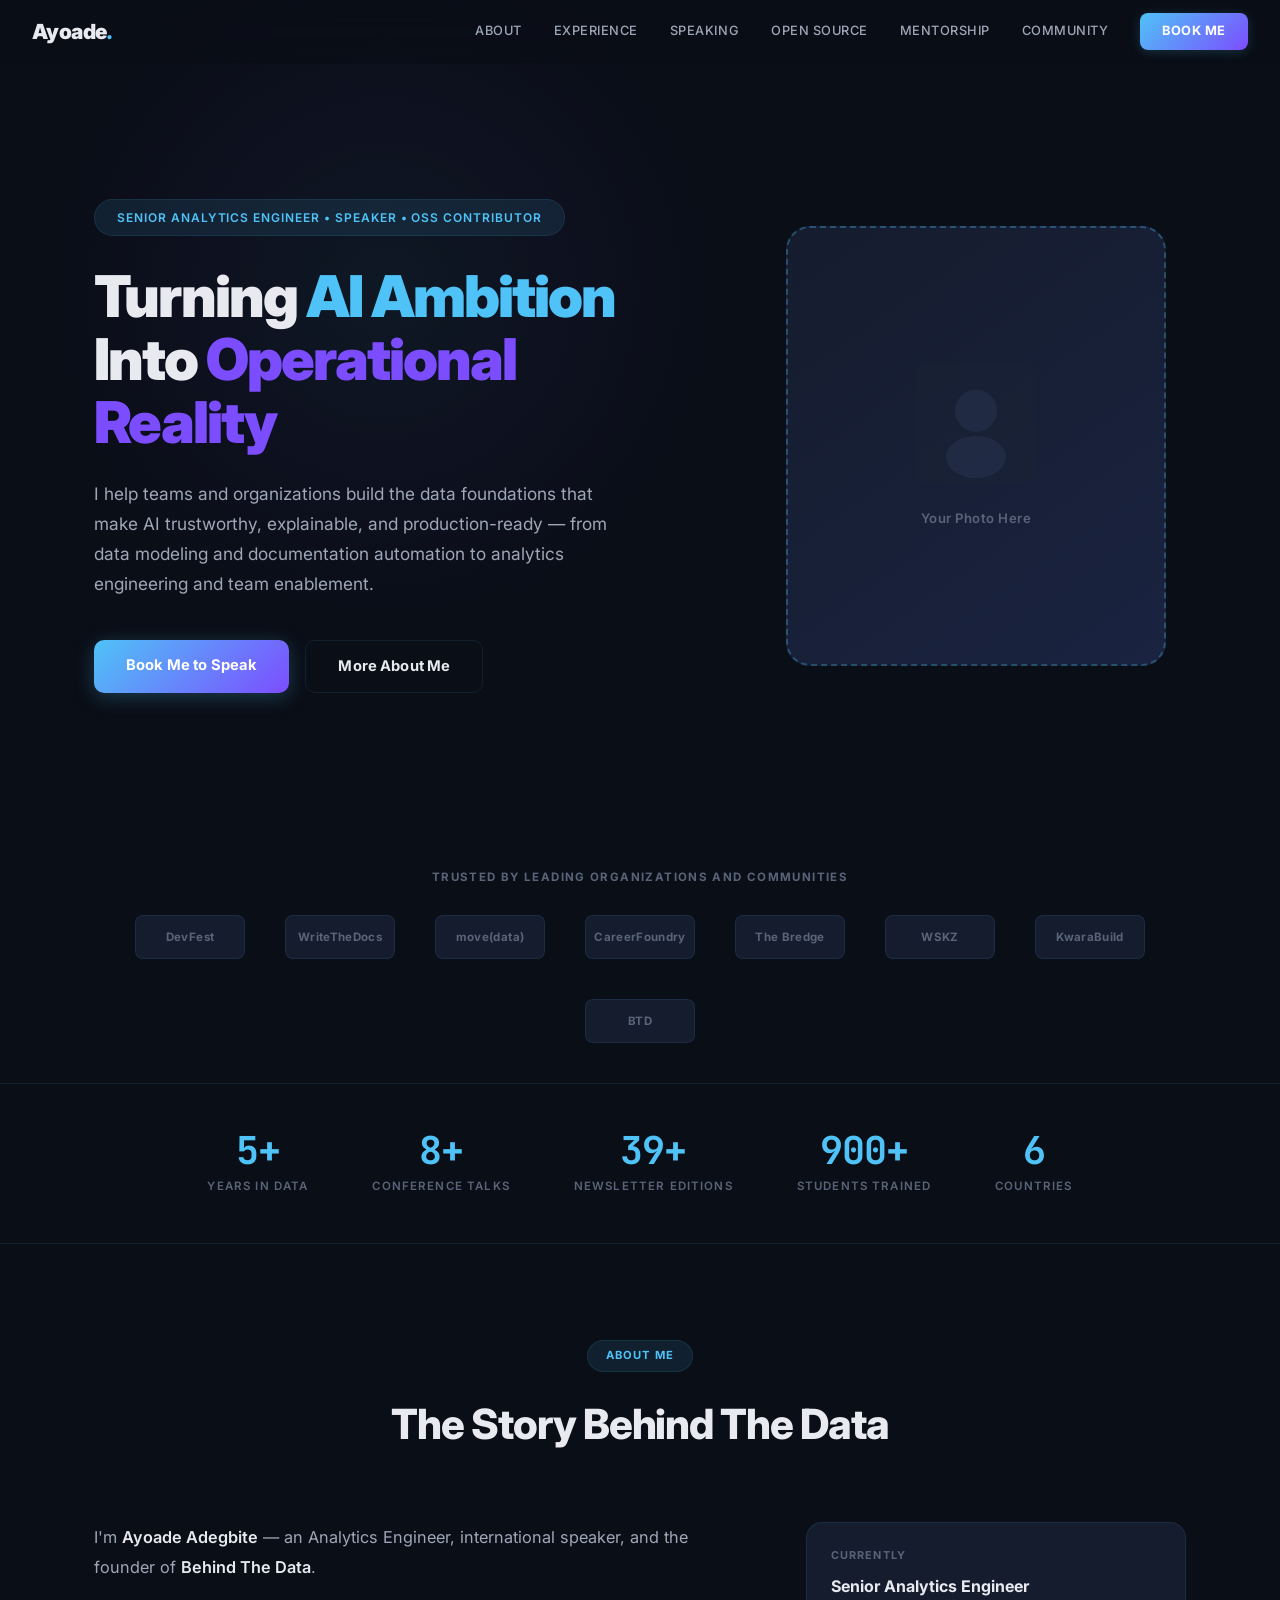
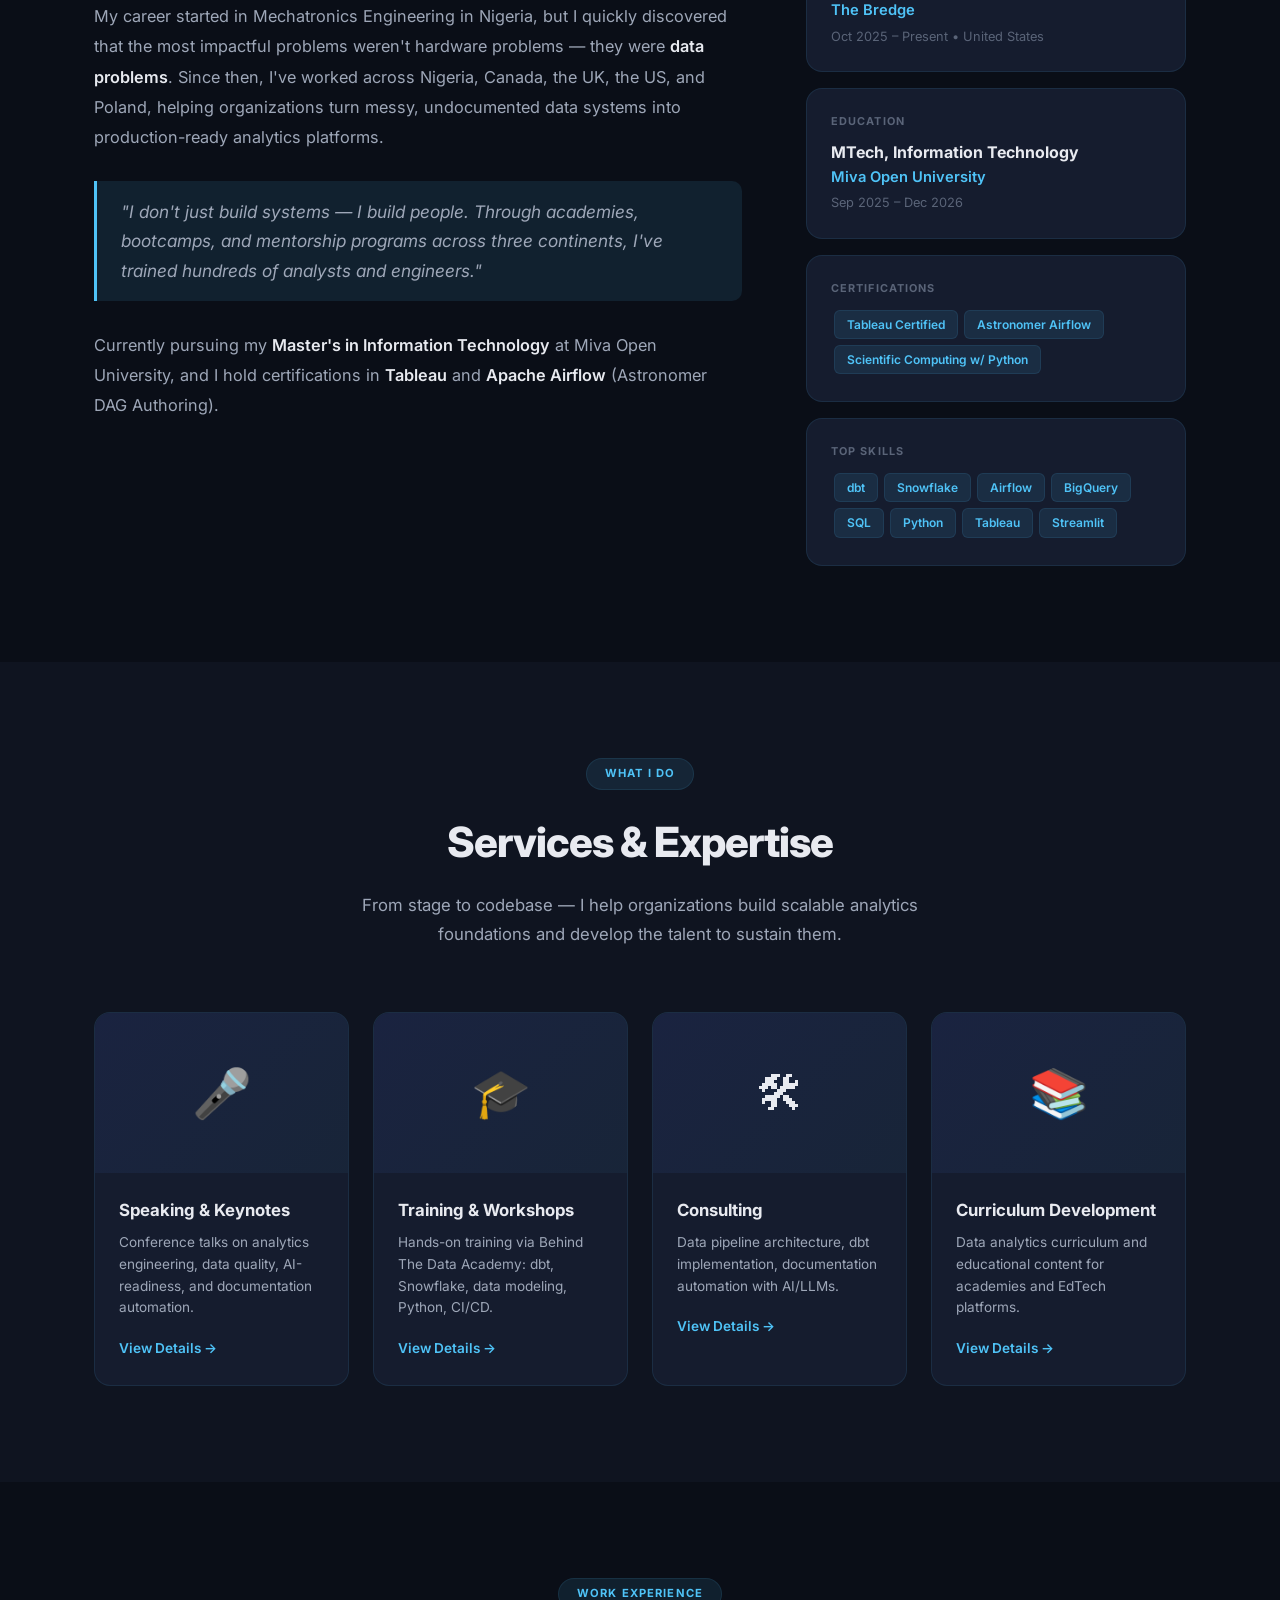
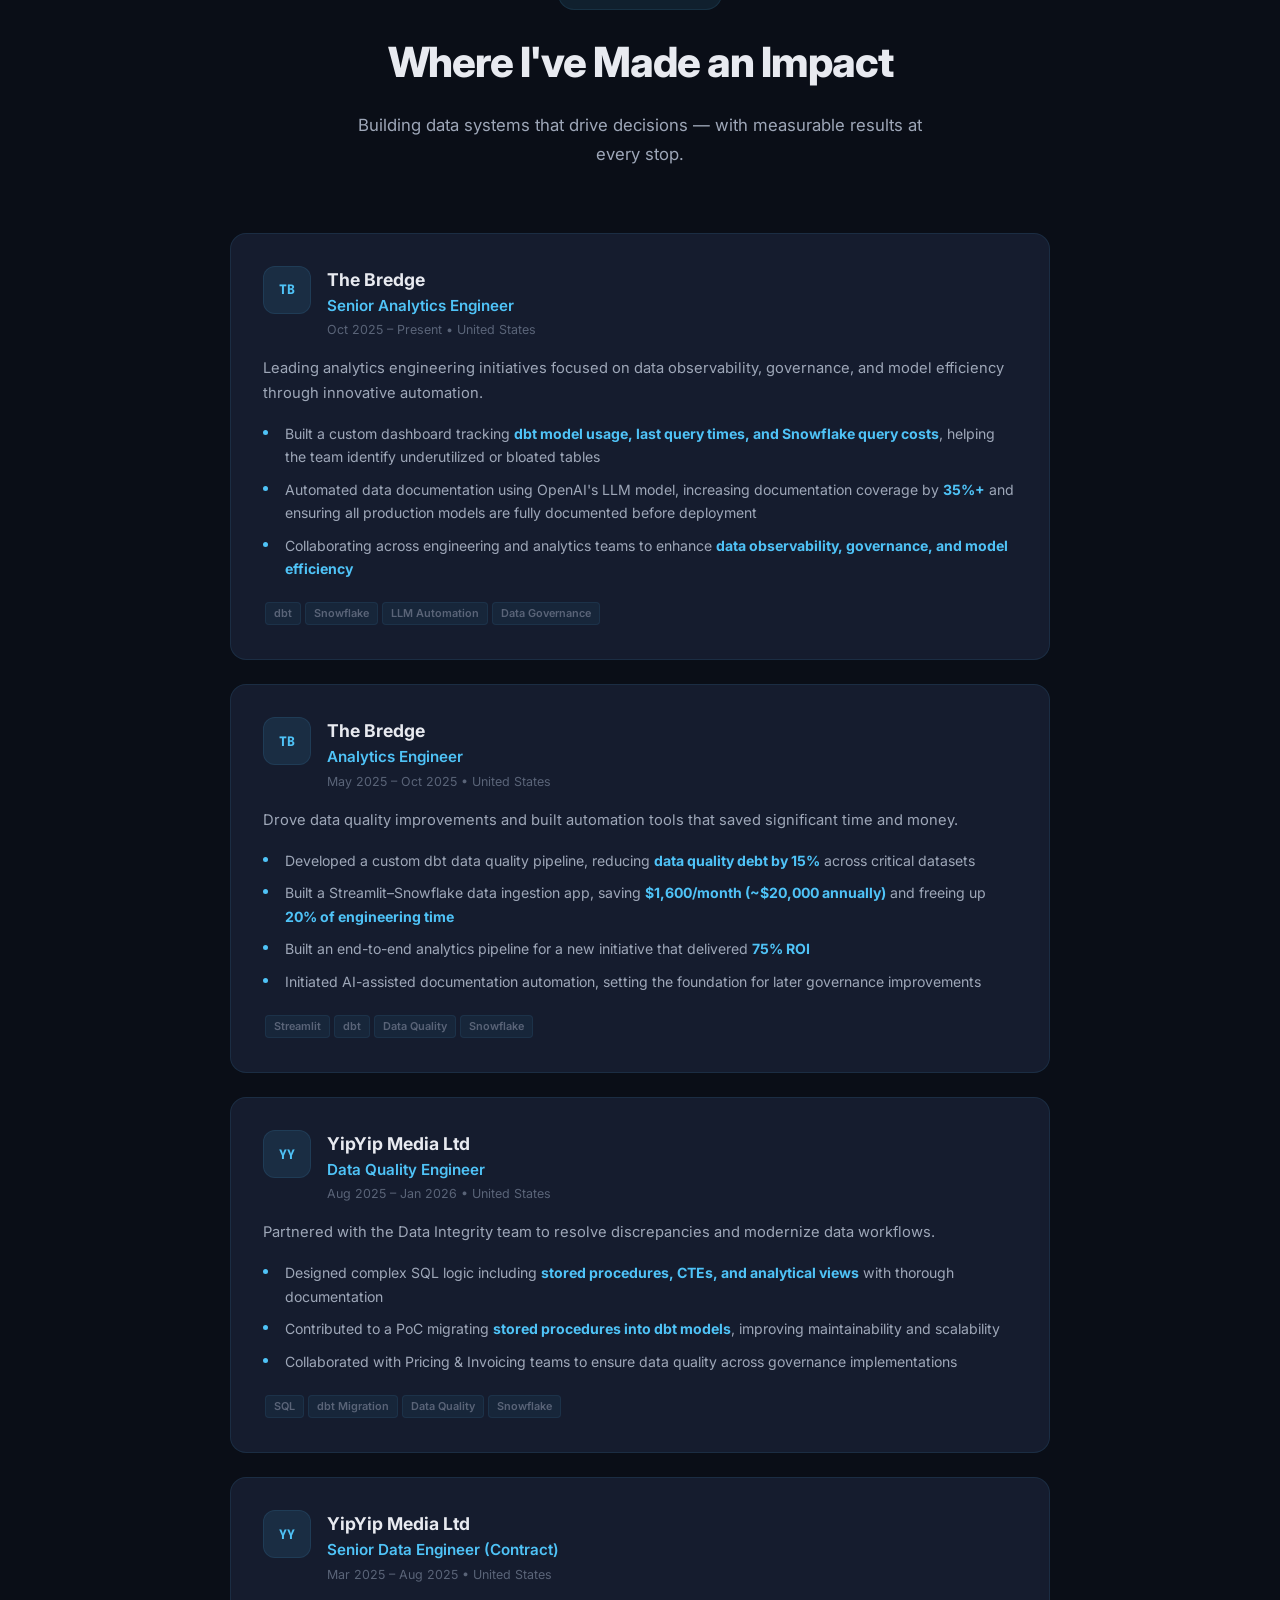
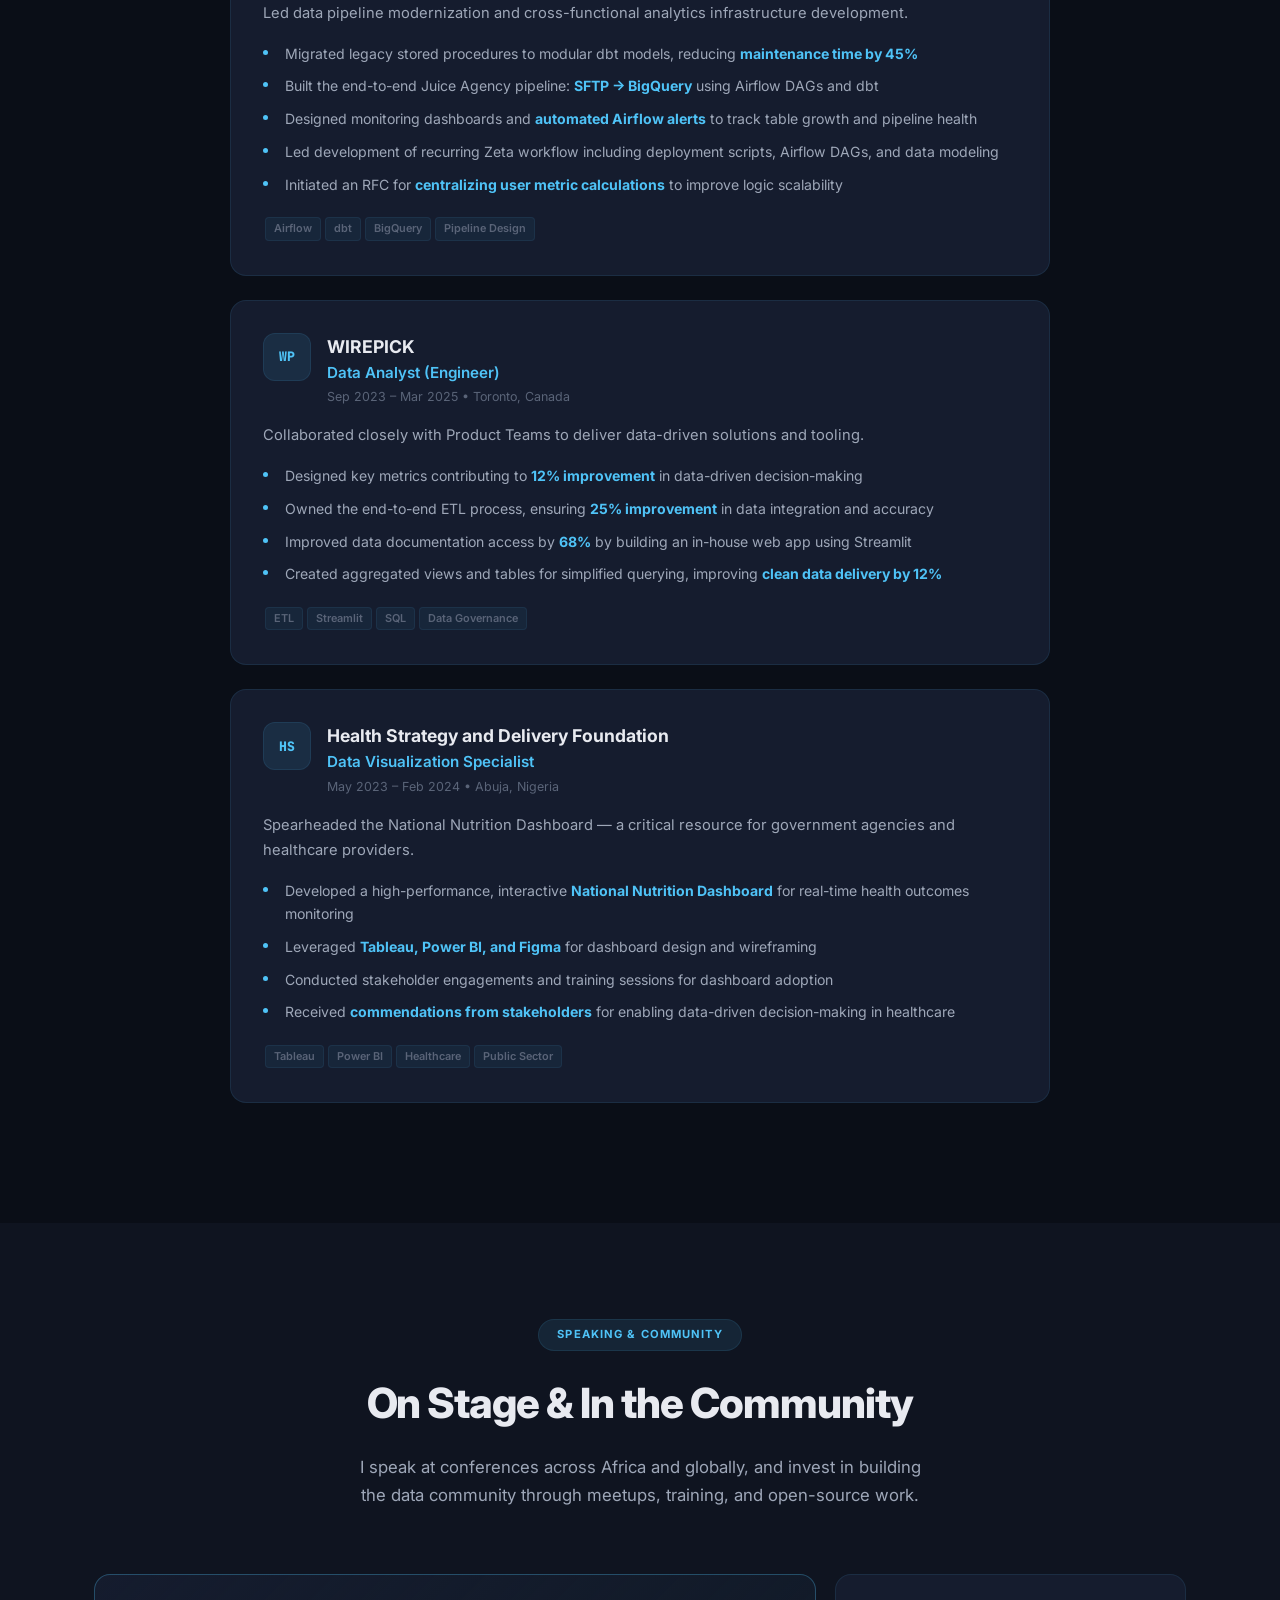
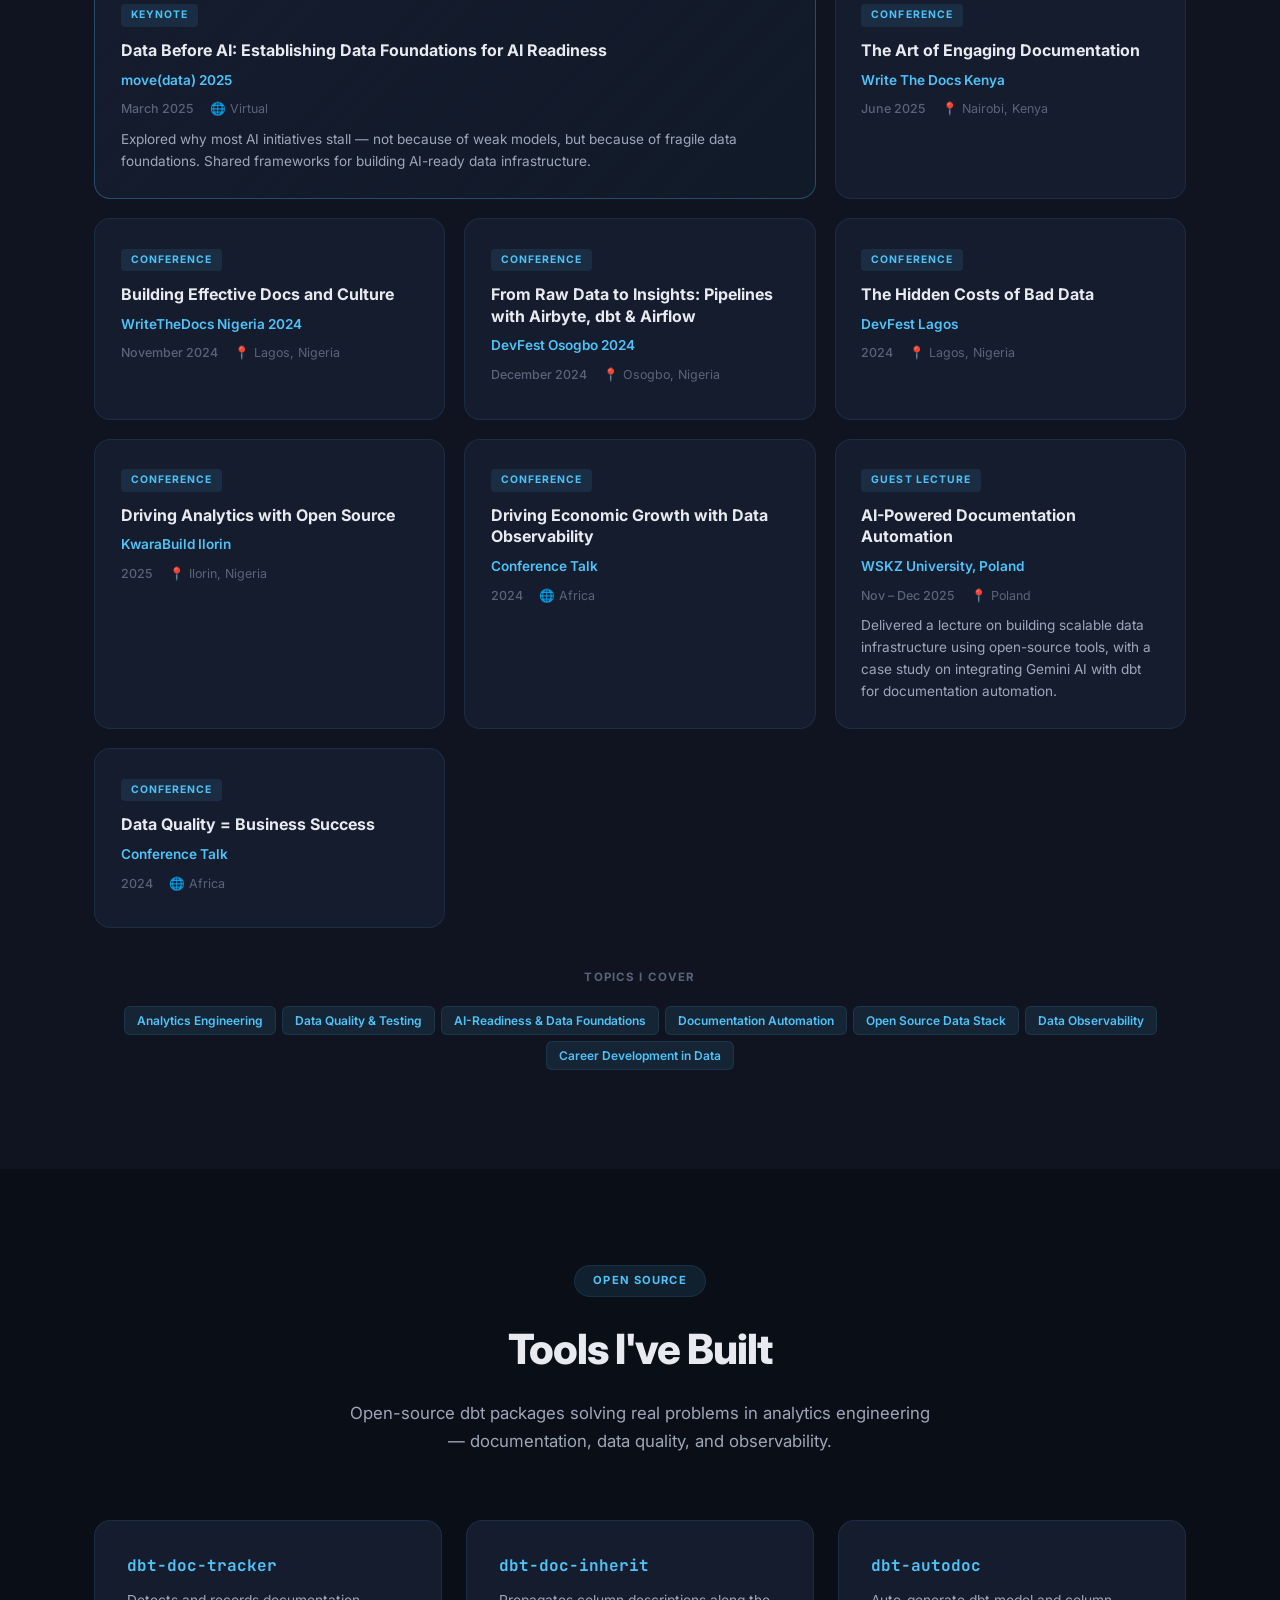
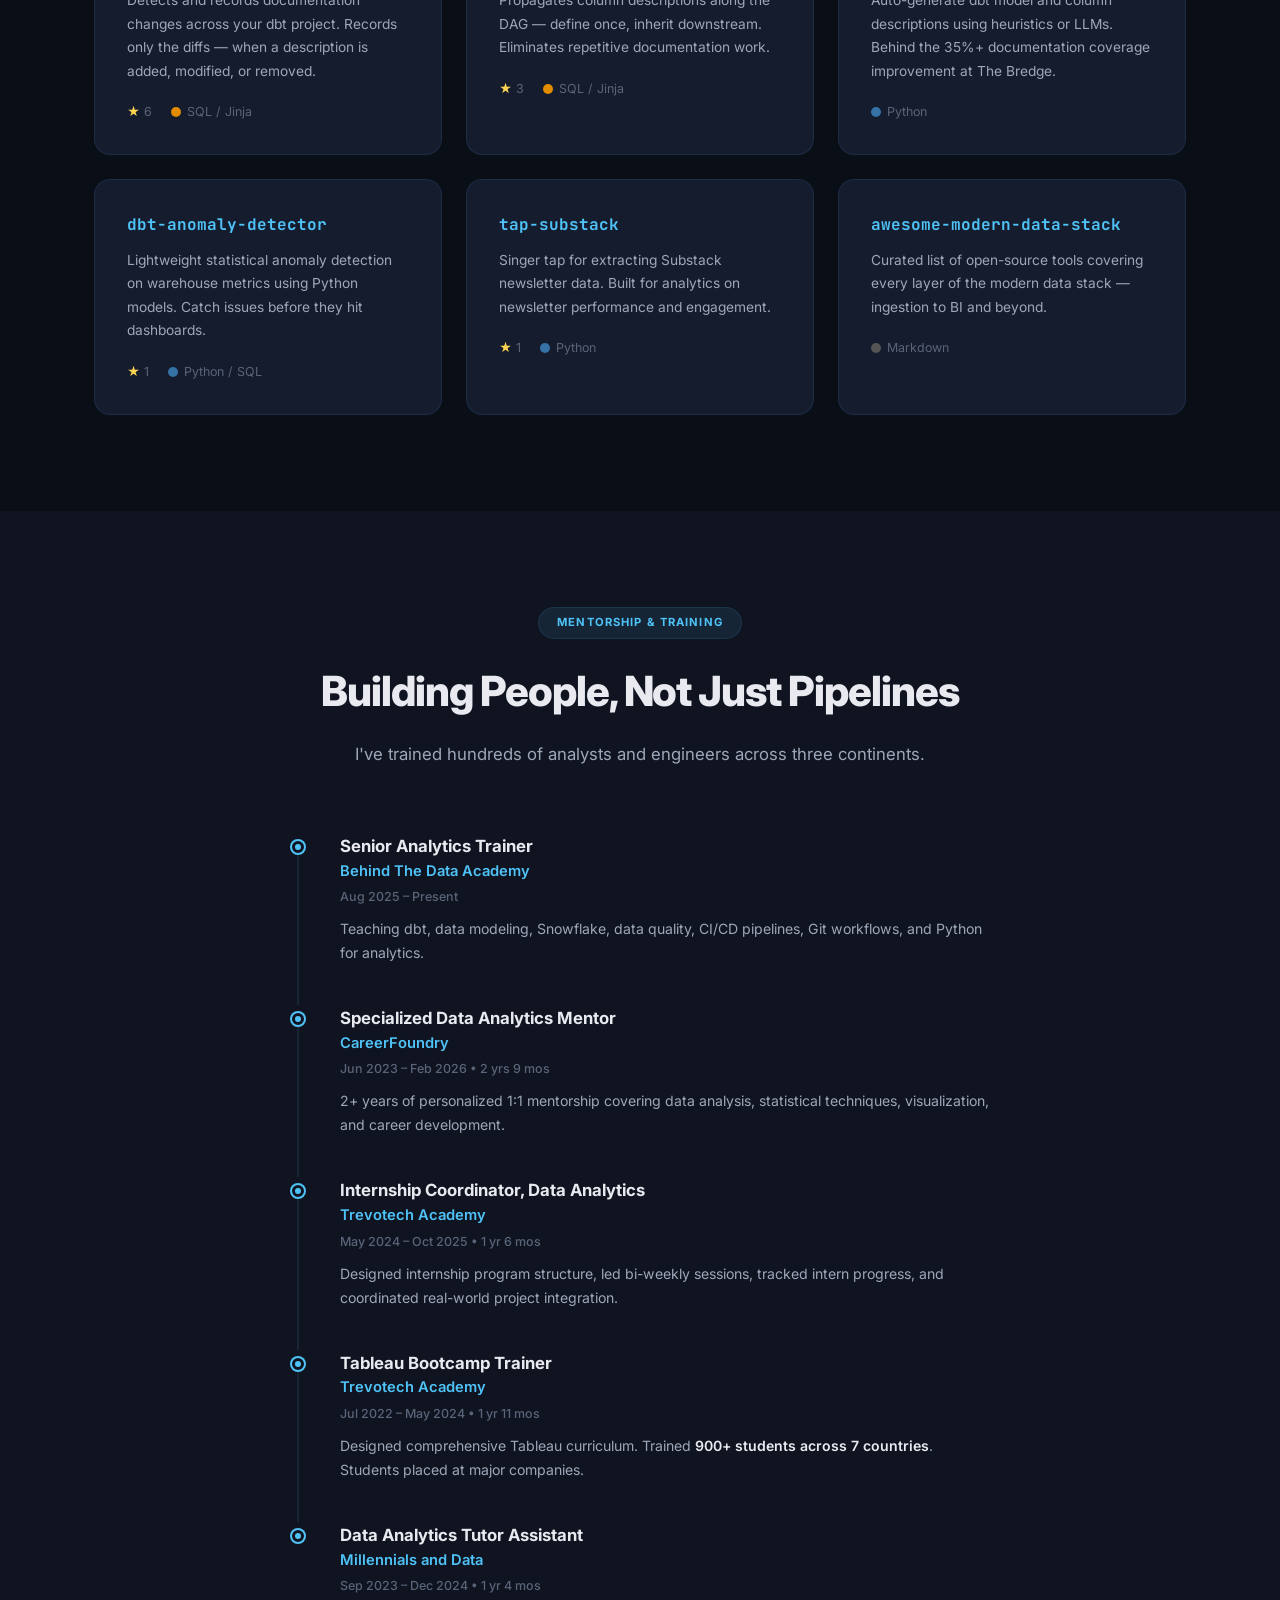
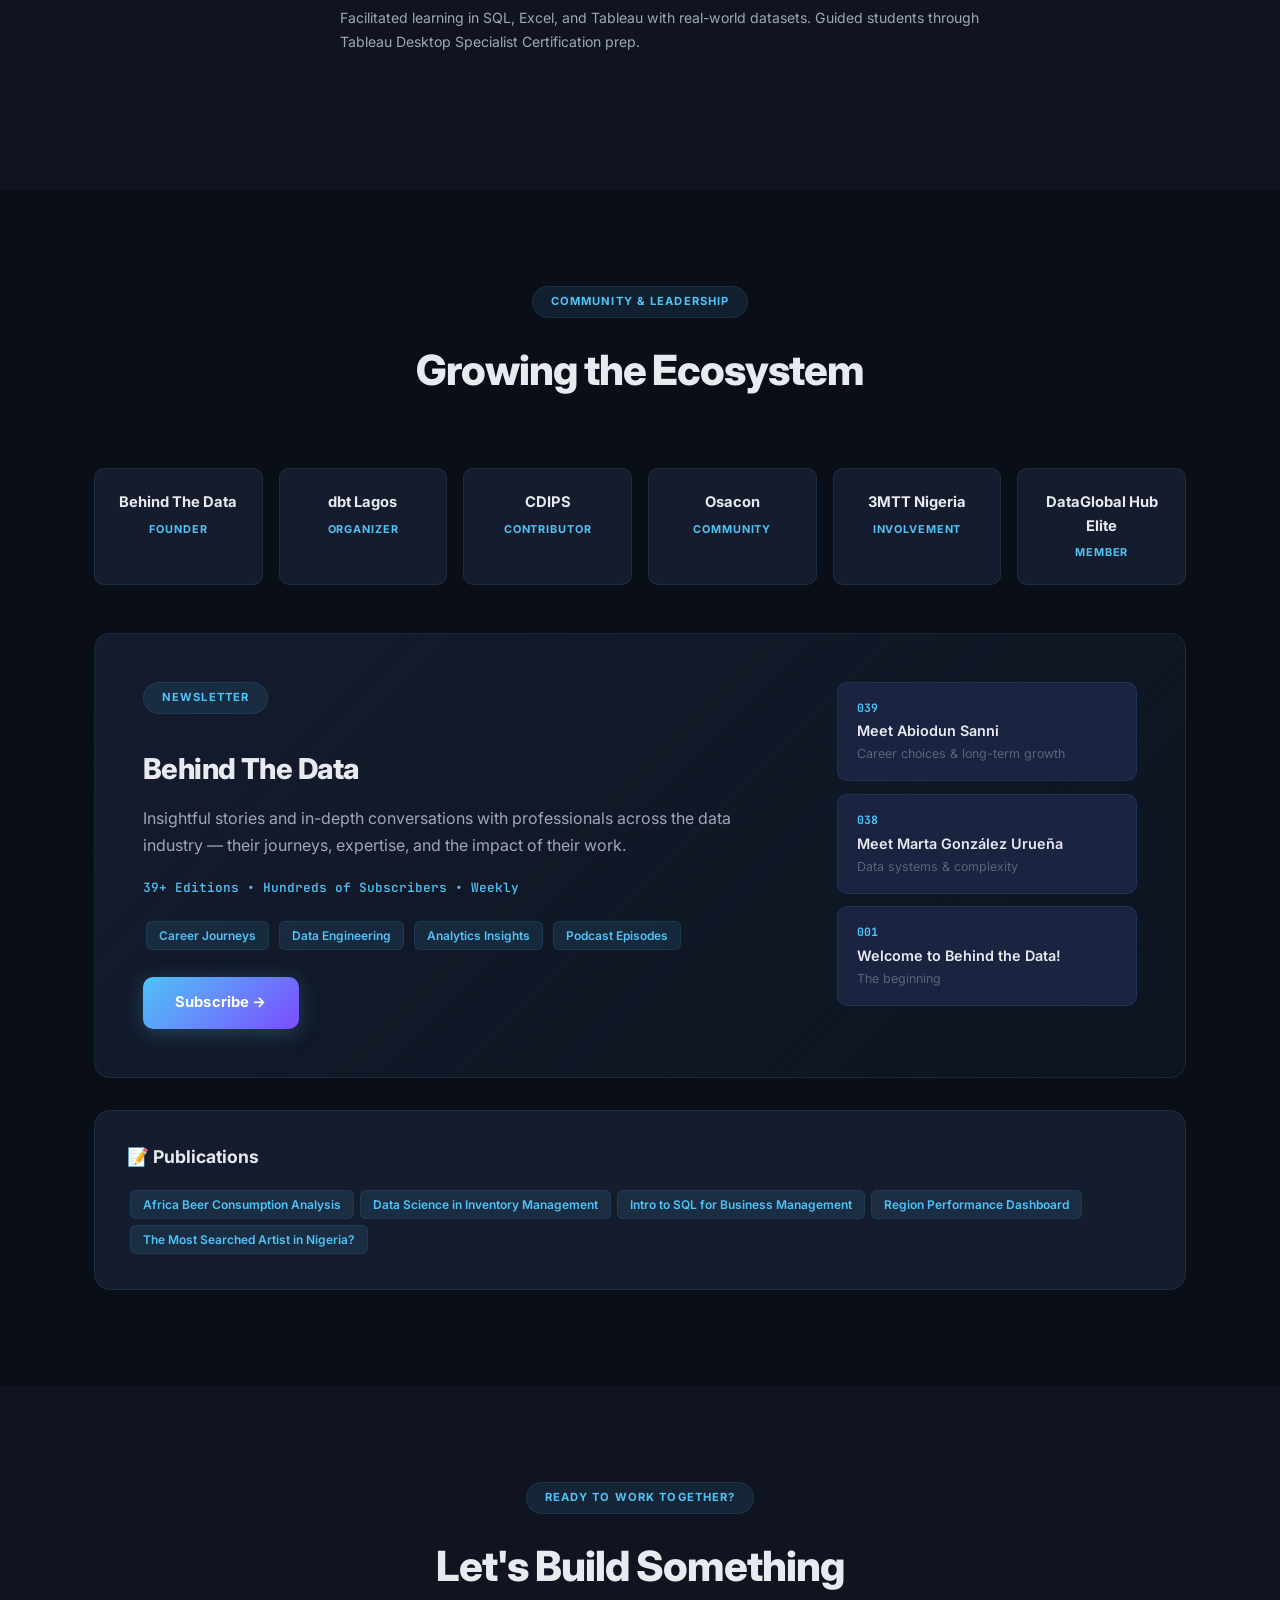
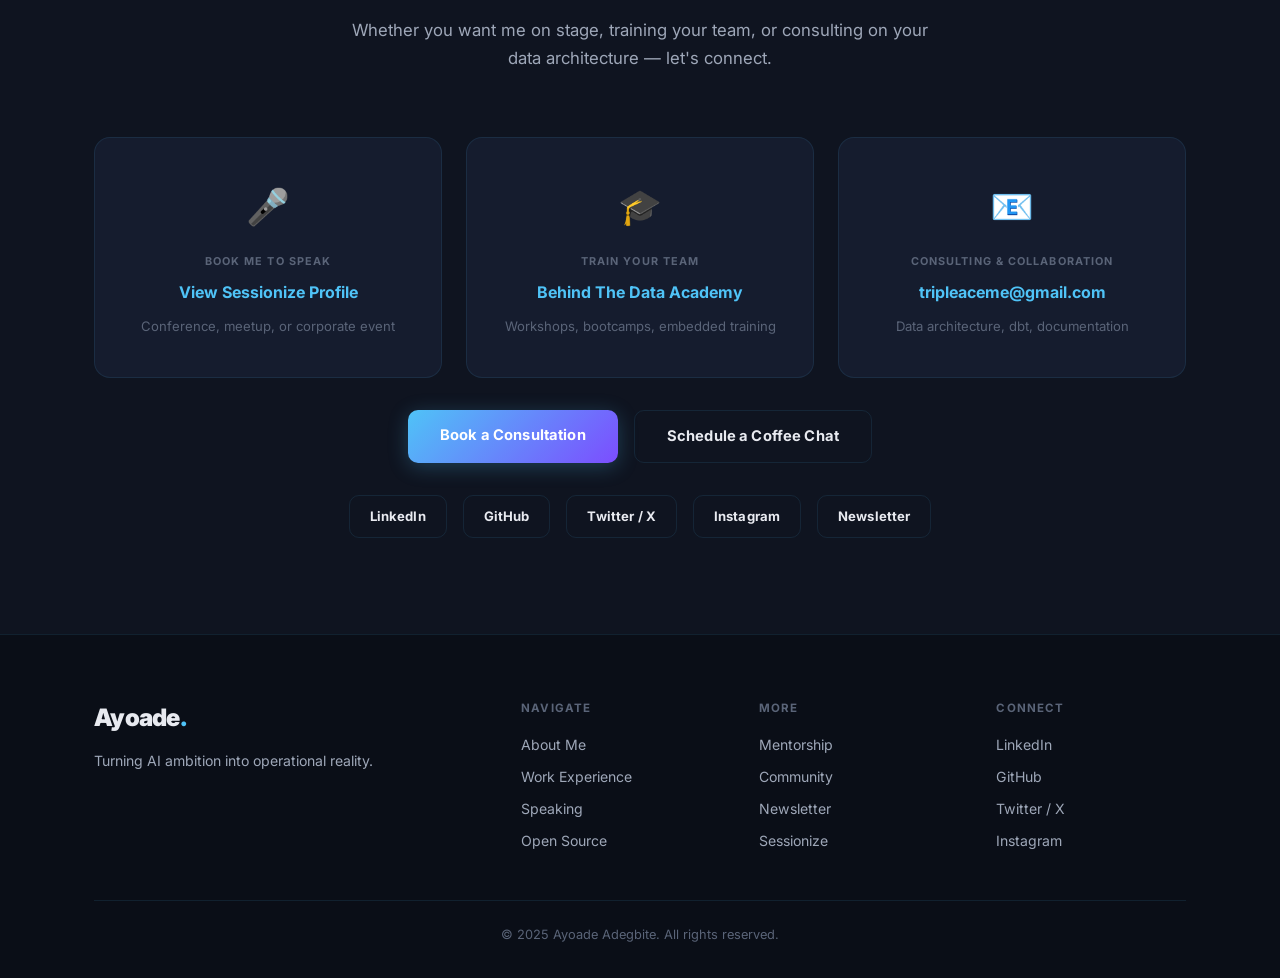
==== static/index-v2.html @ 89e89bab "Add v2 portfolio inspired by omotolaomotayo.com Key changes from v1: - Split hero layout with photo " ====
<!DOCTYPE html>
<html lang="en">
<head>
    <meta charset="UTF-8">
    <meta name="viewport" content="width=device-width, initial-scale=1.0">
    <title>Ayoade Adegbite | Analytics Engineer & Speaker</title>
    <meta name="description" content="Ayoade Adegbite — Senior Analytics Engineer, international speaker, open-source contributor, and founder of Behind The Data.">
    <link rel="preconnect" href="https://fonts.googleapis.com">
    <link rel="preconnect" href="https://fonts.gstatic.com" crossorigin>
    <link href="https://fonts.googleapis.com/css2?family=Inter:wght@300;400;500;600;700;800;900&family=JetBrains+Mono:wght@400;500;700&display=swap" rel="stylesheet">
    <link rel="stylesheet" href="style-v2.css">
</head>
<body>

<!-- ===================== NAVBAR ===================== -->
<nav class="navbar" id="navbar">
    <a href="#" class="nav-logo">Ayoade<span>.</span></a>
    <button class="nav-toggle" id="navToggle" aria-label="Toggle menu">
        <span></span><span></span><span></span>
    </button>
    <div class="nav-links" id="navLinks">
        <a href="#about">About</a>
        <a href="#experience">Experience</a>
        <a href="#speaking">Speaking</a>
        <a href="#opensource">Open Source</a>
        <a href="#mentorship">Mentorship</a>
        <a href="#community">Community</a>
        <a href="#contact" class="nav-cta">Book Me</a>
    </div>
</nav>

<!-- ===================== HERO (Split Layout) ===================== -->
<section class="hero" id="hero">
    <div class="hero-glow"></div>
    <div class="container">
        <div class="hero-split">
            <div class="hero-content">
                <div class="hero-badge">Senior Analytics Engineer &bull; Speaker &bull; OSS Contributor</div>
                <h1 class="hero-title">
                    Turning <span class="accent">AI Ambition</span> Into
                    <span class="accent-purple">Operational Reality</span>
                </h1>
                <p class="hero-subtitle">
                    I help teams and organizations build the data foundations that make AI
                    trustworthy, explainable, and production-ready &mdash; from data modeling
                    and documentation automation to analytics engineering and team enablement.
                </p>
                <div class="hero-buttons">
                    <a href="#contact" class="btn btn-primary">Book Me to Speak</a>
                    <a href="#about" class="btn btn-outline">More About Me</a>
                </div>
            </div>
            <div class="hero-image">
                <!-- PLACEHOLDER: Replace src with your professional headshot -->
                <div class="hero-photo-placeholder">
                    <svg viewBox="0 0 200 200" fill="none" xmlns="http://www.w3.org/2000/svg">
                        <rect width="200" height="200" rx="20" fill="#1A2235"/>
                        <circle cx="100" cy="78" r="35" fill="#2A3550"/>
                        <ellipse cx="100" cy="155" rx="50" ry="35" fill="#2A3550"/>
                    </svg>
                    <span class="photo-label">Your Photo Here</span>
                </div>
                <!-- When ready, replace placeholder with:
                <img src="your-photo.jpg" alt="Ayoade Adegbite" class="hero-photo"> -->
            </div>
        </div>
    </div>
</section>

<!-- ===================== TRUSTED BY (Logo Bar) ===================== -->
<section class="trusted-section">
    <div class="container">
        <p class="trusted-label">Trusted by Leading Organizations and Communities</p>
        <div class="logo-carousel">
            <!-- PLACEHOLDER LOGOS: Replace with real org logos -->
            <div class="org-logo" title="DevFest">
                <div class="org-logo-placeholder">DevFest</div>
            </div>
            <div class="org-logo" title="WriteTheDocs">
                <div class="org-logo-placeholder">WriteTheDocs</div>
            </div>
            <div class="org-logo" title="move(data)">
                <div class="org-logo-placeholder">move(data)</div>
            </div>
            <div class="org-logo" title="CareerFoundry">
                <div class="org-logo-placeholder">CareerFoundry</div>
            </div>
            <div class="org-logo" title="The Bredge">
                <div class="org-logo-placeholder">The Bredge</div>
            </div>
            <div class="org-logo" title="WSKZ University">
                <div class="org-logo-placeholder">WSKZ</div>
            </div>
            <div class="org-logo" title="KwaraBuild">
                <div class="org-logo-placeholder">KwaraBuild</div>
            </div>
            <div class="org-logo" title="Behind The Data">
                <div class="org-logo-placeholder">BTD</div>
            </div>
        </div>
    </div>
</section>

<!-- ===================== STATS ===================== -->
<section class="stats-bar">
    <div class="container">
        <div class="stats-grid">
            <div class="stat">
                <div class="stat-number">5+</div>
                <div class="stat-label">Years in Data</div>
            </div>
            <div class="stat">
                <div class="stat-number">8+</div>
                <div class="stat-label">Conference Talks</div>
            </div>
            <div class="stat">
                <div class="stat-number">39+</div>
                <div class="stat-label">Newsletter Editions</div>
            </div>
            <div class="stat">
                <div class="stat-number">900+</div>
                <div class="stat-label">Students Trained</div>
            </div>
            <div class="stat">
                <div class="stat-number">6</div>
                <div class="stat-label">Countries</div>
            </div>
        </div>
    </div>
</section>

<!-- ===================== ABOUT ===================== -->
<section class="section" id="about">
    <div class="container">
        <div class="section-header">
            <span class="section-badge">About Me</span>
            <h2 class="section-title">The Story Behind The Data</h2>
        </div>
        <div class="about-grid">
            <div class="about-text">
                <p>I'm <strong>Ayoade Adegbite</strong> &mdash; an Analytics Engineer, international speaker,
                and the founder of <strong>Behind The Data</strong>.</p>

                <p>My career started in Mechatronics Engineering in Nigeria, but I quickly discovered
                that the most impactful problems weren't hardware problems &mdash; they were
                <strong>data problems</strong>. Since then, I've worked across Nigeria, Canada, the UK,
                the US, and Poland, helping organizations turn messy, undocumented data systems into
                production-ready analytics platforms.</p>

                <blockquote class="about-quote">
                    "I don't just build systems &mdash; I build people. Through academies, bootcamps,
                    and mentorship programs across three continents, I've trained hundreds of analysts
                    and engineers."
                </blockquote>

                <p>Currently pursuing my <strong>Master's in Information Technology</strong> at
                Miva Open University, and I hold certifications in <strong>Tableau</strong> and
                <strong>Apache Airflow</strong> (Astronomer DAG Authoring).</p>
            </div>
            <div class="about-sidebar">
                <div class="info-card">
                    <div class="info-card-label">Currently</div>
                    <div class="info-card-title">Senior Analytics Engineer</div>
                    <div class="info-card-org">The Bredge</div>
                    <div class="info-card-meta">Oct 2025 &ndash; Present &bull; United States</div>
                </div>
                <div class="info-card">
                    <div class="info-card-label">Education</div>
                    <div class="info-card-title">MTech, Information Technology</div>
                    <div class="info-card-org">Miva Open University</div>
                    <div class="info-card-meta">Sep 2025 &ndash; Dec 2026</div>
                </div>
                <div class="info-card">
                    <div class="info-card-label">Certifications</div>
                    <div class="info-card-tags">
                        <span class="tag">Tableau Certified</span>
                        <span class="tag">Astronomer Airflow</span>
                        <span class="tag">Scientific Computing w/ Python</span>
                    </div>
                </div>
                <div class="info-card">
                    <div class="info-card-label">Top Skills</div>
                    <div class="info-card-tags">
                        <span class="tag">dbt</span>
                        <span class="tag">Snowflake</span>
                        <span class="tag">Airflow</span>
                        <span class="tag">BigQuery</span>
                        <span class="tag">SQL</span>
                        <span class="tag">Python</span>
                        <span class="tag">Tableau</span>
                        <span class="tag">Streamlit</span>
                    </div>
                </div>
            </div>
        </div>
    </div>
</section>

<!-- ===================== SERVICES (Image Cards with Modals) ===================== -->
<section class="section section-alt" id="services">
    <div class="container">
        <div class="section-header">
            <span class="section-badge">What I Do</span>
            <h2 class="section-title">Services & Expertise</h2>
            <p class="section-subtitle">
                From stage to codebase &mdash; I help organizations build scalable analytics
                foundations and develop the talent to sustain them.
            </p>
        </div>
        <div class="services-grid">
            <div class="service-card" data-service="speaking">
                <div class="service-image">
                    <!-- PLACEHOLDER: Replace with speaking photo -->
                    <div class="service-img-placeholder">
                        <span>&#127908;</span>
                    </div>
                </div>
                <div class="service-body">
                    <h3 class="service-title">Speaking & Keynotes</h3>
                    <p class="service-desc">Conference talks on analytics engineering, data quality,
                    AI-readiness, and documentation automation.</p>
                    <button class="service-link" onclick="openModal('speaking')">View Details &rarr;</button>
                </div>
            </div>
            <div class="service-card" data-service="training">
                <div class="service-image">
                    <div class="service-img-placeholder">
                        <span>&#127891;</span>
                    </div>
                </div>
                <div class="service-body">
                    <h3 class="service-title">Training & Workshops</h3>
                    <p class="service-desc">Hands-on training via Behind The Data Academy: dbt,
                    Snowflake, data modeling, Python, CI/CD.</p>
                    <button class="service-link" onclick="openModal('training')">View Details &rarr;</button>
                </div>
            </div>
            <div class="service-card" data-service="consulting">
                <div class="service-image">
                    <div class="service-img-placeholder">
                        <span>&#128736;</span>
                    </div>
                </div>
                <div class="service-body">
                    <h3 class="service-title">Consulting</h3>
                    <p class="service-desc">Data pipeline architecture, dbt implementation,
                    documentation automation with AI/LLMs.</p>
                    <button class="service-link" onclick="openModal('consulting')">View Details &rarr;</button>
                </div>
            </div>
            <div class="service-card" data-service="curriculum">
                <div class="service-image">
                    <div class="service-img-placeholder">
                        <span>&#128218;</span>
                    </div>
                </div>
                <div class="service-body">
                    <h3 class="service-title">Curriculum Development</h3>
                    <p class="service-desc">Data analytics curriculum and educational content for
                    academies and EdTech platforms.</p>
                    <button class="service-link" onclick="openModal('curriculum')">View Details &rarr;</button>
                </div>
            </div>
        </div>
    </div>
</section>

<!-- Service Modals -->
<div class="modal-overlay" id="modalOverlay">
    <div class="modal" id="modalContent">
        <button class="modal-close" onclick="closeModal()">&times;</button>
        <div class="modal-body" id="modalBody"></div>
    </div>
</div>

<!-- ===================== WORK EXPERIENCE ===================== -->
<section class="section" id="experience">
    <div class="container">
        <div class="section-header">
            <span class="section-badge">Work Experience</span>
            <h2 class="section-title">Where I've Made an Impact</h2>
            <p class="section-subtitle">
                Building data systems that drive decisions &mdash; with measurable results at every stop.
            </p>
        </div>
        <div class="experience-list">

            <!-- The Bredge - Senior -->
            <div class="exp-card">
                <div class="exp-header">
                    <div class="exp-logo-placeholder">TB</div>
                    <div class="exp-header-text">
                        <h3 class="exp-company">The Bredge</h3>
                        <div class="exp-role">Senior Analytics Engineer</div>
                        <div class="exp-meta">Oct 2025 &ndash; Present &bull; United States</div>
                    </div>
                </div>
                <p class="exp-summary">Leading analytics engineering initiatives focused on data observability,
                governance, and model efficiency through innovative automation.</p>
                <ul class="exp-achievements">
                    <li>Built a custom dashboard tracking <strong>dbt model usage, last query times, and Snowflake query costs</strong>, helping the team identify underutilized or bloated tables</li>
                    <li>Automated data documentation using OpenAI's LLM model, increasing documentation coverage by <strong>35%+</strong> and ensuring all production models are fully documented before deployment</li>
                    <li>Collaborating across engineering and analytics teams to enhance <strong>data observability, governance, and model efficiency</strong></li>
                </ul>
                <div class="exp-tags">
                    <span class="tag-sm">dbt</span>
                    <span class="tag-sm">Snowflake</span>
                    <span class="tag-sm">LLM Automation</span>
                    <span class="tag-sm">Data Governance</span>
                </div>
            </div>

            <!-- The Bredge - AE -->
            <div class="exp-card">
                <div class="exp-header">
                    <div class="exp-logo-placeholder">TB</div>
                    <div class="exp-header-text">
                        <h3 class="exp-company">The Bredge</h3>
                        <div class="exp-role">Analytics Engineer</div>
                        <div class="exp-meta">May 2025 &ndash; Oct 2025 &bull; United States</div>
                    </div>
                </div>
                <p class="exp-summary">Drove data quality improvements and built automation tools
                that saved significant time and money.</p>
                <ul class="exp-achievements">
                    <li>Developed a custom dbt data quality pipeline, reducing <strong>data quality debt by 15%</strong> across critical datasets</li>
                    <li>Built a Streamlit&ndash;Snowflake data ingestion app, saving <strong>$1,600/month (~$20,000 annually)</strong> and freeing up <strong>20% of engineering time</strong></li>
                    <li>Built an end-to-end analytics pipeline for a new initiative that delivered <strong>75% ROI</strong></li>
                    <li>Initiated AI-assisted documentation automation, setting the foundation for later governance improvements</li>
                </ul>
                <div class="exp-tags">
                    <span class="tag-sm">Streamlit</span>
                    <span class="tag-sm">dbt</span>
                    <span class="tag-sm">Data Quality</span>
                    <span class="tag-sm">Snowflake</span>
                </div>
            </div>

            <!-- YipYip Media - DQE -->
            <div class="exp-card">
                <div class="exp-header">
                    <div class="exp-logo-placeholder">YY</div>
                    <div class="exp-header-text">
                        <h3 class="exp-company">YipYip Media Ltd</h3>
                        <div class="exp-role">Data Quality Engineer</div>
                        <div class="exp-meta">Aug 2025 &ndash; Jan 2026 &bull; United States</div>
                    </div>
                </div>
                <p class="exp-summary">Partnered with the Data Integrity team to resolve discrepancies
                and modernize data workflows.</p>
                <ul class="exp-achievements">
                    <li>Designed complex SQL logic including <strong>stored procedures, CTEs, and analytical views</strong> with thorough documentation</li>
                    <li>Contributed to a PoC migrating <strong>stored procedures into dbt models</strong>, improving maintainability and scalability</li>
                    <li>Collaborated with Pricing & Invoicing teams to ensure data quality across governance implementations</li>
                </ul>
                <div class="exp-tags">
                    <span class="tag-sm">SQL</span>
                    <span class="tag-sm">dbt Migration</span>
                    <span class="tag-sm">Data Quality</span>
                    <span class="tag-sm">Snowflake</span>
                </div>
            </div>

            <!-- YipYip Media - SDE -->
            <div class="exp-card">
                <div class="exp-header">
                    <div class="exp-logo-placeholder">YY</div>
                    <div class="exp-header-text">
                        <h3 class="exp-company">YipYip Media Ltd</h3>
                        <div class="exp-role">Senior Data Engineer (Contract)</div>
                        <div class="exp-meta">Mar 2025 &ndash; Aug 2025 &bull; United States</div>
                    </div>
                </div>
                <p class="exp-summary">Led data pipeline modernization and cross-functional analytics
                infrastructure development.</p>
                <ul class="exp-achievements">
                    <li>Migrated legacy stored procedures to modular dbt models, reducing <strong>maintenance time by 45%</strong></li>
                    <li>Built the end-to-end Juice Agency pipeline: <strong>SFTP &rarr; BigQuery</strong> using Airflow DAGs and dbt</li>
                    <li>Designed monitoring dashboards and <strong>automated Airflow alerts</strong> to track table growth and pipeline health</li>
                    <li>Led development of recurring Zeta workflow including deployment scripts, Airflow DAGs, and data modeling</li>
                    <li>Initiated an RFC for <strong>centralizing user metric calculations</strong> to improve logic scalability</li>
                </ul>
                <div class="exp-tags">
                    <span class="tag-sm">Airflow</span>
                    <span class="tag-sm">dbt</span>
                    <span class="tag-sm">BigQuery</span>
                    <span class="tag-sm">Pipeline Design</span>
                </div>
            </div>

            <!-- Wirepick -->
            <div class="exp-card">
                <div class="exp-header">
                    <div class="exp-logo-placeholder">WP</div>
                    <div class="exp-header-text">
                        <h3 class="exp-company">WIREPICK</h3>
                        <div class="exp-role">Data Analyst (Engineer)</div>
                        <div class="exp-meta">Sep 2023 &ndash; Mar 2025 &bull; Toronto, Canada</div>
                    </div>
                </div>
                <p class="exp-summary">Collaborated closely with Product Teams to deliver data-driven
                solutions and tooling.</p>
                <ul class="exp-achievements">
                    <li>Designed key metrics contributing to <strong>12% improvement</strong> in data-driven decision-making</li>
                    <li>Owned the end-to-end ETL process, ensuring <strong>25% improvement</strong> in data integration and accuracy</li>
                    <li>Improved data documentation access by <strong>68%</strong> by building an in-house web app using Streamlit</li>
                    <li>Created aggregated views and tables for simplified querying, improving <strong>clean data delivery by 12%</strong></li>
                </ul>
                <div class="exp-tags">
                    <span class="tag-sm">ETL</span>
                    <span class="tag-sm">Streamlit</span>
                    <span class="tag-sm">SQL</span>
                    <span class="tag-sm">Data Governance</span>
                </div>
            </div>

            <!-- HSDF -->
            <div class="exp-card">
                <div class="exp-header">
                    <div class="exp-logo-placeholder">HS</div>
                    <div class="exp-header-text">
                        <h3 class="exp-company">Health Strategy and Delivery Foundation</h3>
                        <div class="exp-role">Data Visualization Specialist</div>
                        <div class="exp-meta">May 2023 &ndash; Feb 2024 &bull; Abuja, Nigeria</div>
                    </div>
                </div>
                <p class="exp-summary">Spearheaded the National Nutrition Dashboard &mdash; a critical resource
                for government agencies and healthcare providers.</p>
                <ul class="exp-achievements">
                    <li>Developed a high-performance, interactive <strong>National Nutrition Dashboard</strong> for real-time health outcomes monitoring</li>
                    <li>Leveraged <strong>Tableau, Power BI, and Figma</strong> for dashboard design and wireframing</li>
                    <li>Conducted stakeholder engagements and training sessions for dashboard adoption</li>
                    <li>Received <strong>commendations from stakeholders</strong> for enabling data-driven decision-making in healthcare</li>
                </ul>
                <div class="exp-tags">
                    <span class="tag-sm">Tableau</span>
                    <span class="tag-sm">Power BI</span>
                    <span class="tag-sm">Healthcare</span>
                    <span class="tag-sm">Public Sector</span>
                </div>
            </div>

        </div>
    </div>
</section>

<!-- ===================== SPEAKING & COMMUNITY (Integrated) ===================== -->
<section class="section section-alt" id="speaking">
    <div class="container">
        <div class="section-header">
            <span class="section-badge">Speaking & Community</span>
            <h2 class="section-title">On Stage & In the Community</h2>
            <p class="section-subtitle">
                I speak at conferences across Africa and globally, and invest in building
                the data community through meetups, training, and open-source work.
            </p>
        </div>

        <!-- Speaking engagements as rich cards -->
        <div class="speaking-grid">
            <div class="speaking-card featured">
                <div class="speaking-type">Keynote</div>
                <h3 class="speaking-title">Data Before AI: Establishing Data Foundations for AI Readiness</h3>
                <div class="speaking-event">move(data) 2025</div>
                <div class="speaking-meta">
                    <span class="speaking-date">March 2025</span>
                    <span class="speaking-location">&#127760; Virtual</span>
                </div>
                <p class="speaking-blurb">Explored why most AI initiatives stall &mdash; not because of weak models,
                but because of fragile data foundations. Shared frameworks for building AI-ready data infrastructure.</p>
            </div>
            <div class="speaking-card">
                <div class="speaking-type">Conference</div>
                <h3 class="speaking-title">The Art of Engaging Documentation</h3>
                <div class="speaking-event">Write The Docs Kenya</div>
                <div class="speaking-meta">
                    <span class="speaking-date">June 2025</span>
                    <span class="speaking-location">&#128205; Nairobi, Kenya</span>
                </div>
            </div>
            <div class="speaking-card">
                <div class="speaking-type">Conference</div>
                <h3 class="speaking-title">Building Effective Docs and Culture</h3>
                <div class="speaking-event">WriteTheDocs Nigeria 2024</div>
                <div class="speaking-meta">
                    <span class="speaking-date">November 2024</span>
                    <span class="speaking-location">&#128205; Lagos, Nigeria</span>
                </div>
            </div>
            <div class="speaking-card">
                <div class="speaking-type">Conference</div>
                <h3 class="speaking-title">From Raw Data to Insights: Pipelines with Airbyte, dbt & Airflow</h3>
                <div class="speaking-event">DevFest Osogbo 2024</div>
                <div class="speaking-meta">
                    <span class="speaking-date">December 2024</span>
                    <span class="speaking-location">&#128205; Osogbo, Nigeria</span>
                </div>
            </div>
            <div class="speaking-card">
                <div class="speaking-type">Conference</div>
                <h3 class="speaking-title">The Hidden Costs of Bad Data</h3>
                <div class="speaking-event">DevFest Lagos</div>
                <div class="speaking-meta">
                    <span class="speaking-date">2024</span>
                    <span class="speaking-location">&#128205; Lagos, Nigeria</span>
                </div>
            </div>
            <div class="speaking-card">
                <div class="speaking-type">Conference</div>
                <h3 class="speaking-title">Driving Analytics with Open Source</h3>
                <div class="speaking-event">KwaraBuild Ilorin</div>
                <div class="speaking-meta">
                    <span class="speaking-date">2025</span>
                    <span class="speaking-location">&#128205; Ilorin, Nigeria</span>
                </div>
            </div>
            <div class="speaking-card">
                <div class="speaking-type">Conference</div>
                <h3 class="speaking-title">Driving Economic Growth with Data Observability</h3>
                <div class="speaking-event">Conference Talk</div>
                <div class="speaking-meta">
                    <span class="speaking-date">2024</span>
                    <span class="speaking-location">&#127760; Africa</span>
                </div>
            </div>
            <div class="speaking-card">
                <div class="speaking-type">Guest Lecture</div>
                <h3 class="speaking-title">AI-Powered Documentation Automation</h3>
                <div class="speaking-event">WSKZ University, Poland</div>
                <div class="speaking-meta">
                    <span class="speaking-date">Nov &ndash; Dec 2025</span>
                    <span class="speaking-location">&#128205; Poland</span>
                </div>
                <p class="speaking-blurb">Delivered a lecture on building scalable data infrastructure using
                open-source tools, with a case study on integrating Gemini AI with dbt for documentation automation.</p>
            </div>
            <div class="speaking-card">
                <div class="speaking-type">Conference</div>
                <h3 class="speaking-title">Data Quality = Business Success</h3>
                <div class="speaking-event">Conference Talk</div>
                <div class="speaking-meta">
                    <span class="speaking-date">2024</span>
                    <span class="speaking-location">&#127760; Africa</span>
                </div>
            </div>
        </div>

        <div class="topics-bar">
            <div class="topics-label">Topics I Cover</div>
            <div class="topics-tags">
                <span class="tag">Analytics Engineering</span>
                <span class="tag">Data Quality & Testing</span>
                <span class="tag">AI-Readiness & Data Foundations</span>
                <span class="tag">Documentation Automation</span>
                <span class="tag">Open Source Data Stack</span>
                <span class="tag">Data Observability</span>
                <span class="tag">Career Development in Data</span>
            </div>
        </div>
    </div>
</section>

<!-- ===================== OPEN SOURCE ===================== -->
<section class="section" id="opensource">
    <div class="container">
        <div class="section-header">
            <span class="section-badge">Open Source</span>
            <h2 class="section-title">Tools I've Built</h2>
            <p class="section-subtitle">
                Open-source dbt packages solving real problems in analytics engineering &mdash;
                documentation, data quality, and observability.
            </p>
        </div>
        <div class="repos-grid">
            <a href="https://github.com/tripleaceme/dbt-doc-tracker" target="_blank" class="repo-card">
                <div class="repo-name">dbt-doc-tracker</div>
                <p class="repo-desc">Detects and records documentation changes across your dbt project.
                Records only the diffs &mdash; when a description is added, modified, or removed.</p>
                <div class="repo-meta">
                    <span class="repo-stat"><span class="star">&#9733;</span> 6</span>
                    <span class="repo-lang"><span class="lang-dot sql"></span>SQL / Jinja</span>
                </div>
            </a>
            <a href="https://github.com/tripleaceme/dbt-doc-inherit" target="_blank" class="repo-card">
                <div class="repo-name">dbt-doc-inherit</div>
                <p class="repo-desc">Propagates column descriptions along the DAG &mdash; define once,
                inherit downstream. Eliminates repetitive documentation work.</p>
                <div class="repo-meta">
                    <span class="repo-stat"><span class="star">&#9733;</span> 3</span>
                    <span class="repo-lang"><span class="lang-dot sql"></span>SQL / Jinja</span>
                </div>
            </a>
            <a href="https://github.com/tripleaceme/dbt-autodoc" target="_blank" class="repo-card">
                <div class="repo-name">dbt-autodoc</div>
                <p class="repo-desc">Auto-generate dbt model and column descriptions using heuristics
                or LLMs. Behind the 35%+ documentation coverage improvement at The Bredge.</p>
                <div class="repo-meta">
                    <span class="repo-lang"><span class="lang-dot py"></span>Python</span>
                </div>
            </a>
            <a href="https://github.com/tripleaceme/dbt-anomaly-detector" target="_blank" class="repo-card">
                <div class="repo-name">dbt-anomaly-detector</div>
                <p class="repo-desc">Lightweight statistical anomaly detection on warehouse metrics
                using Python models. Catch issues before they hit dashboards.</p>
                <div class="repo-meta">
                    <span class="repo-stat"><span class="star">&#9733;</span> 1</span>
                    <span class="repo-lang"><span class="lang-dot py"></span>Python / SQL</span>
                </div>
            </a>
            <a href="https://github.com/tripleaceme/tap-substack" target="_blank" class="repo-card">
                <div class="repo-name">tap-substack</div>
                <p class="repo-desc">Singer tap for extracting Substack newsletter data. Built for
                analytics on newsletter performance and engagement.</p>
                <div class="repo-meta">
                    <span class="repo-stat"><span class="star">&#9733;</span> 1</span>
                    <span class="repo-lang"><span class="lang-dot py"></span>Python</span>
                </div>
            </a>
            <a href="https://github.com/tripleaceme/awesome-modern-data-stack" target="_blank" class="repo-card">
                <div class="repo-name">awesome-modern-data-stack</div>
                <p class="repo-desc">Curated list of open-source tools covering every layer of the modern
                data stack &mdash; ingestion to BI and beyond.</p>
                <div class="repo-meta">
                    <span class="repo-lang"><span class="lang-dot md"></span>Markdown</span>
                </div>
            </a>
        </div>
    </div>
</section>

<!-- ===================== MENTORSHIP ===================== -->
<section class="section section-alt" id="mentorship">
    <div class="container">
        <div class="section-header">
            <span class="section-badge">Mentorship & Training</span>
            <h2 class="section-title">Building People, Not Just Pipelines</h2>
            <p class="section-subtitle">
                I've trained hundreds of analysts and engineers across three continents.
            </p>
        </div>
        <div class="timeline">
            <div class="timeline-item">
                <div class="timeline-dot"></div>
                <div class="timeline-content">
                    <div class="timeline-role">Senior Analytics Trainer</div>
                    <div class="timeline-org">Behind The Data Academy</div>
                    <div class="timeline-date">Aug 2025 &ndash; Present</div>
                    <p class="timeline-desc">Teaching dbt, data modeling, Snowflake, data quality,
                    CI/CD pipelines, Git workflows, and Python for analytics.</p>
                </div>
            </div>
            <div class="timeline-item">
                <div class="timeline-dot"></div>
                <div class="timeline-content">
                    <div class="timeline-role">Specialized Data Analytics Mentor</div>
                    <div class="timeline-org">CareerFoundry</div>
                    <div class="timeline-date">Jun 2023 &ndash; Feb 2026 &bull; 2 yrs 9 mos</div>
                    <p class="timeline-desc">2+ years of personalized 1:1 mentorship covering data analysis,
                    statistical techniques, visualization, and career development.</p>
                </div>
            </div>
            <div class="timeline-item">
                <div class="timeline-dot"></div>
                <div class="timeline-content">
                    <div class="timeline-role">Internship Coordinator, Data Analytics</div>
                    <div class="timeline-org">Trevotech Academy</div>
                    <div class="timeline-date">May 2024 &ndash; Oct 2025 &bull; 1 yr 6 mos</div>
                    <p class="timeline-desc">Designed internship program structure, led bi-weekly sessions,
                    tracked intern progress, and coordinated real-world project integration.</p>
                </div>
            </div>
            <div class="timeline-item">
                <div class="timeline-dot"></div>
                <div class="timeline-content">
                    <div class="timeline-role">Tableau Bootcamp Trainer</div>
                    <div class="timeline-org">Trevotech Academy</div>
                    <div class="timeline-date">Jul 2022 &ndash; May 2024 &bull; 1 yr 11 mos</div>
                    <p class="timeline-desc">Designed comprehensive Tableau curriculum. Trained <strong>900+ students
                    across 7 countries</strong>. Students placed at major companies.</p>
                </div>
            </div>
            <div class="timeline-item">
                <div class="timeline-dot"></div>
                <div class="timeline-content">
                    <div class="timeline-role">Data Analytics Tutor Assistant</div>
                    <div class="timeline-org">Millennials and Data</div>
                    <div class="timeline-date">Sep 2023 &ndash; Dec 2024 &bull; 1 yr 4 mos</div>
                    <p class="timeline-desc">Facilitated learning in SQL, Excel, and Tableau with real-world
                    datasets. Guided students through Tableau Desktop Specialist Certification prep.</p>
                </div>
            </div>
        </div>
    </div>
</section>

<!-- ===================== COMMUNITY ===================== -->
<section class="section" id="community">
    <div class="container">
        <div class="section-header">
            <span class="section-badge">Community & Leadership</span>
            <h2 class="section-title">Growing the Ecosystem</h2>
        </div>
        <div class="community-grid">
            <div class="community-badge">
                <div class="community-name">Behind The Data</div>
                <div class="community-role">Founder</div>
            </div>
            <div class="community-badge">
                <div class="community-name">dbt Lagos</div>
                <div class="community-role">Organizer</div>
            </div>
            <div class="community-badge">
                <div class="community-name">CDIPS</div>
                <div class="community-role">Contributor</div>
            </div>
            <div class="community-badge">
                <div class="community-name">Osacon</div>
                <div class="community-role">Community</div>
            </div>
            <div class="community-badge">
                <div class="community-name">3MTT Nigeria</div>
                <div class="community-role">Involvement</div>
            </div>
            <div class="community-badge">
                <div class="community-name">DataGlobal Hub Elite</div>
                <div class="community-role">Member</div>
            </div>
        </div>

        <!-- Newsletter integrated here -->
        <div class="newsletter-box">
            <div class="newsletter-split">
                <div class="newsletter-content">
                    <span class="section-badge">Newsletter</span>
                    <h3 class="newsletter-title">Behind The Data</h3>
                    <p class="newsletter-desc">
                        Insightful stories and in-depth conversations with professionals across the
                        data industry &mdash; their journeys, expertise, and the impact of their work.
                    </p>
                    <div class="newsletter-stat">39+ Editions &bull; Hundreds of Subscribers &bull; Weekly</div>
                    <div class="newsletter-tags">
                        <span class="tag">Career Journeys</span>
                        <span class="tag">Data Engineering</span>
                        <span class="tag">Analytics Insights</span>
                        <span class="tag">Podcast Episodes</span>
                    </div>
                    <a href="https://behindthedata.substack.com" target="_blank" class="btn btn-primary">
                        Subscribe &rarr;
                    </a>
                </div>
                <div class="newsletter-editions">
                    <div class="edition-card">
                        <div class="edition-number">039</div>
                        <div class="edition-title">Meet Abiodun Sanni</div>
                        <div class="edition-topic">Career choices & long-term growth</div>
                    </div>
                    <div class="edition-card">
                        <div class="edition-number">038</div>
                        <div class="edition-title">Meet Marta Gonz&aacute;lez Urue&ntilde;a</div>
                        <div class="edition-topic">Data systems & complexity</div>
                    </div>
                    <div class="edition-card">
                        <div class="edition-number">001</div>
                        <div class="edition-title">Welcome to Behind the Data!</div>
                        <div class="edition-topic">The beginning</div>
                    </div>
                </div>
            </div>
        </div>

        <!-- Publications -->
        <div class="publications-card">
            <h3 class="pub-title">&#128221; Publications</h3>
            <div class="info-card-tags">
                <span class="tag">Africa Beer Consumption Analysis</span>
                <span class="tag">Data Science in Inventory Management</span>
                <span class="tag">Intro to SQL for Business Management</span>
                <span class="tag">Region Performance Dashboard</span>
                <span class="tag">The Most Searched Artist in Nigeria?</span>
            </div>
        </div>
    </div>
</section>

<!-- ===================== CONTACT (Multi-CTA) ===================== -->
<section class="section section-alt" id="contact">
    <div class="container">
        <div class="section-header">
            <span class="section-badge">Ready to Work Together?</span>
            <h2 class="section-title">Let's Build Something</h2>
            <p class="section-subtitle">
                Whether you want me on stage, training your team, or consulting
                on your data architecture &mdash; let's connect.
            </p>
        </div>
        <div class="contact-grid">
            <a href="https://sessionize.com/ayoade" target="_blank" class="contact-card">
                <div class="contact-icon">&#127908;</div>
                <div class="contact-label">Book Me to Speak</div>
                <div class="contact-value">View Sessionize Profile</div>
                <div class="contact-meta">Conference, meetup, or corporate event</div>
            </a>
            <a href="https://academy.behindthedata.tech" target="_blank" class="contact-card">
                <div class="contact-icon">&#127891;</div>
                <div class="contact-label">Train Your Team</div>
                <div class="contact-value">Behind The Data Academy</div>
                <div class="contact-meta">Workshops, bootcamps, embedded training</div>
            </a>
            <a href="mailto:tripleaceme@gmail.com" class="contact-card">
                <div class="contact-icon">&#128231;</div>
                <div class="contact-label">Consulting & Collaboration</div>
                <div class="contact-value">tripleaceme@gmail.com</div>
                <div class="contact-meta">Data architecture, dbt, documentation</div>
            </a>
        </div>

        <!-- Extra CTA row like Omotola's site -->
        <div class="cta-row">
            <a href="https://sessionize.com/ayoade" target="_blank" class="btn btn-primary">Book a Consultation</a>
            <a href="mailto:tripleaceme@gmail.com" class="btn btn-outline">Schedule a Coffee Chat</a>
        </div>

        <div class="social-links">
            <a href="https://www.linkedin.com/in/tripleaceme" target="_blank" class="btn btn-outline btn-sm">LinkedIn</a>
            <a href="https://github.com/tripleaceme" target="_blank" class="btn btn-outline btn-sm">GitHub</a>
            <a href="https://twitter.com/abel_analytics" target="_blank" class="btn btn-outline btn-sm">Twitter / X</a>
            <a href="https://instagram.com/abel_analytics" target="_blank" class="btn btn-outline btn-sm">Instagram</a>
            <a href="https://behindthedata.substack.com" target="_blank" class="btn btn-outline btn-sm">Newsletter</a>
        </div>
    </div>
</section>

<!-- ===================== FOOTER ===================== -->
<footer class="footer">
    <div class="container">
        <div class="footer-grid">
            <div class="footer-col">
                <a href="#" class="nav-logo footer-logo">Ayoade<span>.</span></a>
                <p class="footer-tagline">Turning AI ambition into operational reality.</p>
            </div>
            <div class="footer-col">
                <div class="footer-col-title">Navigate</div>
                <div class="footer-nav">
                    <a href="#about">About Me</a>
                    <a href="#experience">Work Experience</a>
                    <a href="#speaking">Speaking</a>
                    <a href="#opensource">Open Source</a>
                </div>
            </div>
            <div class="footer-col">
                <div class="footer-col-title">More</div>
                <div class="footer-nav">
                    <a href="#mentorship">Mentorship</a>
                    <a href="#community">Community</a>
                    <a href="https://behindthedata.substack.com" target="_blank">Newsletter</a>
                    <a href="https://sessionize.com/ayoade" target="_blank">Sessionize</a>
                </div>
            </div>
            <div class="footer-col">
                <div class="footer-col-title">Connect</div>
                <div class="footer-nav">
                    <a href="https://www.linkedin.com/in/tripleaceme" target="_blank">LinkedIn</a>
                    <a href="https://github.com/tripleaceme" target="_blank">GitHub</a>
                    <a href="https://twitter.com/abel_analytics" target="_blank">Twitter / X</a>
                    <a href="https://instagram.com/abel_analytics" target="_blank">Instagram</a>
                </div>
            </div>
        </div>
        <div class="footer-bottom">
            &copy; 2025 Ayoade Adegbite. All rights reserved.
        </div>
    </div>
</footer>

<script>
// ---- Navbar scroll ----
const navbar = document.getElementById('navbar');
window.addEventListener('scroll', () => {
    navbar.classList.toggle('scrolled', window.scrollY > 50);
});

// ---- Mobile toggle ----
const toggle = document.getElementById('navToggle');
const links = document.getElementById('navLinks');
toggle.addEventListener('click', () => {
    links.classList.toggle('open');
    toggle.classList.toggle('active');
});
links.querySelectorAll('a').forEach(a => {
    a.addEventListener('click', () => {
        links.classList.remove('open');
        toggle.classList.remove('active');
    });
});

// ---- Smooth scroll ----
document.querySelectorAll('a[href^="#"]').forEach(anchor => {
    anchor.addEventListener('click', function (e) {
        e.preventDefault();
        const target = document.querySelector(this.getAttribute('href'));
        if (target) {
            const top = target.getBoundingClientRect().top + window.pageYOffset - 80;
            window.scrollTo({ top, behavior: 'smooth' });
        }
    });
});

// ---- Service modals ----
const modalData = {
    speaking: {
        title: 'Speaking & Keynotes',
        icon: '&#127908;',
        details: [
            'Conference talks, keynotes, and panel discussions',
            'Topics: analytics engineering, data quality, AI-readiness, documentation automation',
            'Real-world case studies with actionable takeaways',
            'Available for virtual, in-person, and hybrid events',
            'Past stages: DevFest, WriteTheDocs, move(data), KwaraBuild, WSKZ University',
        ],
        cta: { text: 'Book Me on Sessionize', url: 'https://sessionize.com/ayoade' }
    },
    training: {
        title: 'Training & Workshops',
        icon: '&#127891;',
        details: [
            'Delivered through Behind The Data Academy',
            'dbt, Snowflake, data modeling, data quality & testing',
            'CI/CD pipelines for analytics, Git-based workflows',
            'Python for data analysis, transformation, and automation',
            'Formats: multi-week bootcamps, intensive workshops, embedded team training',
            '900+ students trained across 7 countries',
        ],
        cta: { text: 'Visit Academy', url: 'https://academy.behindthedata.tech' }
    },
    consulting: {
        title: 'Consulting',
        icon: '&#128736;',
        details: [
            'Data pipeline architecture and modernization',
            'dbt implementation and migration from legacy SQL/stored procedures',
            'Documentation automation with AI/LLMs (35%+ coverage improvement)',
            'Data governance and observability frameworks',
            'Team capability assessments and hiring guidance',
            'Proven: $20K/yr saved through automation, 45% maintenance reduction',
        ],
        cta: { text: 'Get In Touch', url: 'mailto:tripleaceme@gmail.com' }
    },
    curriculum: {
        title: 'Curriculum Development',
        icon: '&#128218;',
        details: [
            'Data analytics curriculum for academies and EdTech platforms',
            'Big Data & Business Intelligence modules',
            'Data Strategy for AI Project Implementation',
            'Machine Learning Engineering course design',
            'Past clients: Bright Next Academy, CareerFoundry, Trevotech Academy',
            'Tools: PowerPoint, Figma, interactive learning design',
        ],
        cta: { text: 'Discuss a Project', url: 'mailto:tripleaceme@gmail.com' }
    }
};

function openModal(service) {
    const data = modalData[service];
    const overlay = document.getElementById('modalOverlay');
    const body = document.getElementById('modalBody');
    body.innerHTML = `
        <div class="modal-icon">${data.icon}</div>
        <h3 class="modal-title">${data.title}</h3>
        <ul class="modal-list">
            ${data.details.map(d => `<li>${d}</li>`).join('')}
        </ul>
        <a href="${data.cta.url}" target="_blank" class="btn btn-primary modal-cta">${data.cta.text}</a>
    `;
    overlay.classList.add('active');
    document.body.style.overflow = 'hidden';
}

function closeModal() {
    document.getElementById('modalOverlay').classList.remove('active');
    document.body.style.overflow = '';
}

document.getElementById('modalOverlay').addEventListener('click', function(e) {
    if (e.target === this) closeModal();
});
document.addEventListener('keydown', function(e) {
    if (e.key === 'Escape') closeModal();
});

// ---- Intersection Observer ----
const observer = new IntersectionObserver((entries) => {
    entries.forEach(entry => {
        if (entry.isIntersecting) entry.target.classList.add('visible');
    });
}, { threshold: 0.08, rootMargin: '0px 0px -40px 0px' });

document.querySelectorAll('.card, .service-card, .repo-card, .timeline-item, .contact-card, .community-badge, .stat, .info-card, .exp-card, .speaking-card, .edition-card').forEach(el => {
    el.classList.add('fade-in');
    observer.observe(el);
});
</script>
</body>
</html>
---- static/style-v2.css ----
/* ================================================================
   AYOADE ADEGBITE — PORTFOLIO V2
   Inspired by omotolaomotayo.com: split hero, logo bar,
   integrated speaking, work experience with metrics, service modals
   ================================================================ */

/* ---- Reset & Variables ---- */
*, *::before, *::after { margin: 0; padding: 0; box-sizing: border-box; }

:root {
    --bg-primary:      #0A0E17;
    --bg-secondary:    #0F1420;
    --bg-card:         #151C2E;
    --bg-card-hover:   #1A2340;
    --accent:          #4FC3F7;
    --accent-glow:     rgba(79, 195, 247, 0.10);
    --accent-secondary:#7C4DFF;
    --text-primary:    #E8EAF0;
    --text-secondary:  #9EA7B8;
    --text-muted:      #5A6478;
    --border:          rgba(79, 195, 247, 0.10);
    --border-hover:    rgba(79, 195, 247, 0.30);
    --gradient:        linear-gradient(135deg, #4FC3F7, #7C4DFF);
    --radius:          16px;
    --radius-sm:       10px;
    --transition:      0.3s cubic-bezier(0.4, 0, 0.2, 1);
}

html {
    scroll-behavior: smooth;
    -webkit-font-smoothing: antialiased;
    -moz-osx-font-smoothing: grayscale;
}

body {
    font-family: 'Inter', -apple-system, BlinkMacSystemFont, sans-serif;
    background: var(--bg-primary);
    color: var(--text-primary);
    line-height: 1.6;
    overflow-x: hidden;
}

::-webkit-scrollbar { width: 5px; }
::-webkit-scrollbar-track { background: var(--bg-primary); }
::-webkit-scrollbar-thumb { background: var(--accent); border-radius: 4px; }

.container { max-width: 1140px; margin: 0 auto; padding: 0 1.5rem; }
a { color: inherit; text-decoration: none; }
strong { color: var(--text-primary); font-weight: 600; }

/* ---- Animation ---- */
.fade-in { opacity: 0; transform: translateY(24px); transition: opacity 0.6s ease, transform 0.6s ease; }
.fade-in.visible { opacity: 1; transform: translateY(0); }


/* ================================================================
   NAVBAR
   ================================================================ */
.navbar {
    position: fixed; top: 0; left: 0; right: 0; z-index: 1000;
    display: flex; align-items: center; justify-content: space-between;
    height: 64px; padding: 0 2rem;
    background: rgba(10, 14, 23, 0.60);
    backdrop-filter: blur(24px); -webkit-backdrop-filter: blur(24px);
    border-bottom: 1px solid transparent;
    transition: var(--transition);
}
.navbar.scrolled {
    background: rgba(10, 14, 23, 0.92);
    border-bottom-color: var(--border);
    box-shadow: 0 4px 30px rgba(0,0,0,0.3);
}
.nav-logo { font-weight: 900; font-size: 1.3rem; letter-spacing: -0.03em; }
.nav-logo span { color: var(--accent); }

.nav-links { display: flex; gap: 2rem; align-items: center; }
.nav-links a {
    font-size: 0.8rem; font-weight: 500; color: var(--text-secondary);
    letter-spacing: 0.04em; text-transform: uppercase;
    transition: color var(--transition); position: relative;
}
.nav-links a::after {
    content: ''; position: absolute; bottom: -4px; left: 0;
    width: 0; height: 2px; background: var(--accent);
    transition: width var(--transition);
}
.nav-links a:hover { color: var(--text-primary); }
.nav-links a:hover::after { width: 100%; }

.nav-cta {
    background: var(--gradient) !important; color: #fff !important;
    padding: 8px 22px !important; border-radius: 8px;
    font-weight: 700 !important; letter-spacing: 0.03em;
    box-shadow: 0 2px 12px rgba(79,195,247,0.20);
}
.nav-cta::after { display: none !important; }
.nav-cta:hover { transform: translateY(-1px); box-shadow: 0 4px 20px rgba(79,195,247,0.35); }

.nav-toggle {
    display: none; background: none; border: none; cursor: pointer;
    flex-direction: column; gap: 5px; padding: 4px; z-index: 1001;
}
.nav-toggle span {
    display: block; width: 22px; height: 2px; background: var(--text-primary);
    border-radius: 2px; transition: var(--transition);
}
.nav-toggle.active span:nth-child(1) { transform: rotate(45deg) translate(5px, 5px); }
.nav-toggle.active span:nth-child(2) { opacity: 0; }
.nav-toggle.active span:nth-child(3) { transform: rotate(-45deg) translate(5px, -5px); }


/* ================================================================
   HERO — SPLIT LAYOUT
   ================================================================ */
.hero {
    position: relative; padding: 8rem 0 4rem;
    min-height: 92vh; display: flex; align-items: center;
}
.hero-glow {
    position: absolute; top: -60px; left: 30%; transform: translateX(-50%);
    width: 700px; height: 700px; border-radius: 50%;
    background: radial-gradient(circle, rgba(79,195,247,0.06) 0%, rgba(124,77,255,0.03) 40%, transparent 70%);
    pointer-events: none;
}
.hero .container { position: relative; z-index: 1; }

.hero-split {
    display: grid; grid-template-columns: 1fr 420px; gap: 4rem;
    align-items: center;
}

.hero-content {}
.hero-badge {
    display: inline-block; background: var(--accent-glow);
    border: 1px solid var(--border); border-radius: 50px;
    padding: 8px 22px; font-size: 0.75rem; color: var(--accent);
    font-weight: 600; letter-spacing: 0.08em; text-transform: uppercase;
    margin-bottom: 1.8rem;
}
.hero-title {
    font-size: clamp(2.2rem, 4.5vw, 3.6rem); font-weight: 900;
    line-height: 1.1; margin-bottom: 1.5rem; letter-spacing: -0.035em;
}
.accent { color: var(--accent); }
.accent-purple { color: var(--accent-secondary); }

.hero-subtitle {
    font-size: 1.08rem; color: var(--text-secondary);
    margin-bottom: 2.5rem; line-height: 1.75; max-width: 540px;
}
.hero-buttons { display: flex; gap: 1rem; flex-wrap: wrap; }

/* Hero photo / placeholder */
.hero-image { display: flex; justify-content: center; align-items: center; }

.hero-photo-placeholder {
    width: 380px; height: 440px; border-radius: 24px;
    background: linear-gradient(145deg, var(--bg-card) 0%, var(--bg-card-hover) 100%);
    border: 2px dashed var(--border-hover);
    display: flex; flex-direction: column; align-items: center; justify-content: center;
    gap: 1.5rem; position: relative; overflow: hidden;
}
.hero-photo-placeholder svg { width: 120px; height: 120px; opacity: 0.5; }
.photo-label {
    font-size: 0.82rem; color: var(--text-muted); font-weight: 600;
    letter-spacing: 0.04em;
}

.hero-photo {
    width: 380px; height: 440px; object-fit: cover; border-radius: 24px;
    border: 2px solid var(--border);
    box-shadow: 0 20px 60px rgba(0,0,0,0.4);
}


/* ---- Buttons ---- */
.btn {
    display: inline-block; padding: 14px 32px; border-radius: var(--radius-sm);
    font-weight: 700; font-size: 0.92rem; cursor: pointer;
    transition: all var(--transition); border: none; letter-spacing: 0.01em;
    text-align: center;
}
.btn-primary {
    background: var(--gradient); color: #fff;
    box-shadow: 0 4px 20px rgba(79,195,247,0.25);
}
.btn-primary:hover { transform: translateY(-2px); box-shadow: 0 8px 30px rgba(79,195,247,0.35); }
.btn-outline {
    background: transparent; color: var(--text-primary);
    border: 1.5px solid var(--border);
}
.btn-outline:hover { border-color: var(--accent); color: var(--accent); }
.btn-sm { padding: 10px 20px; font-size: 0.82rem; }


/* ================================================================
   TRUSTED BY — LOGO BAR
   ================================================================ */
.trusted-section {
    padding: 2.5rem 0; border-bottom: 1px solid var(--border);
}
.trusted-label {
    text-align: center; font-size: 0.72rem; color: var(--text-muted);
    text-transform: uppercase; letter-spacing: 0.12em; font-weight: 700;
    margin-bottom: 1.8rem;
}
.logo-carousel {
    display: flex; align-items: center; justify-content: center;
    gap: 2.5rem; flex-wrap: wrap;
}
.org-logo { transition: opacity var(--transition); }
.org-logo:hover { opacity: 0.7; }

.org-logo-placeholder {
    width: 110px; height: 44px; border-radius: 8px;
    background: var(--bg-card); border: 1px solid var(--border);
    display: flex; align-items: center; justify-content: center;
    font-size: 0.72rem; color: var(--text-muted); font-weight: 700;
    letter-spacing: 0.03em;
}
/* When using real logos:
.org-logo img { height: 36px; width: auto; filter: grayscale(1) brightness(1.8); opacity: 0.6; }
.org-logo img:hover { filter: none; opacity: 1; }
*/


/* ================================================================
   STATS BAR
   ================================================================ */
.stats-bar { border-bottom: 1px solid var(--border); padding: 3rem 0; }
.stats-grid { display: flex; justify-content: center; gap: 4rem; flex-wrap: wrap; }
.stat { text-align: center; }
.stat-number {
    font-family: 'JetBrains Mono', monospace;
    font-size: 2.4rem; font-weight: 700; color: var(--accent);
    letter-spacing: -0.02em; line-height: 1;
}
.stat-label {
    font-size: 0.72rem; color: var(--text-muted); text-transform: uppercase;
    letter-spacing: 0.1em; margin-top: 6px; font-weight: 600;
}


/* ================================================================
   SECTIONS
   ================================================================ */
.section { padding: 6rem 0; }
.section-alt { background: var(--bg-secondary); }
.section-header { text-align: center; margin-bottom: 4rem; }
.section-badge {
    display: inline-block; background: var(--accent-glow);
    border: 1px solid var(--border); border-radius: 50px;
    padding: 6px 18px; font-size: 0.7rem; color: var(--accent);
    font-weight: 700; letter-spacing: 0.1em; text-transform: uppercase;
    margin-bottom: 1.2rem;
}
.section-title {
    font-size: clamp(1.8rem, 3.5vw, 2.6rem); font-weight: 800;
    letter-spacing: -0.025em; margin-bottom: 1rem;
}
.section-subtitle {
    font-size: 1.05rem; color: var(--text-secondary); max-width: 580px;
    margin: 0 auto; line-height: 1.7;
}
.tag {
    display: inline-block; background: var(--accent-glow);
    border: 1px solid var(--border); border-radius: 6px;
    padding: 4px 12px; font-size: 0.75rem; color: var(--accent);
    font-weight: 600; margin: 3px; white-space: nowrap;
}
.tag-sm {
    display: inline-block; background: rgba(79,195,247,0.06);
    border: 1px solid rgba(79,195,247,0.08); border-radius: 4px;
    padding: 2px 8px; font-size: 0.68rem; color: var(--text-muted);
    font-weight: 600; margin: 2px;
}


/* ================================================================
   ABOUT
   ================================================================ */
.about-grid { display: grid; grid-template-columns: 1fr 380px; gap: 4rem; align-items: start; }
.about-text { font-size: 1.02rem; line-height: 1.85; color: var(--text-secondary); }
.about-text p { margin-bottom: 1.2rem; }
.about-quote {
    border-left: 3px solid var(--accent); padding: 1rem 1.5rem;
    margin: 1.8rem 0; font-style: italic; color: var(--text-secondary);
    font-size: 1.08rem; line-height: 1.7; background: var(--accent-glow);
    border-radius: 0 var(--radius-sm) var(--radius-sm) 0;
}
.about-sidebar { display: flex; flex-direction: column; gap: 1rem; }

.info-card {
    background: var(--bg-card); border: 1px solid var(--border);
    border-radius: var(--radius); padding: 1.5rem; transition: all var(--transition);
}
.info-card:hover { border-color: var(--border-hover); }
.info-card-label {
    font-size: 0.68rem; color: var(--text-muted); text-transform: uppercase;
    letter-spacing: 0.1em; font-weight: 700; margin-bottom: 0.6rem;
}
.info-card-title { font-size: 1rem; font-weight: 700; }
.info-card-org { font-size: 0.92rem; color: var(--accent); font-weight: 600; }
.info-card-meta { font-size: 0.8rem; color: var(--text-muted); margin-top: 4px; }
.info-card-tags { display: flex; flex-wrap: wrap; }


/* ================================================================
   SERVICES — IMAGE CARDS WITH MODALS
   ================================================================ */
.services-grid { display: grid; grid-template-columns: repeat(4, 1fr); gap: 1.5rem; }

.service-card {
    background: var(--bg-card); border: 1px solid var(--border);
    border-radius: var(--radius); overflow: hidden;
    transition: all var(--transition); cursor: pointer;
}
.service-card:hover { border-color: var(--border-hover); transform: translateY(-4px); box-shadow: 0 8px 40px rgba(79,195,247,0.06); }

.service-image { width: 100%; height: 160px; overflow: hidden; }
.service-img-placeholder {
    width: 100%; height: 100%;
    background: linear-gradient(135deg, var(--bg-card-hover), rgba(79,195,247,0.05));
    display: flex; align-items: center; justify-content: center;
    font-size: 3rem;
}
/* When using real images:
.service-image img { width: 100%; height: 100%; object-fit: cover; transition: transform 0.4s; }
.service-card:hover .service-image img { transform: scale(1.05); }
*/

.service-body { padding: 1.5rem; }
.service-title { font-size: 1.05rem; font-weight: 700; margin-bottom: 0.5rem; }
.service-desc { font-size: 0.85rem; color: var(--text-secondary); line-height: 1.6; margin-bottom: 1rem; }
.service-link {
    background: none; border: none; color: var(--accent); font-size: 0.85rem;
    font-weight: 600; cursor: pointer; padding: 0; font-family: inherit;
    transition: color var(--transition);
}
.service-link:hover { color: var(--accent-secondary); }


/* ---- Modal ---- */
.modal-overlay {
    position: fixed; top: 0; left: 0; right: 0; bottom: 0;
    background: rgba(0,0,0,0.7); backdrop-filter: blur(8px);
    z-index: 2000; display: flex; align-items: center; justify-content: center;
    opacity: 0; pointer-events: none; transition: opacity 0.3s;
}
.modal-overlay.active { opacity: 1; pointer-events: all; }

.modal {
    background: var(--bg-card); border: 1px solid var(--border);
    border-radius: var(--radius); padding: 2.5rem;
    max-width: 540px; width: 90%; max-height: 80vh; overflow-y: auto;
    transform: translateY(20px); transition: transform 0.3s;
    position: relative;
}
.modal-overlay.active .modal { transform: translateY(0); }

.modal-close {
    position: absolute; top: 1rem; right: 1.2rem;
    background: none; border: none; color: var(--text-muted);
    font-size: 1.8rem; cursor: pointer; line-height: 1;
    transition: color var(--transition);
}
.modal-close:hover { color: var(--text-primary); }

.modal-icon { font-size: 2.5rem; margin-bottom: 1rem; }
.modal-title { font-size: 1.4rem; font-weight: 800; margin-bottom: 1.2rem; }
.modal-list {
    list-style: none; padding: 0; margin-bottom: 2rem;
}
.modal-list li {
    position: relative; padding-left: 1.5rem; margin-bottom: 0.8rem;
    font-size: 0.92rem; color: var(--text-secondary); line-height: 1.6;
}
.modal-list li::before {
    content: ''; position: absolute; left: 0; top: 8px;
    width: 6px; height: 6px; border-radius: 50%; background: var(--accent);
}
.modal-cta { width: 100%; }


/* ================================================================
   WORK EXPERIENCE
   ================================================================ */
.experience-list { max-width: 820px; margin: 0 auto; }

.exp-card {
    background: var(--bg-card); border: 1px solid var(--border);
    border-radius: var(--radius); padding: 2rem;
    margin-bottom: 1.5rem; transition: all var(--transition);
}
.exp-card:hover { border-color: var(--border-hover); }

.exp-header { display: flex; gap: 1rem; align-items: flex-start; margin-bottom: 1rem; }

.exp-logo-placeholder {
    width: 48px; height: 48px; min-width: 48px; border-radius: 12px;
    background: var(--accent-glow); border: 1px solid var(--border);
    display: flex; align-items: center; justify-content: center;
    font-size: 0.82rem; font-weight: 800; color: var(--accent);
    font-family: 'JetBrains Mono', monospace;
}
/* When using real logos:
.exp-logo { width: 48px; height: 48px; border-radius: 12px; object-fit: contain; }
*/

.exp-company { font-size: 1.1rem; font-weight: 700; }
.exp-role { font-size: 0.95rem; color: var(--accent); font-weight: 600; }
.exp-meta { font-size: 0.78rem; color: var(--text-muted); margin-top: 2px; }

.exp-summary {
    font-size: 0.92rem; color: var(--text-secondary); line-height: 1.7;
    margin-bottom: 1rem;
}

.exp-achievements {
    list-style: none; padding: 0; margin-bottom: 1.2rem;
}
.exp-achievements li {
    position: relative; padding-left: 1.4rem; margin-bottom: 0.6rem;
    font-size: 0.88rem; color: var(--text-secondary); line-height: 1.65;
}
.exp-achievements li::before {
    content: ''; position: absolute; left: 0; top: 8px;
    width: 5px; height: 5px; border-radius: 50%; background: var(--accent);
}
.exp-achievements strong {
    color: var(--accent); font-weight: 700;
}

.exp-tags { display: flex; flex-wrap: wrap; gap: 0; }


/* ================================================================
   SPEAKING — RICH CARDS (integrated with community)
   ================================================================ */
.speaking-grid {
    display: grid; grid-template-columns: repeat(3, 1fr); gap: 1.2rem;
    margin-bottom: 2.5rem;
}

.speaking-card {
    background: var(--bg-card); border: 1px solid var(--border);
    border-radius: var(--radius); padding: 1.6rem;
    transition: all var(--transition);
}
.speaking-card:hover { border-color: var(--border-hover); transform: translateY(-3px); }

.speaking-card.featured {
    grid-column: span 2;
    background: linear-gradient(135deg, var(--bg-card) 0%, rgba(79,195,247,0.04) 100%);
    border-color: var(--border-hover);
}

.speaking-type {
    display: inline-block; font-size: 0.65rem; font-weight: 700;
    text-transform: uppercase; letter-spacing: 0.1em;
    color: var(--accent); background: var(--accent-glow);
    padding: 3px 10px; border-radius: 4px; margin-bottom: 0.8rem;
}
.speaking-title { font-size: 1rem; font-weight: 700; margin-bottom: 0.5rem; line-height: 1.35; }
.speaking-event { font-size: 0.85rem; color: var(--accent); font-weight: 600; margin-bottom: 0.5rem; }
.speaking-meta { display: flex; gap: 1rem; flex-wrap: wrap; margin-bottom: 0.5rem; }
.speaking-date { font-size: 0.78rem; color: var(--text-muted); font-weight: 500; }
.speaking-location { font-size: 0.78rem; color: var(--text-muted); }
.speaking-blurb { font-size: 0.85rem; color: var(--text-secondary); line-height: 1.6; margin-top: 0.6rem; }

.topics-bar { text-align: center; margin-top: 2rem; }
.topics-label {
    font-size: 0.72rem; color: var(--text-muted); text-transform: uppercase;
    letter-spacing: 0.1em; font-weight: 700; margin-bottom: 1rem;
}
.topics-tags { display: flex; flex-wrap: wrap; justify-content: center; }


/* ================================================================
   OPEN SOURCE
   ================================================================ */
.repos-grid { display: grid; grid-template-columns: repeat(3, 1fr); gap: 1.5rem; }

.repo-card {
    display: block; background: var(--bg-card); border: 1px solid var(--border);
    border-radius: var(--radius); padding: 2rem; transition: all var(--transition);
}
.repo-card:hover { border-color: var(--border-hover); transform: translateY(-4px); box-shadow: 0 8px 40px rgba(79,195,247,0.06); }

.repo-name {
    font-family: 'JetBrains Mono', monospace; font-size: 1rem;
    font-weight: 700; color: var(--accent); margin-bottom: 0.7rem;
}
.repo-desc { font-size: 0.86rem; color: var(--text-secondary); line-height: 1.7; margin-bottom: 1.2rem; }
.repo-meta { display: flex; gap: 1.2rem; align-items: center; }
.repo-stat { font-size: 0.78rem; color: var(--text-muted); display: flex; align-items: center; gap: 4px; }
.star { color: #FFD54F; }
.repo-lang { font-size: 0.78rem; color: var(--text-muted); display: flex; align-items: center; gap: 6px; }
.lang-dot { width: 10px; height: 10px; border-radius: 50%; display: inline-block; }
.lang-dot.sql { background: #e38c00; }
.lang-dot.py  { background: #3572A5; }
.lang-dot.md  { background: #555; }


/* ================================================================
   MENTORSHIP TIMELINE
   ================================================================ */
.timeline { max-width: 700px; margin: 0 auto; padding-left: 2px; }

.timeline-item { position: relative; padding-left: 3rem; padding-bottom: 2.5rem; }
.timeline-item::before {
    content: ''; position: absolute; left: 5px; top: 12px;
    bottom: 0; width: 2px; background: var(--border);
}
.timeline-item:last-child::before { display: none; }

.timeline-dot {
    position: absolute; left: 0; top: 8px;
    width: 12px; height: 12px; border-radius: 50%;
    background: var(--accent); border: 3px solid var(--bg-secondary);
    box-shadow: 0 0 0 2px var(--accent); z-index: 1;
}
.timeline-role { font-size: 1.05rem; font-weight: 700; }
.timeline-org { font-size: 0.92rem; color: var(--accent); font-weight: 600; }
.timeline-date { font-size: 0.78rem; color: var(--text-muted); margin: 4px 0 10px; font-weight: 500; }
.timeline-desc { font-size: 0.88rem; color: var(--text-secondary); line-height: 1.7; }


/* ================================================================
   COMMUNITY
   ================================================================ */
.community-grid {
    display: grid; grid-template-columns: repeat(6, 1fr); gap: 1rem;
    margin-bottom: 3rem;
}
.community-badge {
    background: var(--bg-card); border: 1px solid var(--border);
    border-radius: var(--radius-sm); padding: 1.4rem 1rem;
    text-align: center; transition: all var(--transition);
}
.community-badge:hover { border-color: var(--border-hover); transform: translateY(-3px); }
.community-name { font-weight: 700; font-size: 0.92rem; }
.community-role {
    font-size: 0.68rem; color: var(--accent); text-transform: uppercase;
    letter-spacing: 0.08em; margin-top: 6px; font-weight: 700;
}


/* ================================================================
   NEWSLETTER — SPLIT LAYOUT (integrated in community)
   ================================================================ */
.newsletter-box {
    background: linear-gradient(135deg, var(--bg-card) 0%, rgba(79,195,247,0.04) 100%);
    border: 1px solid var(--border); border-radius: var(--radius);
    padding: 3rem; margin-bottom: 2rem;
}
.newsletter-split { display: grid; grid-template-columns: 1fr 300px; gap: 3rem; align-items: start; }

.newsletter-title { font-size: 1.8rem; font-weight: 800; margin: 0.8rem 0; letter-spacing: -0.02em; }
.newsletter-desc { font-size: 1rem; color: var(--text-secondary); line-height: 1.7; margin-bottom: 1.2rem; }
.newsletter-stat {
    font-family: 'JetBrains Mono', monospace; font-size: 0.8rem;
    color: var(--accent); margin-bottom: 1.2rem; font-weight: 500;
}
.newsletter-tags { margin-bottom: 1.5rem; }

.newsletter-editions { display: flex; flex-direction: column; gap: 0.8rem; }
.edition-card {
    background: var(--bg-card-hover); border: 1px solid var(--border);
    border-radius: var(--radius-sm); padding: 1rem 1.2rem;
    transition: all var(--transition);
}
.edition-card:hover { border-color: var(--border-hover); }
.edition-number {
    font-family: 'JetBrains Mono', monospace; font-size: 0.72rem;
    color: var(--accent); font-weight: 700; margin-bottom: 2px;
}
.edition-title { font-size: 0.9rem; font-weight: 600; }
.edition-topic { font-size: 0.78rem; color: var(--text-muted); margin-top: 2px; }


/* ---- Publications ---- */
.publications-card {
    background: var(--bg-card); border: 1px solid var(--border);
    border-radius: var(--radius); padding: 2rem;
}
.pub-title { font-size: 1.1rem; font-weight: 700; margin-bottom: 1rem; }


/* ================================================================
   CONTACT — MULTI CTA
   ================================================================ */
.contact-grid { display: grid; grid-template-columns: repeat(3, 1fr); gap: 1.5rem; margin-bottom: 2rem; }

.contact-card {
    display: block; background: var(--bg-card); border: 1px solid var(--border);
    border-radius: var(--radius); padding: 2.5rem 2rem; text-align: center;
    transition: all var(--transition);
}
.contact-card:hover { border-color: var(--border-hover); transform: translateY(-4px); box-shadow: 0 8px 40px rgba(79,195,247,0.06); }
.contact-icon { font-size: 2.2rem; margin-bottom: 1.2rem; }
.contact-label {
    font-size: 0.68rem; color: var(--text-muted); text-transform: uppercase;
    letter-spacing: 0.1em; font-weight: 700; margin-bottom: 0.6rem;
}
.contact-value { font-size: 1rem; font-weight: 700; color: var(--accent); }
.contact-meta { font-size: 0.82rem; color: var(--text-muted); margin-top: 0.6rem; }

.cta-row {
    display: flex; gap: 1rem; justify-content: center; margin-bottom: 2rem;
    flex-wrap: wrap;
}

.social-links { display: flex; gap: 1rem; justify-content: center; flex-wrap: wrap; }


/* ================================================================
   FOOTER — MULTI COLUMN
   ================================================================ */
.footer { border-top: 1px solid var(--border); padding: 4rem 0 2rem; }

.footer-grid {
    display: grid; grid-template-columns: 2fr 1fr 1fr 1fr; gap: 3rem;
    margin-bottom: 3rem;
}
.footer-logo { font-size: 1.5rem; display: block; margin-bottom: 0.8rem; }
.footer-tagline { font-size: 0.88rem; color: var(--text-secondary); line-height: 1.6; }

.footer-col-title {
    font-size: 0.72rem; color: var(--text-muted); text-transform: uppercase;
    letter-spacing: 0.1em; font-weight: 700; margin-bottom: 1rem;
}
.footer-nav { display: flex; flex-direction: column; gap: 0.6rem; }
.footer-nav a {
    font-size: 0.88rem; color: var(--text-secondary); transition: color var(--transition);
}
.footer-nav a:hover { color: var(--accent); }

.footer-bottom {
    border-top: 1px solid var(--border); padding-top: 1.5rem;
    text-align: center; font-size: 0.8rem; color: var(--text-muted);
}


/* ================================================================
   RESPONSIVE
   ================================================================ */
@media (max-width: 1024px) {
    .hero-split { grid-template-columns: 1fr; gap: 2.5rem; }
    .hero { text-align: center; }
    .hero-subtitle { margin-left: auto; margin-right: auto; }
    .hero-buttons { justify-content: center; }
    .hero-image { order: -1; }
    .hero-photo-placeholder { width: 280px; height: 320px; }

    .services-grid { grid-template-columns: repeat(2, 1fr); }
    .repos-grid { grid-template-columns: repeat(2, 1fr); }
    .speaking-grid { grid-template-columns: repeat(2, 1fr); }
    .speaking-card.featured { grid-column: span 2; }
    .about-grid { grid-template-columns: 1fr; gap: 2.5rem; }
    .community-grid { grid-template-columns: repeat(3, 1fr); }
    .newsletter-split { grid-template-columns: 1fr; gap: 2rem; }
    .footer-grid { grid-template-columns: 1fr 1fr; gap: 2rem; }
}

@media (max-width: 768px) {
    .nav-toggle { display: flex; }
    .nav-links {
        position: fixed; top: 0; right: -100%; width: 280px; height: 100vh;
        background: var(--bg-card); flex-direction: column;
        padding: 5rem 2rem 2rem; gap: 1.5rem;
        transition: right var(--transition);
        border-left: 1px solid var(--border);
        box-shadow: -10px 0 40px rgba(0,0,0,0.4);
    }
    .nav-links.open { right: 0; }
    .nav-links a { font-size: 1rem; }
    .nav-cta { text-align: center; width: 100%; }

    .hero { padding: 7rem 0 3rem; min-height: auto; }
    .hero-title { font-size: 1.9rem; }
    .hero-buttons { flex-direction: column; align-items: center; }
    .btn { width: 100%; max-width: 300px; }

    .stats-grid { gap: 2rem; }
    .stat-number { font-size: 1.8rem; }
    .section { padding: 4rem 0; }

    .services-grid { grid-template-columns: 1fr; }
    .speaking-grid { grid-template-columns: 1fr; }
    .speaking-card.featured { grid-column: span 1; }
    .repos-grid { grid-template-columns: 1fr; }
    .community-grid { grid-template-columns: repeat(2, 1fr); }
    .contact-grid { grid-template-columns: 1fr; }
    .newsletter-box { padding: 2rem 1.5rem; }
    .footer-grid { grid-template-columns: 1fr; gap: 2rem; }
    .cta-row { flex-direction: column; align-items: center; }
}

@media (max-width: 480px) {
    .container { padding: 0 1rem; }
    .stats-grid { gap: 1.5rem; }
    .stat-number { font-size: 1.5rem; }
    .community-grid { grid-template-columns: 1fr 1fr; }
    .hero-photo-placeholder { width: 220px; height: 260px; }
}
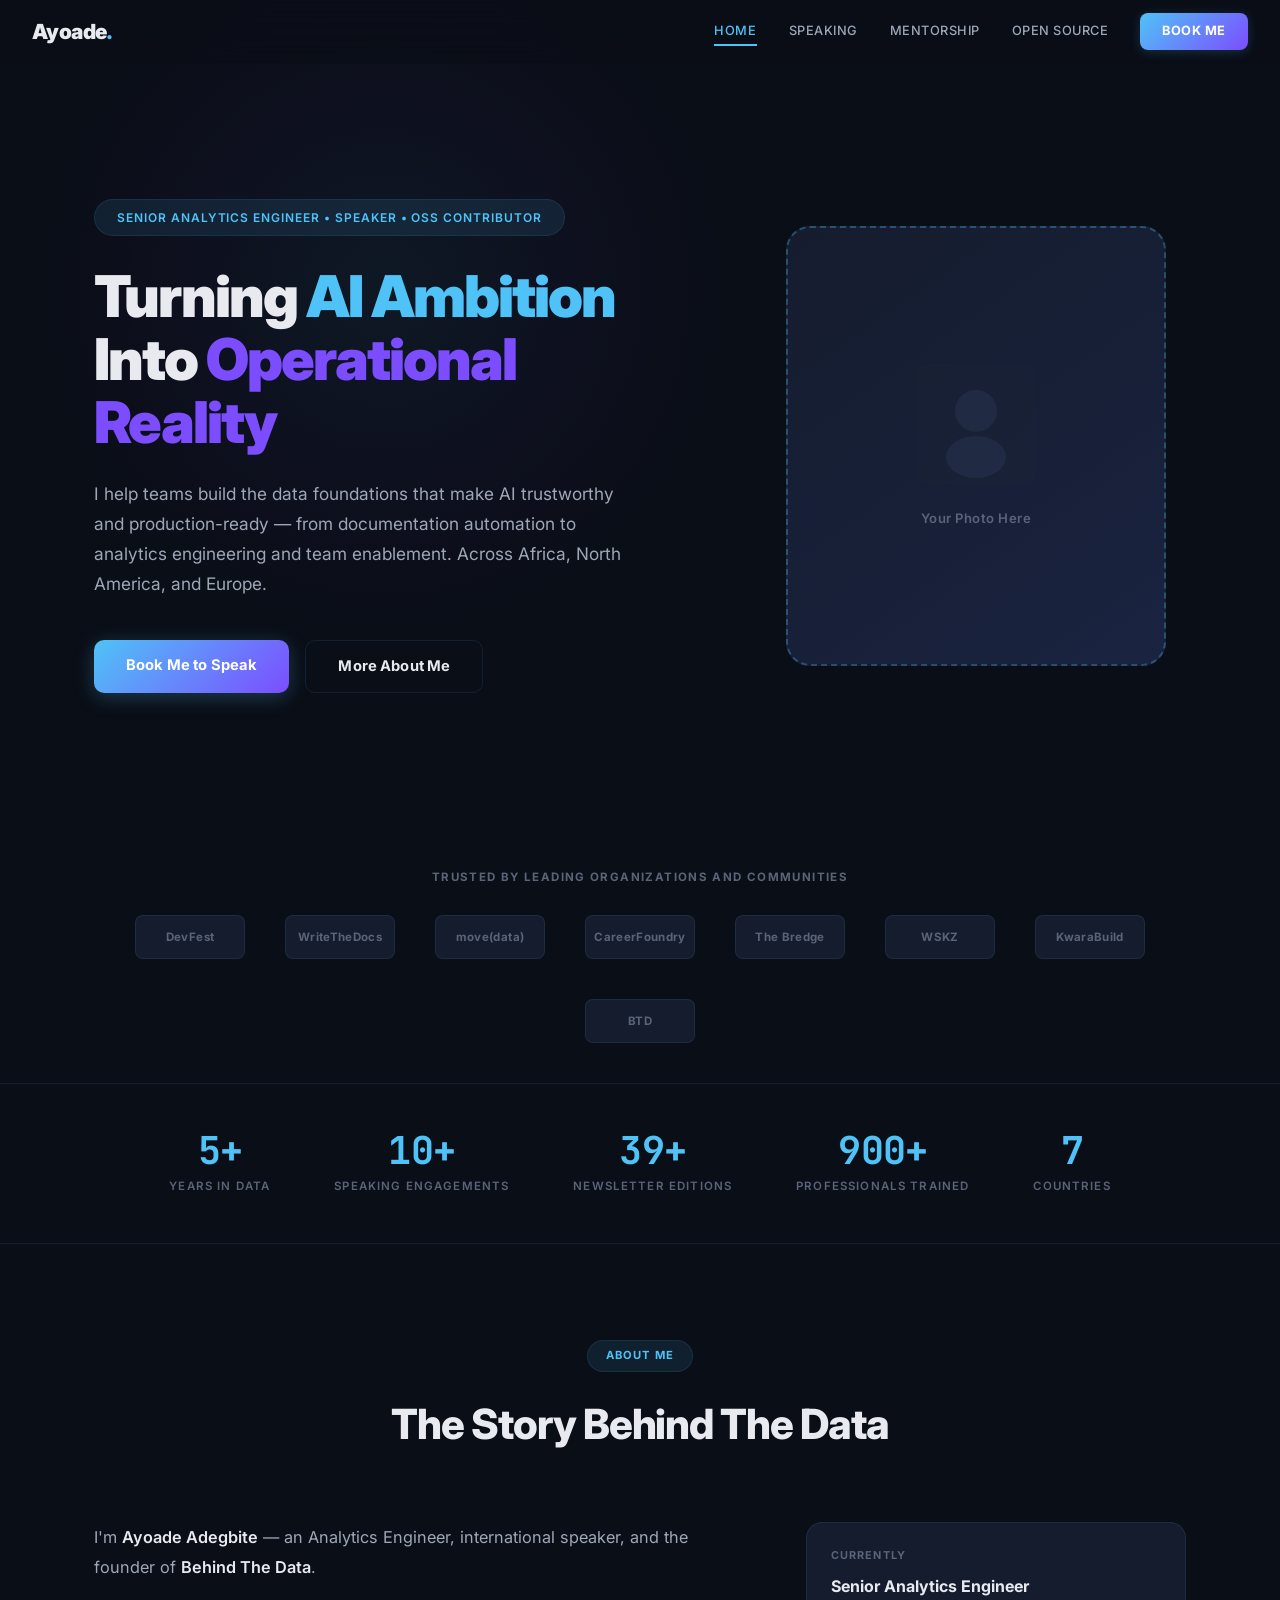
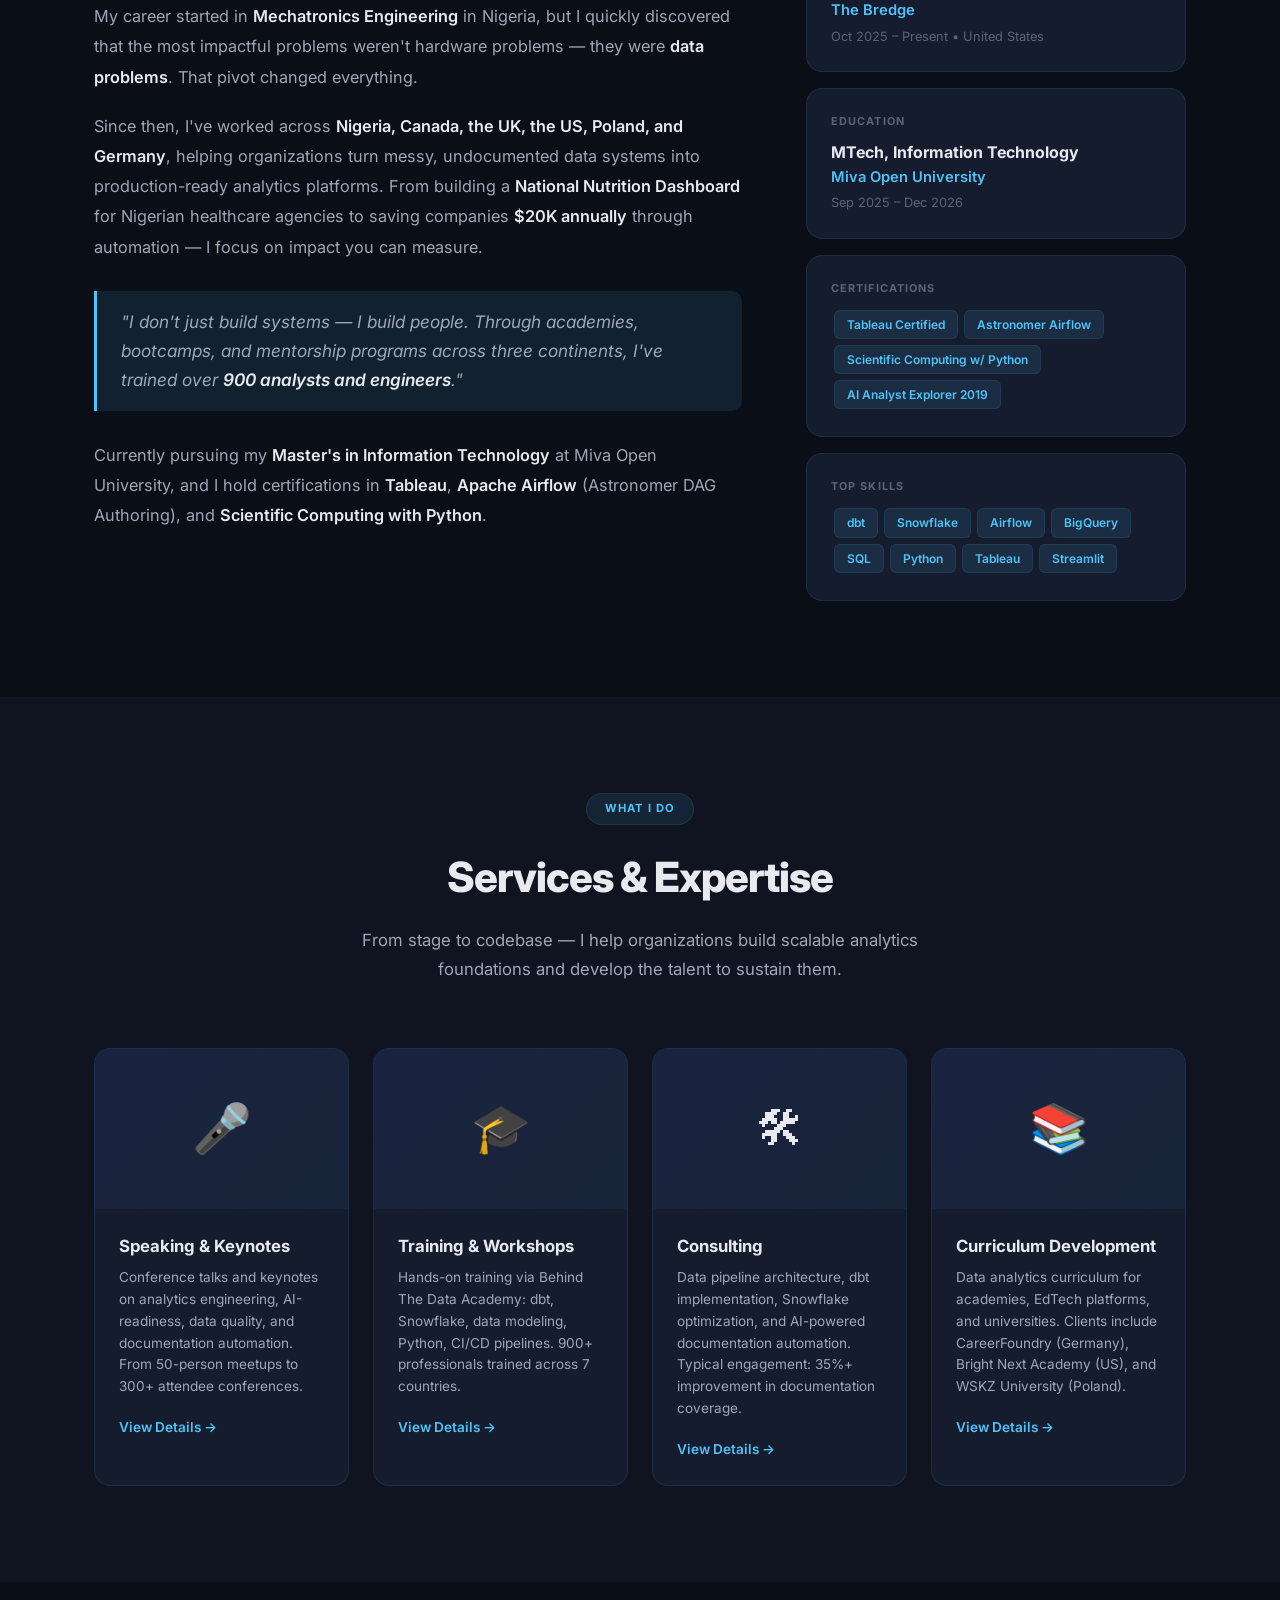
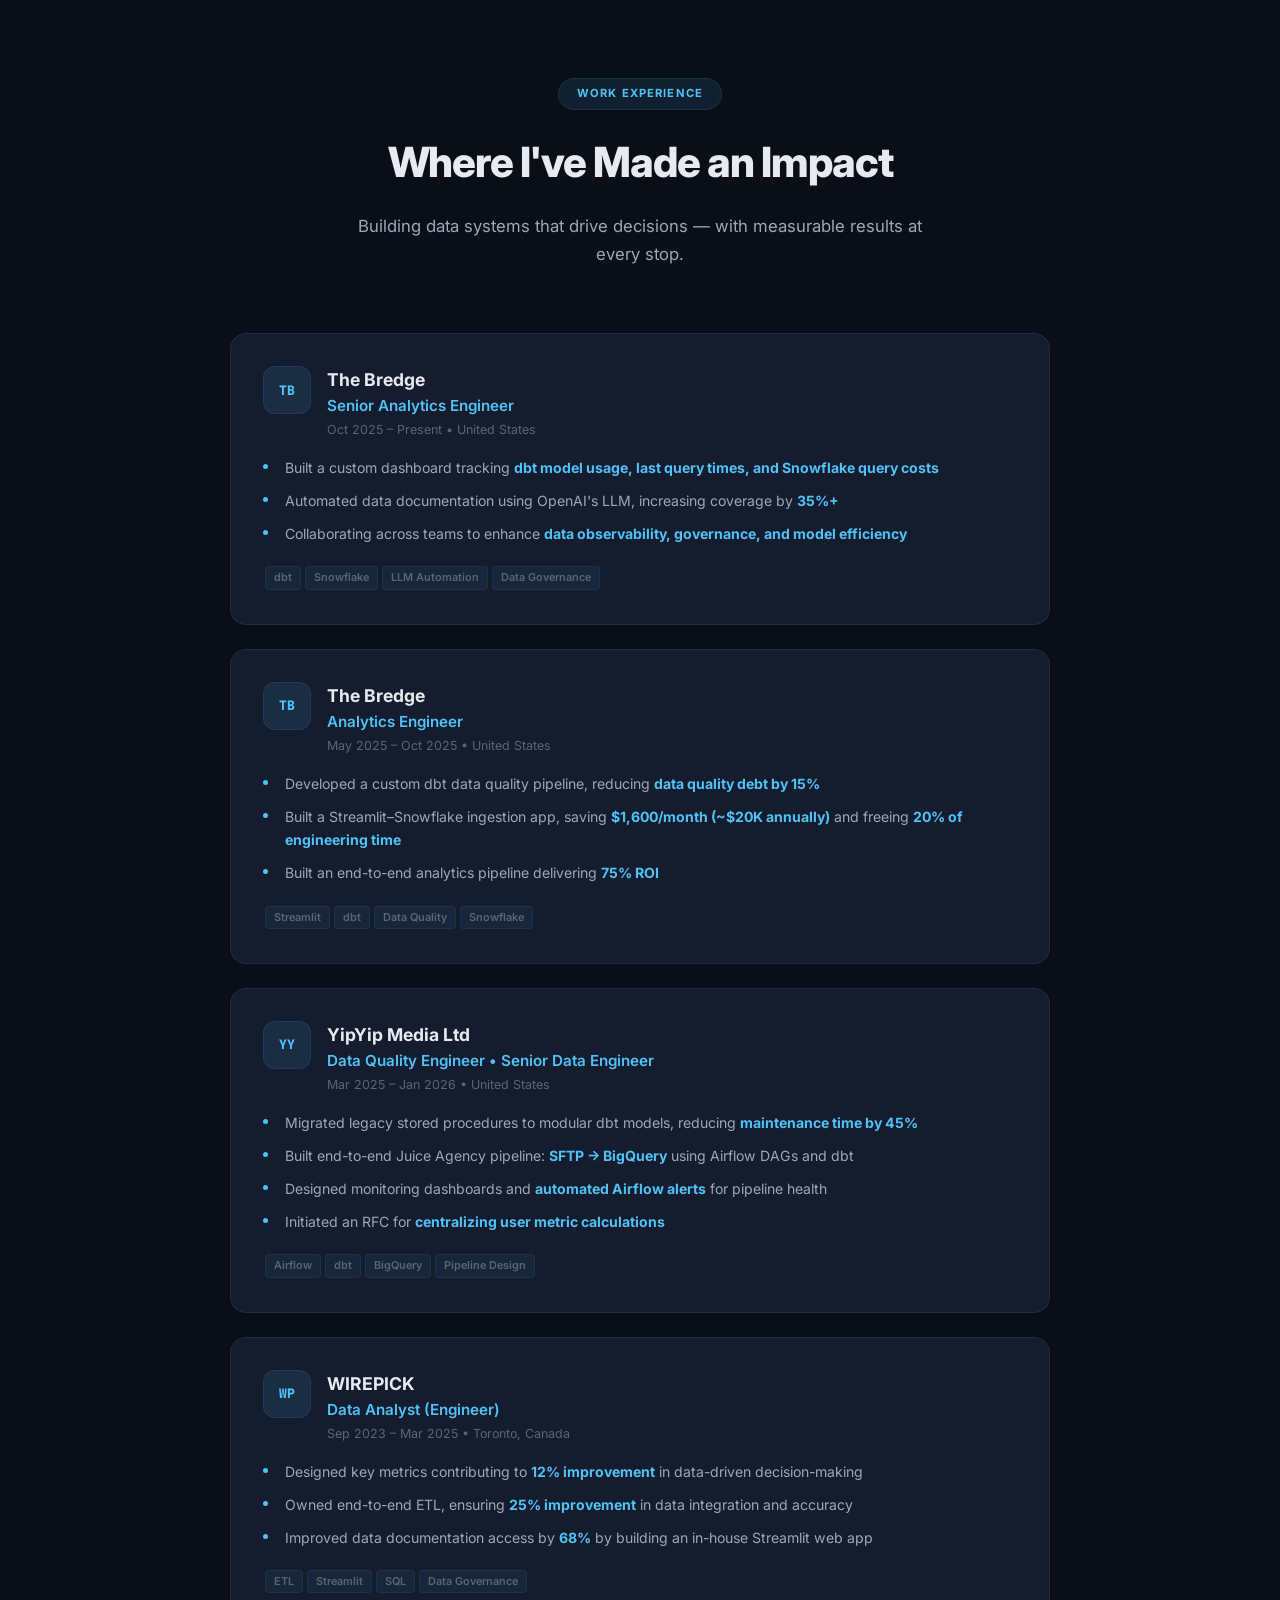
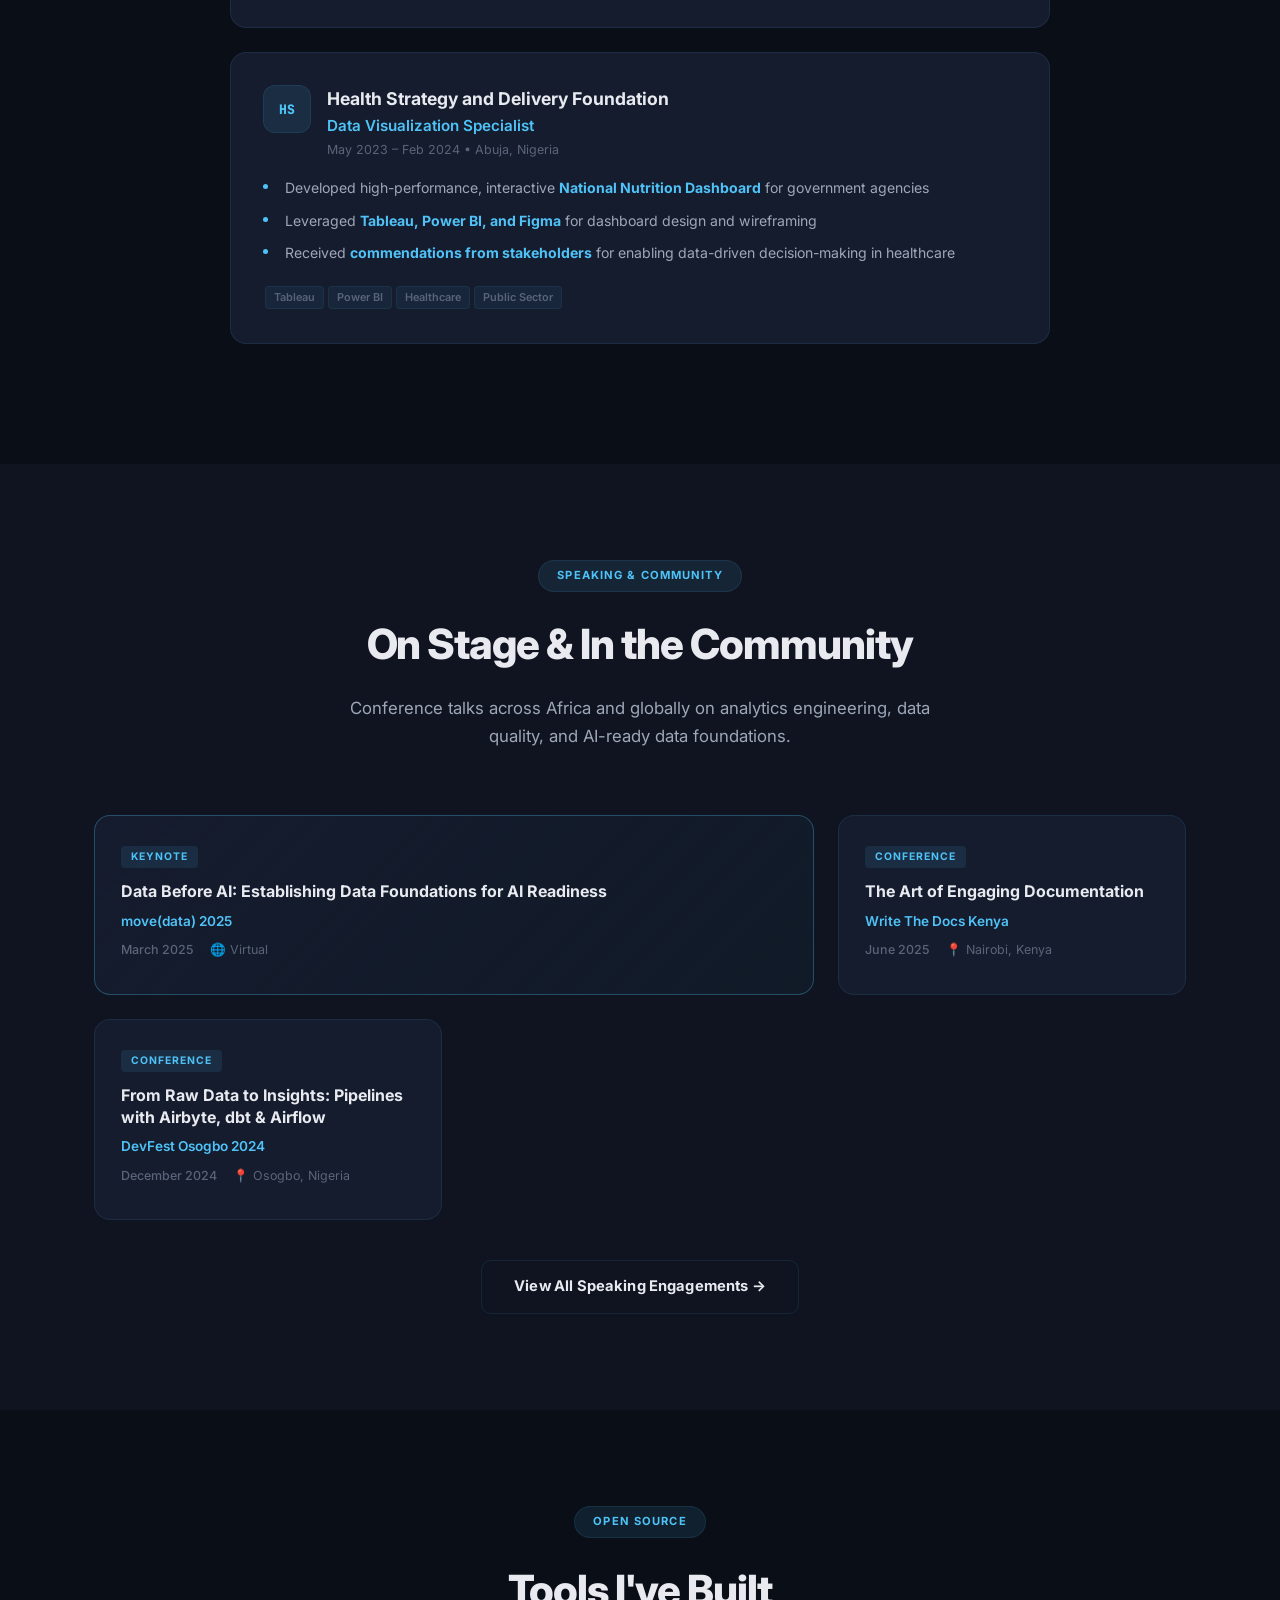
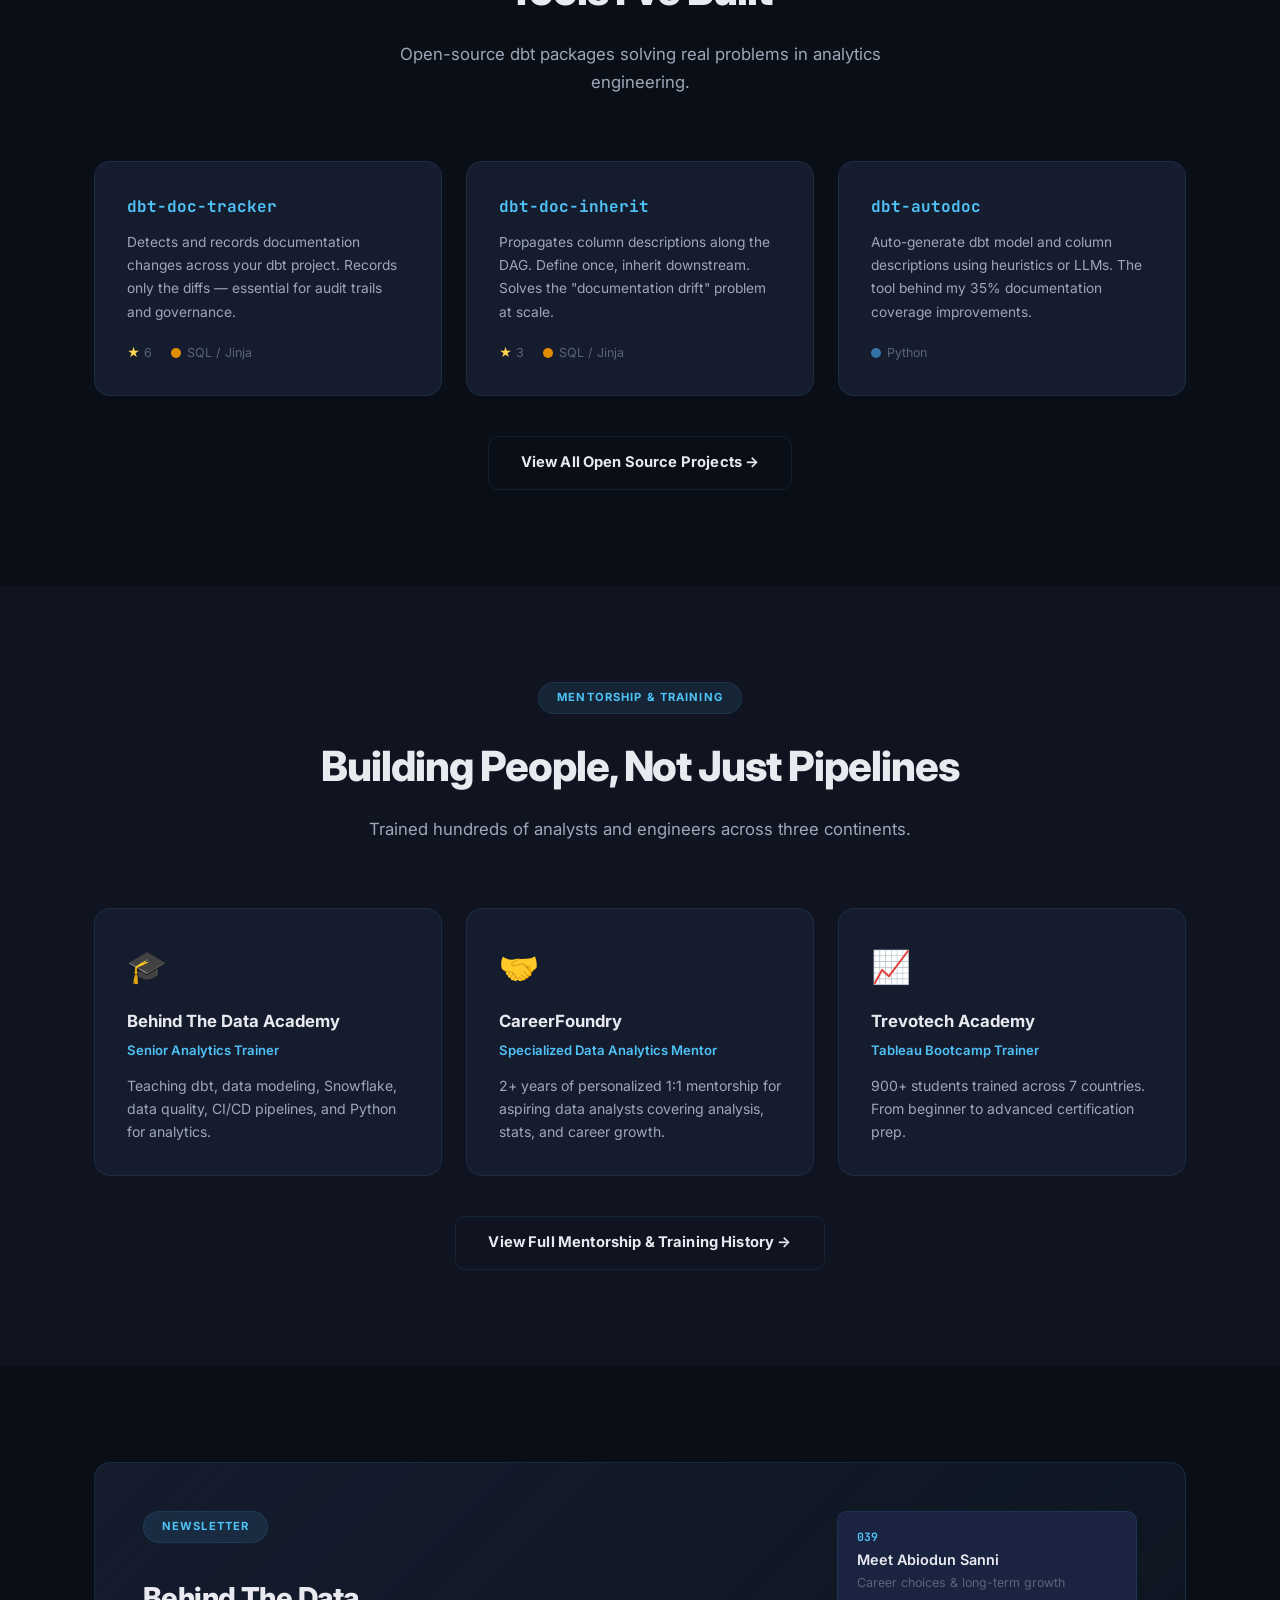
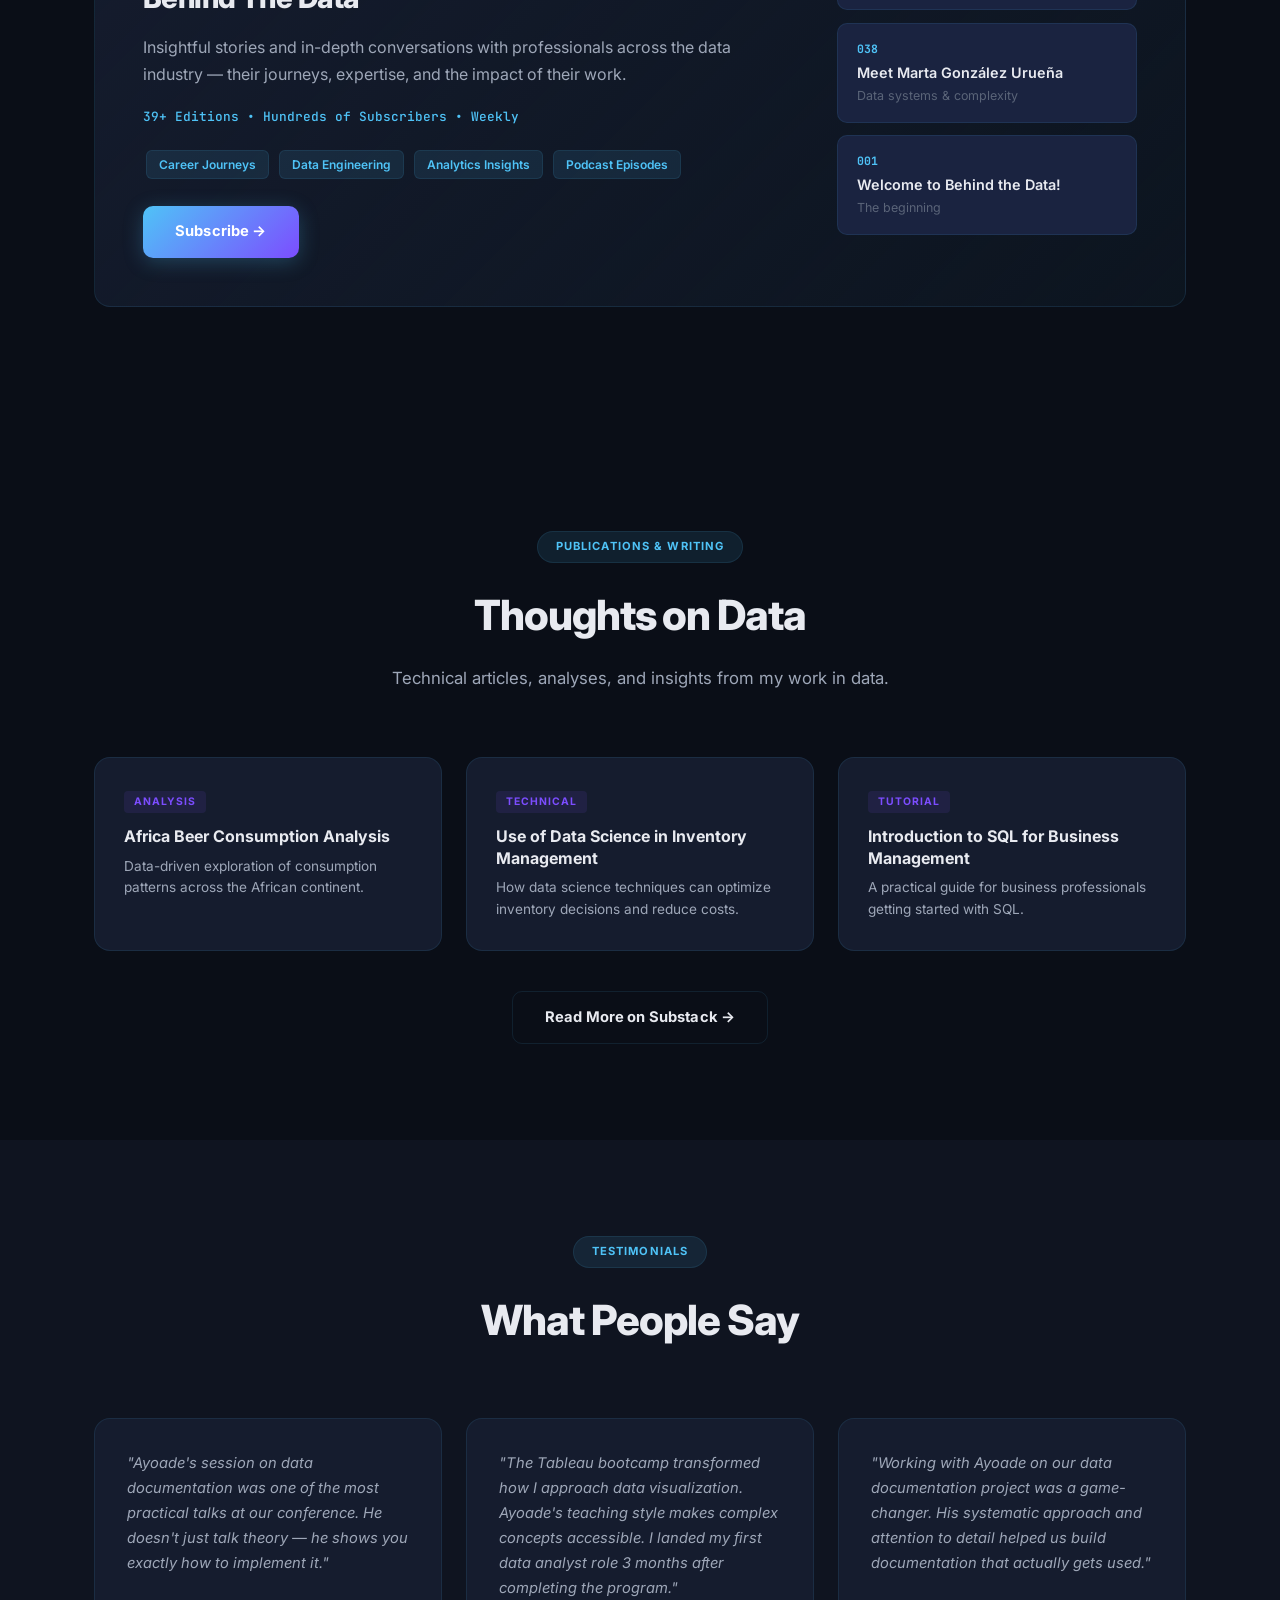
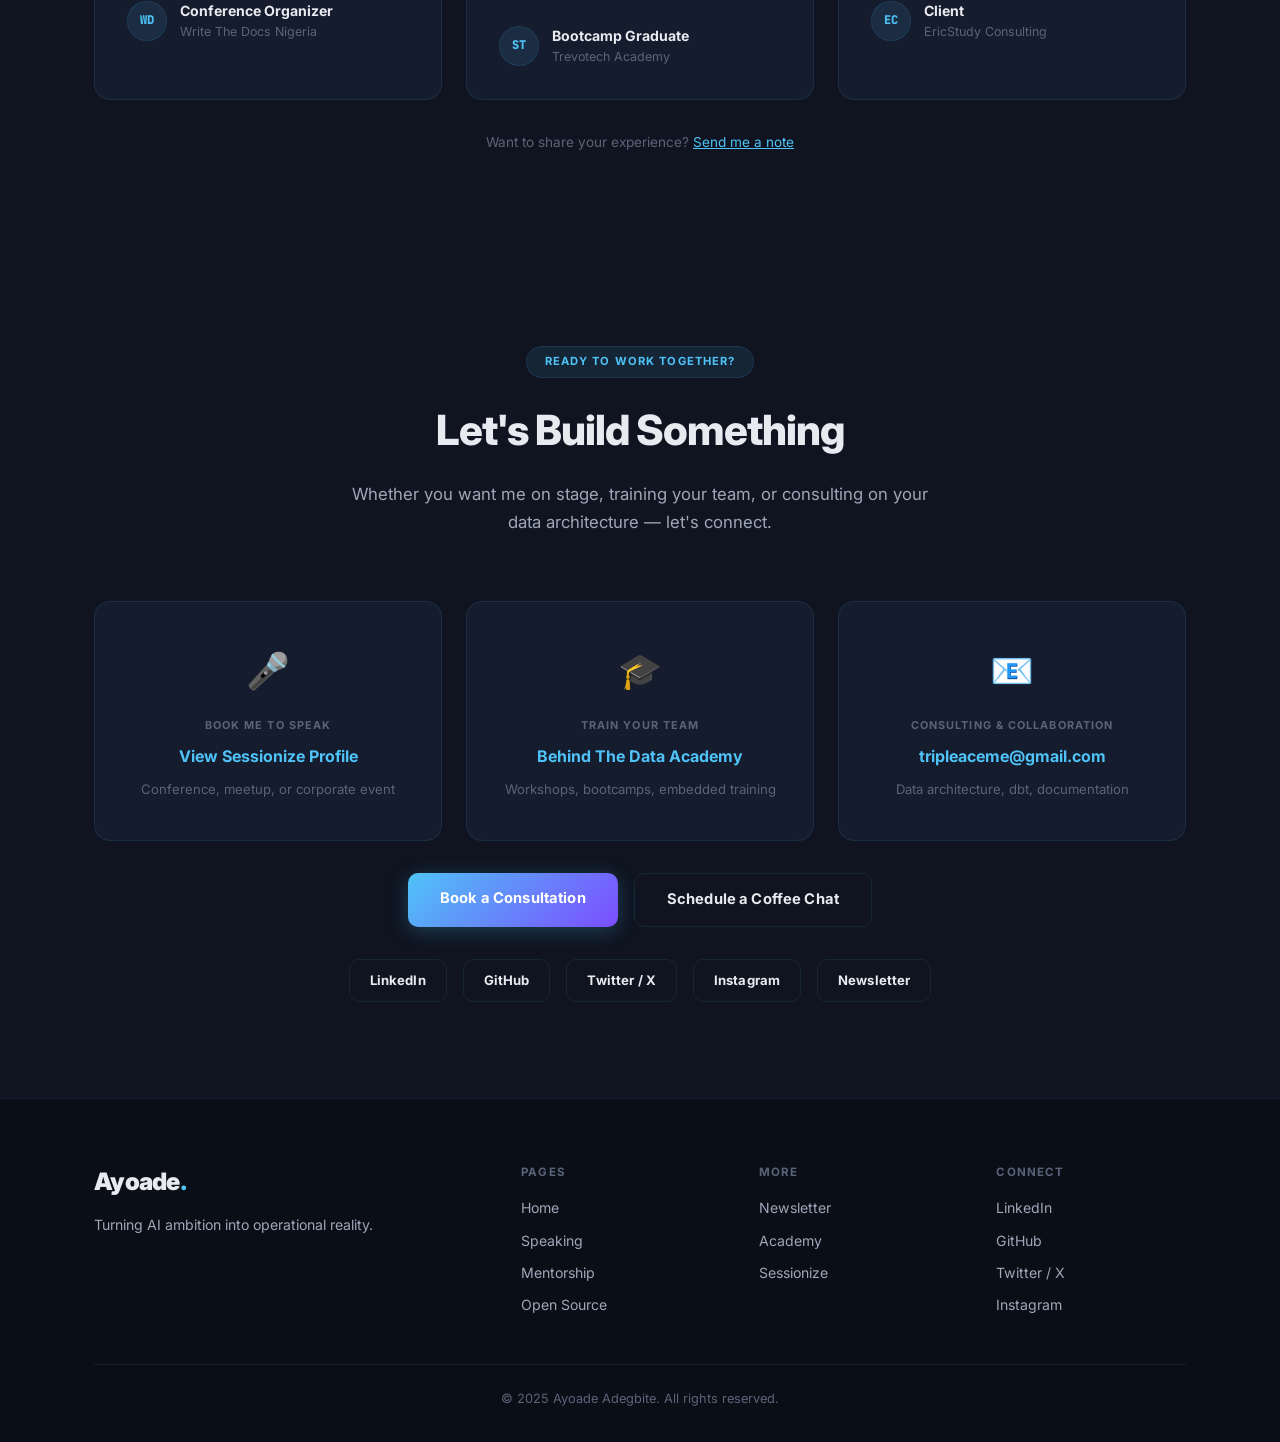
==== commit 33a3ee7d: "Break single-page portfolio into multi-page site - Home (index-v2.html): hero, about, experience, pr" ====
--- a/static/index-v2.html
+++ b/static/index-v2.html
@@ -14,17 +14,15 @@
 
 <!-- ===================== NAVBAR ===================== -->
 <nav class="navbar" id="navbar">
-    <a href="#" class="nav-logo">Ayoade<span>.</span></a>
+    <a href="index-v2.html" class="nav-logo">Ayoade<span>.</span></a>
     <button class="nav-toggle" id="navToggle" aria-label="Toggle menu">
         <span></span><span></span><span></span>
     </button>
     <div class="nav-links" id="navLinks">
-        <a href="#about">About</a>
-        <a href="#experience">Experience</a>
-        <a href="#speaking">Speaking</a>
-        <a href="#opensource">Open Source</a>
-        <a href="#mentorship">Mentorship</a>
-        <a href="#community">Community</a>
+        <a href="index-v2.html" class="active">Home</a>
+        <a href="speaking.html">Speaking</a>
+        <a href="mentorship.html">Mentorship</a>
+        <a href="opensource.html">Open Source</a>
         <a href="#contact" class="nav-cta">Book Me</a>
     </div>
 </nav>
@@ -41,9 +39,9 @@
                     <span class="accent-purple">Operational Reality</span>
                 </h1>
                 <p class="hero-subtitle">
-                    I help teams and organizations build the data foundations that make AI
-                    trustworthy, explainable, and production-ready &mdash; from data modeling
-                    and documentation automation to analytics engineering and team enablement.
+                    I help teams build the data foundations that make AI trustworthy and
+                    production-ready &mdash; from documentation automation to analytics engineering
+                    and team enablement. Across Africa, North America, and Europe.
                 </p>
                 <div class="hero-buttons">
                     <a href="#contact" class="btn btn-primary">Book Me to Speak</a>
@@ -51,52 +49,28 @@
                 </div>
             </div>
             <div class="hero-image">
-                <!-- PLACEHOLDER: Replace src with your professional headshot -->
                 <div class="hero-photo-placeholder">
-                    <svg viewBox="0 0 200 200" fill="none" xmlns="http://www.w3.org/2000/svg">
-                        <rect width="200" height="200" rx="20" fill="#1A2235"/>
-                        <circle cx="100" cy="78" r="35" fill="#2A3550"/>
-                        <ellipse cx="100" cy="155" rx="50" ry="35" fill="#2A3550"/>
-                    </svg>
+                    <svg viewBox="0 0 200 200" fill="none"><rect width="200" height="200" rx="20" fill="#1A2235"/><circle cx="100" cy="78" r="35" fill="#2A3550"/><ellipse cx="100" cy="155" rx="50" ry="35" fill="#2A3550"/></svg>
                     <span class="photo-label">Your Photo Here</span>
                 </div>
-                <!-- When ready, replace placeholder with:
-                <img src="your-photo.jpg" alt="Ayoade Adegbite" class="hero-photo"> -->
-            </div>
-        </div>
-    </div>
-</section>
-
-<!-- ===================== TRUSTED BY (Logo Bar) ===================== -->
+            </div>
+        </div>
+    </div>
+</section>
+
+<!-- ===================== TRUSTED BY ===================== -->
 <section class="trusted-section">
     <div class="container">
         <p class="trusted-label">Trusted by Leading Organizations and Communities</p>
         <div class="logo-carousel">
-            <!-- PLACEHOLDER LOGOS: Replace with real org logos -->
-            <div class="org-logo" title="DevFest">
-                <div class="org-logo-placeholder">DevFest</div>
-            </div>
-            <div class="org-logo" title="WriteTheDocs">
-                <div class="org-logo-placeholder">WriteTheDocs</div>
-            </div>
-            <div class="org-logo" title="move(data)">
-                <div class="org-logo-placeholder">move(data)</div>
-            </div>
-            <div class="org-logo" title="CareerFoundry">
-                <div class="org-logo-placeholder">CareerFoundry</div>
-            </div>
-            <div class="org-logo" title="The Bredge">
-                <div class="org-logo-placeholder">The Bredge</div>
-            </div>
-            <div class="org-logo" title="WSKZ University">
-                <div class="org-logo-placeholder">WSKZ</div>
-            </div>
-            <div class="org-logo" title="KwaraBuild">
-                <div class="org-logo-placeholder">KwaraBuild</div>
-            </div>
-            <div class="org-logo" title="Behind The Data">
-                <div class="org-logo-placeholder">BTD</div>
-            </div>
+            <div class="org-logo"><div class="org-logo-placeholder">DevFest</div></div>
+            <div class="org-logo"><div class="org-logo-placeholder">WriteTheDocs</div></div>
+            <div class="org-logo"><div class="org-logo-placeholder">move(data)</div></div>
+            <div class="org-logo"><div class="org-logo-placeholder">CareerFoundry</div></div>
+            <div class="org-logo"><div class="org-logo-placeholder">The Bredge</div></div>
+            <div class="org-logo"><div class="org-logo-placeholder">WSKZ</div></div>
+            <div class="org-logo"><div class="org-logo-placeholder">KwaraBuild</div></div>
+            <div class="org-logo"><div class="org-logo-placeholder">BTD</div></div>
         </div>
     </div>
 </section>
@@ -105,26 +79,11 @@
 <section class="stats-bar">
     <div class="container">
         <div class="stats-grid">
-            <div class="stat">
-                <div class="stat-number">5+</div>
-                <div class="stat-label">Years in Data</div>
-            </div>
-            <div class="stat">
-                <div class="stat-number">8+</div>
-                <div class="stat-label">Conference Talks</div>
-            </div>
-            <div class="stat">
-                <div class="stat-number">39+</div>
-                <div class="stat-label">Newsletter Editions</div>
-            </div>
-            <div class="stat">
-                <div class="stat-number">900+</div>
-                <div class="stat-label">Students Trained</div>
-            </div>
-            <div class="stat">
-                <div class="stat-number">6</div>
-                <div class="stat-label">Countries</div>
-            </div>
+            <div class="stat"><div class="stat-number">5+</div><div class="stat-label">Years in Data</div></div>
+            <div class="stat"><div class="stat-number">10+</div><div class="stat-label">Speaking Engagements</div></div>
+            <div class="stat"><div class="stat-number">39+</div><div class="stat-label">Newsletter Editions</div></div>
+            <div class="stat"><div class="stat-number">900+</div><div class="stat-label">Professionals Trained</div></div>
+            <div class="stat"><div class="stat-number">7</div><div class="stat-label">Countries</div></div>
         </div>
     </div>
 </section>
@@ -140,22 +99,22 @@
             <div class="about-text">
                 <p>I'm <strong>Ayoade Adegbite</strong> &mdash; an Analytics Engineer, international speaker,
                 and the founder of <strong>Behind The Data</strong>.</p>
-
-                <p>My career started in Mechatronics Engineering in Nigeria, but I quickly discovered
+                <p>My career started in <strong>Mechatronics Engineering</strong> in Nigeria, but I quickly discovered
                 that the most impactful problems weren't hardware problems &mdash; they were
-                <strong>data problems</strong>. Since then, I've worked across Nigeria, Canada, the UK,
-                the US, and Poland, helping organizations turn messy, undocumented data systems into
-                production-ready analytics platforms.</p>
-
+                <strong>data problems</strong>. That pivot changed everything.</p>
+                <p>Since then, I've worked across <strong>Nigeria, Canada, the UK, the US, Poland, and Germany</strong>,
+                helping organizations turn messy, undocumented data systems into production-ready analytics platforms.
+                From building a <strong>National Nutrition Dashboard</strong> for Nigerian healthcare agencies
+                to saving companies <strong>$20K annually</strong> through automation &mdash; I focus on impact you can measure.</p>
                 <blockquote class="about-quote">
                     "I don't just build systems &mdash; I build people. Through academies, bootcamps,
-                    and mentorship programs across three continents, I've trained hundreds of analysts
-                    and engineers."
+                    and mentorship programs across three continents, I've trained over
+                    <strong>900 analysts and engineers</strong>."
                 </blockquote>
-
                 <p>Currently pursuing my <strong>Master's in Information Technology</strong> at
-                Miva Open University, and I hold certifications in <strong>Tableau</strong> and
-                <strong>Apache Airflow</strong> (Astronomer DAG Authoring).</p>
+                Miva Open University, and I hold certifications in <strong>Tableau</strong>,
+                <strong>Apache Airflow</strong> (Astronomer DAG Authoring), and
+                <strong>Scientific Computing with Python</strong>.</p>
             </div>
             <div class="about-sidebar">
                 <div class="info-card">
@@ -176,89 +135,62 @@
                         <span class="tag">Tableau Certified</span>
                         <span class="tag">Astronomer Airflow</span>
                         <span class="tag">Scientific Computing w/ Python</span>
+                        <span class="tag">AI Analyst Explorer 2019</span>
                     </div>
                 </div>
                 <div class="info-card">
                     <div class="info-card-label">Top Skills</div>
                     <div class="info-card-tags">
-                        <span class="tag">dbt</span>
-                        <span class="tag">Snowflake</span>
-                        <span class="tag">Airflow</span>
-                        <span class="tag">BigQuery</span>
-                        <span class="tag">SQL</span>
-                        <span class="tag">Python</span>
-                        <span class="tag">Tableau</span>
-                        <span class="tag">Streamlit</span>
-                    </div>
-                </div>
-            </div>
-        </div>
-    </div>
-</section>
-
-<!-- ===================== SERVICES (Image Cards with Modals) ===================== -->
+                        <span class="tag">dbt</span><span class="tag">Snowflake</span>
+                        <span class="tag">Airflow</span><span class="tag">BigQuery</span>
+                        <span class="tag">SQL</span><span class="tag">Python</span>
+                        <span class="tag">Tableau</span><span class="tag">Streamlit</span>
+                    </div>
+                </div>
+            </div>
+        </div>
+    </div>
+</section>
+
+<!-- ===================== SERVICES ===================== -->
 <section class="section section-alt" id="services">
     <div class="container">
         <div class="section-header">
             <span class="section-badge">What I Do</span>
             <h2 class="section-title">Services & Expertise</h2>
-            <p class="section-subtitle">
-                From stage to codebase &mdash; I help organizations build scalable analytics
-                foundations and develop the talent to sustain them.
-            </p>
+            <p class="section-subtitle">From stage to codebase &mdash; I help organizations build scalable analytics foundations and develop the talent to sustain them.</p>
         </div>
         <div class="services-grid">
-            <div class="service-card" data-service="speaking">
-                <div class="service-image">
-                    <!-- PLACEHOLDER: Replace with speaking photo -->
-                    <div class="service-img-placeholder">
-                        <span>&#127908;</span>
-                    </div>
-                </div>
+            <div class="service-card" onclick="openModal('speaking')">
+                <div class="service-image"><div class="service-img-placeholder"><span>&#127908;</span></div></div>
                 <div class="service-body">
                     <h3 class="service-title">Speaking & Keynotes</h3>
-                    <p class="service-desc">Conference talks on analytics engineering, data quality,
-                    AI-readiness, and documentation automation.</p>
-                    <button class="service-link" onclick="openModal('speaking')">View Details &rarr;</button>
-                </div>
-            </div>
-            <div class="service-card" data-service="training">
-                <div class="service-image">
-                    <div class="service-img-placeholder">
-                        <span>&#127891;</span>
-                    </div>
-                </div>
+                    <p class="service-desc">Conference talks and keynotes on analytics engineering, AI-readiness, data quality, and documentation automation. From 50-person meetups to 300+ attendee conferences.</p>
+                    <span class="service-link">View Details &rarr;</span>
+                </div>
+            </div>
+            <div class="service-card" onclick="openModal('training')">
+                <div class="service-image"><div class="service-img-placeholder"><span>&#127891;</span></div></div>
                 <div class="service-body">
                     <h3 class="service-title">Training & Workshops</h3>
-                    <p class="service-desc">Hands-on training via Behind The Data Academy: dbt,
-                    Snowflake, data modeling, Python, CI/CD.</p>
-                    <button class="service-link" onclick="openModal('training')">View Details &rarr;</button>
-                </div>
-            </div>
-            <div class="service-card" data-service="consulting">
-                <div class="service-image">
-                    <div class="service-img-placeholder">
-                        <span>&#128736;</span>
-                    </div>
-                </div>
+                    <p class="service-desc">Hands-on training via Behind The Data Academy: dbt, Snowflake, data modeling, Python, CI/CD pipelines. 900+ professionals trained across 7 countries.</p>
+                    <span class="service-link">View Details &rarr;</span>
+                </div>
+            </div>
+            <div class="service-card" onclick="openModal('consulting')">
+                <div class="service-image"><div class="service-img-placeholder"><span>&#128736;</span></div></div>
                 <div class="service-body">
                     <h3 class="service-title">Consulting</h3>
-                    <p class="service-desc">Data pipeline architecture, dbt implementation,
-                    documentation automation with AI/LLMs.</p>
-                    <button class="service-link" onclick="openModal('consulting')">View Details &rarr;</button>
-                </div>
-            </div>
-            <div class="service-card" data-service="curriculum">
-                <div class="service-image">
-                    <div class="service-img-placeholder">
-                        <span>&#128218;</span>
-                    </div>
-                </div>
+                    <p class="service-desc">Data pipeline architecture, dbt implementation, Snowflake optimization, and AI-powered documentation automation. Typical engagement: 35%+ improvement in documentation coverage.</p>
+                    <span class="service-link">View Details &rarr;</span>
+                </div>
+            </div>
+            <div class="service-card" onclick="openModal('curriculum')">
+                <div class="service-image"><div class="service-img-placeholder"><span>&#128218;</span></div></div>
                 <div class="service-body">
                     <h3 class="service-title">Curriculum Development</h3>
-                    <p class="service-desc">Data analytics curriculum and educational content for
-                    academies and EdTech platforms.</p>
-                    <button class="service-link" onclick="openModal('curriculum')">View Details &rarr;</button>
+                    <p class="service-desc">Data analytics curriculum for academies, EdTech platforms, and universities. Clients include CareerFoundry (Germany), Bright Next Academy (US), and WSKZ University (Poland).</p>
+                    <span class="service-link">View Details &rarr;</span>
                 </div>
             </div>
         </div>
@@ -279,13 +211,10 @@
         <div class="section-header">
             <span class="section-badge">Work Experience</span>
             <h2 class="section-title">Where I've Made an Impact</h2>
-            <p class="section-subtitle">
-                Building data systems that drive decisions &mdash; with measurable results at every stop.
-            </p>
+            <p class="section-subtitle">Building data systems that drive decisions &mdash; with measurable results at every stop.</p>
         </div>
         <div class="experience-list">
 
-            <!-- The Bredge - Senior -->
             <div class="exp-card">
                 <div class="exp-header">
                     <div class="exp-logo-placeholder">TB</div>
@@ -295,22 +224,16 @@
                         <div class="exp-meta">Oct 2025 &ndash; Present &bull; United States</div>
                     </div>
                 </div>
-                <p class="exp-summary">Leading analytics engineering initiatives focused on data observability,
-                governance, and model efficiency through innovative automation.</p>
                 <ul class="exp-achievements">
-                    <li>Built a custom dashboard tracking <strong>dbt model usage, last query times, and Snowflake query costs</strong>, helping the team identify underutilized or bloated tables</li>
-                    <li>Automated data documentation using OpenAI's LLM model, increasing documentation coverage by <strong>35%+</strong> and ensuring all production models are fully documented before deployment</li>
-                    <li>Collaborating across engineering and analytics teams to enhance <strong>data observability, governance, and model efficiency</strong></li>
+                    <li>Built a custom dashboard tracking <strong>dbt model usage, last query times, and Snowflake query costs</strong></li>
+                    <li>Automated data documentation using OpenAI's LLM, increasing coverage by <strong>35%+</strong></li>
+                    <li>Collaborating across teams to enhance <strong>data observability, governance, and model efficiency</strong></li>
                 </ul>
                 <div class="exp-tags">
-                    <span class="tag-sm">dbt</span>
-                    <span class="tag-sm">Snowflake</span>
-                    <span class="tag-sm">LLM Automation</span>
-                    <span class="tag-sm">Data Governance</span>
-                </div>
-            </div>
-
-            <!-- The Bredge - AE -->
+                    <span class="tag-sm">dbt</span><span class="tag-sm">Snowflake</span><span class="tag-sm">LLM Automation</span><span class="tag-sm">Data Governance</span>
+                </div>
+            </div>
+
             <div class="exp-card">
                 <div class="exp-header">
                     <div class="exp-logo-placeholder">TB</div>
@@ -320,75 +243,36 @@
                         <div class="exp-meta">May 2025 &ndash; Oct 2025 &bull; United States</div>
                     </div>
                 </div>
-                <p class="exp-summary">Drove data quality improvements and built automation tools
-                that saved significant time and money.</p>
                 <ul class="exp-achievements">
-                    <li>Developed a custom dbt data quality pipeline, reducing <strong>data quality debt by 15%</strong> across critical datasets</li>
-                    <li>Built a Streamlit&ndash;Snowflake data ingestion app, saving <strong>$1,600/month (~$20,000 annually)</strong> and freeing up <strong>20% of engineering time</strong></li>
-                    <li>Built an end-to-end analytics pipeline for a new initiative that delivered <strong>75% ROI</strong></li>
-                    <li>Initiated AI-assisted documentation automation, setting the foundation for later governance improvements</li>
+                    <li>Developed a custom dbt data quality pipeline, reducing <strong>data quality debt by 15%</strong></li>
+                    <li>Built a Streamlit&ndash;Snowflake ingestion app, saving <strong>$1,600/month (~$20K annually)</strong> and freeing <strong>20% of engineering time</strong></li>
+                    <li>Built an end-to-end analytics pipeline delivering <strong>75% ROI</strong></li>
                 </ul>
                 <div class="exp-tags">
-                    <span class="tag-sm">Streamlit</span>
-                    <span class="tag-sm">dbt</span>
-                    <span class="tag-sm">Data Quality</span>
-                    <span class="tag-sm">Snowflake</span>
-                </div>
-            </div>
-
-            <!-- YipYip Media - DQE -->
+                    <span class="tag-sm">Streamlit</span><span class="tag-sm">dbt</span><span class="tag-sm">Data Quality</span><span class="tag-sm">Snowflake</span>
+                </div>
+            </div>
+
             <div class="exp-card">
                 <div class="exp-header">
                     <div class="exp-logo-placeholder">YY</div>
                     <div class="exp-header-text">
                         <h3 class="exp-company">YipYip Media Ltd</h3>
-                        <div class="exp-role">Data Quality Engineer</div>
-                        <div class="exp-meta">Aug 2025 &ndash; Jan 2026 &bull; United States</div>
-                    </div>
-                </div>
-                <p class="exp-summary">Partnered with the Data Integrity team to resolve discrepancies
-                and modernize data workflows.</p>
+                        <div class="exp-role">Data Quality Engineer &bull; Senior Data Engineer</div>
+                        <div class="exp-meta">Mar 2025 &ndash; Jan 2026 &bull; United States</div>
+                    </div>
+                </div>
                 <ul class="exp-achievements">
-                    <li>Designed complex SQL logic including <strong>stored procedures, CTEs, and analytical views</strong> with thorough documentation</li>
-                    <li>Contributed to a PoC migrating <strong>stored procedures into dbt models</strong>, improving maintainability and scalability</li>
-                    <li>Collaborated with Pricing & Invoicing teams to ensure data quality across governance implementations</li>
+                    <li>Migrated legacy stored procedures to modular dbt models, reducing <strong>maintenance time by 45%</strong></li>
+                    <li>Built end-to-end Juice Agency pipeline: <strong>SFTP &rarr; BigQuery</strong> using Airflow DAGs and dbt</li>
+                    <li>Designed monitoring dashboards and <strong>automated Airflow alerts</strong> for pipeline health</li>
+                    <li>Initiated an RFC for <strong>centralizing user metric calculations</strong></li>
                 </ul>
                 <div class="exp-tags">
-                    <span class="tag-sm">SQL</span>
-                    <span class="tag-sm">dbt Migration</span>
-                    <span class="tag-sm">Data Quality</span>
-                    <span class="tag-sm">Snowflake</span>
-                </div>
-            </div>
-
-            <!-- YipYip Media - SDE -->
-            <div class="exp-card">
-                <div class="exp-header">
-                    <div class="exp-logo-placeholder">YY</div>
-                    <div class="exp-header-text">
-                        <h3 class="exp-company">YipYip Media Ltd</h3>
-                        <div class="exp-role">Senior Data Engineer (Contract)</div>
-                        <div class="exp-meta">Mar 2025 &ndash; Aug 2025 &bull; United States</div>
-                    </div>
-                </div>
-                <p class="exp-summary">Led data pipeline modernization and cross-functional analytics
-                infrastructure development.</p>
-                <ul class="exp-achievements">
-                    <li>Migrated legacy stored procedures to modular dbt models, reducing <strong>maintenance time by 45%</strong></li>
-                    <li>Built the end-to-end Juice Agency pipeline: <strong>SFTP &rarr; BigQuery</strong> using Airflow DAGs and dbt</li>
-                    <li>Designed monitoring dashboards and <strong>automated Airflow alerts</strong> to track table growth and pipeline health</li>
-                    <li>Led development of recurring Zeta workflow including deployment scripts, Airflow DAGs, and data modeling</li>
-                    <li>Initiated an RFC for <strong>centralizing user metric calculations</strong> to improve logic scalability</li>
-                </ul>
-                <div class="exp-tags">
-                    <span class="tag-sm">Airflow</span>
-                    <span class="tag-sm">dbt</span>
-                    <span class="tag-sm">BigQuery</span>
-                    <span class="tag-sm">Pipeline Design</span>
-                </div>
-            </div>
-
-            <!-- Wirepick -->
+                    <span class="tag-sm">Airflow</span><span class="tag-sm">dbt</span><span class="tag-sm">BigQuery</span><span class="tag-sm">Pipeline Design</span>
+                </div>
+            </div>
+
             <div class="exp-card">
                 <div class="exp-header">
                     <div class="exp-logo-placeholder">WP</div>
@@ -398,23 +282,16 @@
                         <div class="exp-meta">Sep 2023 &ndash; Mar 2025 &bull; Toronto, Canada</div>
                     </div>
                 </div>
-                <p class="exp-summary">Collaborated closely with Product Teams to deliver data-driven
-                solutions and tooling.</p>
                 <ul class="exp-achievements">
                     <li>Designed key metrics contributing to <strong>12% improvement</strong> in data-driven decision-making</li>
-                    <li>Owned the end-to-end ETL process, ensuring <strong>25% improvement</strong> in data integration and accuracy</li>
-                    <li>Improved data documentation access by <strong>68%</strong> by building an in-house web app using Streamlit</li>
-                    <li>Created aggregated views and tables for simplified querying, improving <strong>clean data delivery by 12%</strong></li>
+                    <li>Owned end-to-end ETL, ensuring <strong>25% improvement</strong> in data integration and accuracy</li>
+                    <li>Improved data documentation access by <strong>68%</strong> by building an in-house Streamlit web app</li>
                 </ul>
                 <div class="exp-tags">
-                    <span class="tag-sm">ETL</span>
-                    <span class="tag-sm">Streamlit</span>
-                    <span class="tag-sm">SQL</span>
-                    <span class="tag-sm">Data Governance</span>
-                </div>
-            </div>
-
-            <!-- HSDF -->
+                    <span class="tag-sm">ETL</span><span class="tag-sm">Streamlit</span><span class="tag-sm">SQL</span><span class="tag-sm">Data Governance</span>
+                </div>
+            </div>
+
             <div class="exp-card">
                 <div class="exp-header">
                     <div class="exp-logo-placeholder">HS</div>
@@ -424,40 +301,29 @@
                         <div class="exp-meta">May 2023 &ndash; Feb 2024 &bull; Abuja, Nigeria</div>
                     </div>
                 </div>
-                <p class="exp-summary">Spearheaded the National Nutrition Dashboard &mdash; a critical resource
-                for government agencies and healthcare providers.</p>
                 <ul class="exp-achievements">
-                    <li>Developed a high-performance, interactive <strong>National Nutrition Dashboard</strong> for real-time health outcomes monitoring</li>
+                    <li>Developed high-performance, interactive <strong>National Nutrition Dashboard</strong> for government agencies</li>
                     <li>Leveraged <strong>Tableau, Power BI, and Figma</strong> for dashboard design and wireframing</li>
-                    <li>Conducted stakeholder engagements and training sessions for dashboard adoption</li>
                     <li>Received <strong>commendations from stakeholders</strong> for enabling data-driven decision-making in healthcare</li>
                 </ul>
                 <div class="exp-tags">
-                    <span class="tag-sm">Tableau</span>
-                    <span class="tag-sm">Power BI</span>
-                    <span class="tag-sm">Healthcare</span>
-                    <span class="tag-sm">Public Sector</span>
-                </div>
-            </div>
-
-        </div>
-    </div>
-</section>
-
-<!-- ===================== SPEAKING & COMMUNITY (Integrated) ===================== -->
-<section class="section section-alt" id="speaking">
+                    <span class="tag-sm">Tableau</span><span class="tag-sm">Power BI</span><span class="tag-sm">Healthcare</span><span class="tag-sm">Public Sector</span>
+                </div>
+            </div>
+
+        </div>
+    </div>
+</section>
+
+<!-- ===================== PREVIEW: SPEAKING ===================== -->
+<section class="section section-alt" id="speaking-preview">
     <div class="container">
         <div class="section-header">
             <span class="section-badge">Speaking & Community</span>
             <h2 class="section-title">On Stage & In the Community</h2>
-            <p class="section-subtitle">
-                I speak at conferences across Africa and globally, and invest in building
-                the data community through meetups, training, and open-source work.
-            </p>
-        </div>
-
-        <!-- Speaking engagements as rich cards -->
-        <div class="speaking-grid">
+            <p class="section-subtitle">Conference talks across Africa and globally on analytics engineering, data quality, and AI-ready data foundations.</p>
+        </div>
+        <div class="preview-grid-3">
             <div class="speaking-card featured">
                 <div class="speaking-type">Keynote</div>
                 <h3 class="speaking-title">Data Before AI: Establishing Data Foundations for AI Readiness</h3>
@@ -466,8 +332,6 @@
                     <span class="speaking-date">March 2025</span>
                     <span class="speaking-location">&#127760; Virtual</span>
                 </div>
-                <p class="speaking-blurb">Explored why most AI initiatives stall &mdash; not because of weak models,
-                but because of fragile data foundations. Shared frameworks for building AI-ready data infrastructure.</p>
             </div>
             <div class="speaking-card">
                 <div class="speaking-type">Conference</div>
@@ -480,15 +344,6 @@
             </div>
             <div class="speaking-card">
                 <div class="speaking-type">Conference</div>
-                <h3 class="speaking-title">Building Effective Docs and Culture</h3>
-                <div class="speaking-event">WriteTheDocs Nigeria 2024</div>
-                <div class="speaking-meta">
-                    <span class="speaking-date">November 2024</span>
-                    <span class="speaking-location">&#128205; Lagos, Nigeria</span>
-                </div>
-            </div>
-            <div class="speaking-card">
-                <div class="speaking-type">Conference</div>
                 <h3 class="speaking-title">From Raw Data to Insights: Pipelines with Airbyte, dbt & Airflow</h3>
                 <div class="speaking-event">DevFest Osogbo 2024</div>
                 <div class="speaking-meta">
@@ -496,247 +351,87 @@
                     <span class="speaking-location">&#128205; Osogbo, Nigeria</span>
                 </div>
             </div>
-            <div class="speaking-card">
-                <div class="speaking-type">Conference</div>
-                <h3 class="speaking-title">The Hidden Costs of Bad Data</h3>
-                <div class="speaking-event">DevFest Lagos</div>
-                <div class="speaking-meta">
-                    <span class="speaking-date">2024</span>
-                    <span class="speaking-location">&#128205; Lagos, Nigeria</span>
-                </div>
-            </div>
-            <div class="speaking-card">
-                <div class="speaking-type">Conference</div>
-                <h3 class="speaking-title">Driving Analytics with Open Source</h3>
-                <div class="speaking-event">KwaraBuild Ilorin</div>
-                <div class="speaking-meta">
-                    <span class="speaking-date">2025</span>
-                    <span class="speaking-location">&#128205; Ilorin, Nigeria</span>
-                </div>
-            </div>
-            <div class="speaking-card">
-                <div class="speaking-type">Conference</div>
-                <h3 class="speaking-title">Driving Economic Growth with Data Observability</h3>
-                <div class="speaking-event">Conference Talk</div>
-                <div class="speaking-meta">
-                    <span class="speaking-date">2024</span>
-                    <span class="speaking-location">&#127760; Africa</span>
-                </div>
-            </div>
-            <div class="speaking-card">
-                <div class="speaking-type">Guest Lecture</div>
-                <h3 class="speaking-title">AI-Powered Documentation Automation</h3>
-                <div class="speaking-event">WSKZ University, Poland</div>
-                <div class="speaking-meta">
-                    <span class="speaking-date">Nov &ndash; Dec 2025</span>
-                    <span class="speaking-location">&#128205; Poland</span>
-                </div>
-                <p class="speaking-blurb">Delivered a lecture on building scalable data infrastructure using
-                open-source tools, with a case study on integrating Gemini AI with dbt for documentation automation.</p>
-            </div>
-            <div class="speaking-card">
-                <div class="speaking-type">Conference</div>
-                <h3 class="speaking-title">Data Quality = Business Success</h3>
-                <div class="speaking-event">Conference Talk</div>
-                <div class="speaking-meta">
-                    <span class="speaking-date">2024</span>
-                    <span class="speaking-location">&#127760; Africa</span>
-                </div>
-            </div>
-        </div>
-
-        <div class="topics-bar">
-            <div class="topics-label">Topics I Cover</div>
-            <div class="topics-tags">
-                <span class="tag">Analytics Engineering</span>
-                <span class="tag">Data Quality & Testing</span>
-                <span class="tag">AI-Readiness & Data Foundations</span>
-                <span class="tag">Documentation Automation</span>
-                <span class="tag">Open Source Data Stack</span>
-                <span class="tag">Data Observability</span>
-                <span class="tag">Career Development in Data</span>
-            </div>
-        </div>
-    </div>
-</section>
-
-<!-- ===================== OPEN SOURCE ===================== -->
-<section class="section" id="opensource">
+        </div>
+        <div class="preview-cta">
+            <a href="speaking.html" class="btn btn-outline">View All Speaking Engagements &rarr;</a>
+        </div>
+    </div>
+</section>
+
+<!-- ===================== PREVIEW: OPEN SOURCE ===================== -->
+<section class="section" id="opensource-preview">
     <div class="container">
         <div class="section-header">
             <span class="section-badge">Open Source</span>
             <h2 class="section-title">Tools I've Built</h2>
-            <p class="section-subtitle">
-                Open-source dbt packages solving real problems in analytics engineering &mdash;
-                documentation, data quality, and observability.
-            </p>
-        </div>
-        <div class="repos-grid">
+            <p class="section-subtitle">Open-source dbt packages solving real problems in analytics engineering.</p>
+        </div>
+        <div class="preview-grid-3">
             <a href="https://github.com/tripleaceme/dbt-doc-tracker" target="_blank" class="repo-card">
                 <div class="repo-name">dbt-doc-tracker</div>
-                <p class="repo-desc">Detects and records documentation changes across your dbt project.
-                Records only the diffs &mdash; when a description is added, modified, or removed.</p>
-                <div class="repo-meta">
-                    <span class="repo-stat"><span class="star">&#9733;</span> 6</span>
-                    <span class="repo-lang"><span class="lang-dot sql"></span>SQL / Jinja</span>
-                </div>
+                <p class="repo-desc">Detects and records documentation changes across your dbt project. Records only the diffs &mdash; essential for audit trails and governance.</p>
+                <div class="repo-meta"><span class="repo-stat"><span class="star">&#9733;</span> 6</span><span class="repo-lang"><span class="lang-dot sql"></span>SQL / Jinja</span></div>
             </a>
             <a href="https://github.com/tripleaceme/dbt-doc-inherit" target="_blank" class="repo-card">
                 <div class="repo-name">dbt-doc-inherit</div>
-                <p class="repo-desc">Propagates column descriptions along the DAG &mdash; define once,
-                inherit downstream. Eliminates repetitive documentation work.</p>
-                <div class="repo-meta">
-                    <span class="repo-stat"><span class="star">&#9733;</span> 3</span>
-                    <span class="repo-lang"><span class="lang-dot sql"></span>SQL / Jinja</span>
-                </div>
+                <p class="repo-desc">Propagates column descriptions along the DAG. Define once, inherit downstream. Solves the "documentation drift" problem at scale.</p>
+                <div class="repo-meta"><span class="repo-stat"><span class="star">&#9733;</span> 3</span><span class="repo-lang"><span class="lang-dot sql"></span>SQL / Jinja</span></div>
             </a>
             <a href="https://github.com/tripleaceme/dbt-autodoc" target="_blank" class="repo-card">
                 <div class="repo-name">dbt-autodoc</div>
-                <p class="repo-desc">Auto-generate dbt model and column descriptions using heuristics
-                or LLMs. Behind the 35%+ documentation coverage improvement at The Bredge.</p>
-                <div class="repo-meta">
-                    <span class="repo-lang"><span class="lang-dot py"></span>Python</span>
-                </div>
-            </a>
-            <a href="https://github.com/tripleaceme/dbt-anomaly-detector" target="_blank" class="repo-card">
-                <div class="repo-name">dbt-anomaly-detector</div>
-                <p class="repo-desc">Lightweight statistical anomaly detection on warehouse metrics
-                using Python models. Catch issues before they hit dashboards.</p>
-                <div class="repo-meta">
-                    <span class="repo-stat"><span class="star">&#9733;</span> 1</span>
-                    <span class="repo-lang"><span class="lang-dot py"></span>Python / SQL</span>
-                </div>
-            </a>
-            <a href="https://github.com/tripleaceme/tap-substack" target="_blank" class="repo-card">
-                <div class="repo-name">tap-substack</div>
-                <p class="repo-desc">Singer tap for extracting Substack newsletter data. Built for
-                analytics on newsletter performance and engagement.</p>
-                <div class="repo-meta">
-                    <span class="repo-stat"><span class="star">&#9733;</span> 1</span>
-                    <span class="repo-lang"><span class="lang-dot py"></span>Python</span>
-                </div>
-            </a>
-            <a href="https://github.com/tripleaceme/awesome-modern-data-stack" target="_blank" class="repo-card">
-                <div class="repo-name">awesome-modern-data-stack</div>
-                <p class="repo-desc">Curated list of open-source tools covering every layer of the modern
-                data stack &mdash; ingestion to BI and beyond.</p>
-                <div class="repo-meta">
-                    <span class="repo-lang"><span class="lang-dot md"></span>Markdown</span>
-                </div>
-            </a>
-        </div>
-    </div>
-</section>
-
-<!-- ===================== MENTORSHIP ===================== -->
-<section class="section section-alt" id="mentorship">
+                <p class="repo-desc">Auto-generate dbt model and column descriptions using heuristics or LLMs. The tool behind my 35% documentation coverage improvements.</p>
+                <div class="repo-meta"><span class="repo-lang"><span class="lang-dot py"></span>Python</span></div>
+            </a>
+        </div>
+        <div class="preview-cta">
+            <a href="opensource.html" class="btn btn-outline">View All Open Source Projects &rarr;</a>
+        </div>
+    </div>
+</section>
+
+<!-- ===================== PREVIEW: MENTORSHIP ===================== -->
+<section class="section section-alt" id="mentorship-preview">
     <div class="container">
         <div class="section-header">
             <span class="section-badge">Mentorship & Training</span>
             <h2 class="section-title">Building People, Not Just Pipelines</h2>
-            <p class="section-subtitle">
-                I've trained hundreds of analysts and engineers across three continents.
-            </p>
-        </div>
-        <div class="timeline">
-            <div class="timeline-item">
-                <div class="timeline-dot"></div>
-                <div class="timeline-content">
-                    <div class="timeline-role">Senior Analytics Trainer</div>
-                    <div class="timeline-org">Behind The Data Academy</div>
-                    <div class="timeline-date">Aug 2025 &ndash; Present</div>
-                    <p class="timeline-desc">Teaching dbt, data modeling, Snowflake, data quality,
-                    CI/CD pipelines, Git workflows, and Python for analytics.</p>
-                </div>
-            </div>
-            <div class="timeline-item">
-                <div class="timeline-dot"></div>
-                <div class="timeline-content">
-                    <div class="timeline-role">Specialized Data Analytics Mentor</div>
-                    <div class="timeline-org">CareerFoundry</div>
-                    <div class="timeline-date">Jun 2023 &ndash; Feb 2026 &bull; 2 yrs 9 mos</div>
-                    <p class="timeline-desc">2+ years of personalized 1:1 mentorship covering data analysis,
-                    statistical techniques, visualization, and career development.</p>
-                </div>
-            </div>
-            <div class="timeline-item">
-                <div class="timeline-dot"></div>
-                <div class="timeline-content">
-                    <div class="timeline-role">Internship Coordinator, Data Analytics</div>
-                    <div class="timeline-org">Trevotech Academy</div>
-                    <div class="timeline-date">May 2024 &ndash; Oct 2025 &bull; 1 yr 6 mos</div>
-                    <p class="timeline-desc">Designed internship program structure, led bi-weekly sessions,
-                    tracked intern progress, and coordinated real-world project integration.</p>
-                </div>
-            </div>
-            <div class="timeline-item">
-                <div class="timeline-dot"></div>
-                <div class="timeline-content">
-                    <div class="timeline-role">Tableau Bootcamp Trainer</div>
-                    <div class="timeline-org">Trevotech Academy</div>
-                    <div class="timeline-date">Jul 2022 &ndash; May 2024 &bull; 1 yr 11 mos</div>
-                    <p class="timeline-desc">Designed comprehensive Tableau curriculum. Trained <strong>900+ students
-                    across 7 countries</strong>. Students placed at major companies.</p>
-                </div>
-            </div>
-            <div class="timeline-item">
-                <div class="timeline-dot"></div>
-                <div class="timeline-content">
-                    <div class="timeline-role">Data Analytics Tutor Assistant</div>
-                    <div class="timeline-org">Millennials and Data</div>
-                    <div class="timeline-date">Sep 2023 &ndash; Dec 2024 &bull; 1 yr 4 mos</div>
-                    <p class="timeline-desc">Facilitated learning in SQL, Excel, and Tableau with real-world
-                    datasets. Guided students through Tableau Desktop Specialist Certification prep.</p>
-                </div>
-            </div>
-        </div>
-    </div>
-</section>
-
-<!-- ===================== COMMUNITY ===================== -->
-<section class="section" id="community">
-    <div class="container">
-        <div class="section-header">
-            <span class="section-badge">Community & Leadership</span>
-            <h2 class="section-title">Growing the Ecosystem</h2>
-        </div>
-        <div class="community-grid">
-            <div class="community-badge">
-                <div class="community-name">Behind The Data</div>
-                <div class="community-role">Founder</div>
-            </div>
-            <div class="community-badge">
-                <div class="community-name">dbt Lagos</div>
-                <div class="community-role">Organizer</div>
-            </div>
-            <div class="community-badge">
-                <div class="community-name">CDIPS</div>
-                <div class="community-role">Contributor</div>
-            </div>
-            <div class="community-badge">
-                <div class="community-name">Osacon</div>
-                <div class="community-role">Community</div>
-            </div>
-            <div class="community-badge">
-                <div class="community-name">3MTT Nigeria</div>
-                <div class="community-role">Involvement</div>
-            </div>
-            <div class="community-badge">
-                <div class="community-name">DataGlobal Hub Elite</div>
-                <div class="community-role">Member</div>
-            </div>
-        </div>
-
-        <!-- Newsletter integrated here -->
+            <p class="section-subtitle">Trained hundreds of analysts and engineers across three continents.</p>
+        </div>
+        <div class="preview-grid-3">
+            <div class="mentorship-preview-card">
+                <div class="mentorship-preview-icon">&#127891;</div>
+                <h3>Behind The Data Academy</h3>
+                <div class="mentorship-preview-role">Senior Analytics Trainer</div>
+                <p>Teaching dbt, data modeling, Snowflake, data quality, CI/CD pipelines, and Python for analytics.</p>
+            </div>
+            <div class="mentorship-preview-card">
+                <div class="mentorship-preview-icon">&#129309;</div>
+                <h3>CareerFoundry</h3>
+                <div class="mentorship-preview-role">Specialized Data Analytics Mentor</div>
+                <p>2+ years of personalized 1:1 mentorship for aspiring data analysts covering analysis, stats, and career growth.</p>
+            </div>
+            <div class="mentorship-preview-card">
+                <div class="mentorship-preview-icon">&#128200;</div>
+                <h3>Trevotech Academy</h3>
+                <div class="mentorship-preview-role">Tableau Bootcamp Trainer</div>
+                <p>900+ students trained across 7 countries. From beginner to advanced certification prep.</p>
+            </div>
+        </div>
+        <div class="preview-cta">
+            <a href="mentorship.html" class="btn btn-outline">View Full Mentorship &amp; Training History &rarr;</a>
+        </div>
+    </div>
+</section>
+
+<!-- ===================== NEWSLETTER ===================== -->
+<section class="section" id="newsletter">
+    <div class="container">
         <div class="newsletter-box">
             <div class="newsletter-split">
                 <div class="newsletter-content">
                     <span class="section-badge">Newsletter</span>
                     <h3 class="newsletter-title">Behind The Data</h3>
-                    <p class="newsletter-desc">
-                        Insightful stories and in-depth conversations with professionals across the
-                        data industry &mdash; their journeys, expertise, and the impact of their work.
-                    </p>
+                    <p class="newsletter-desc">Insightful stories and in-depth conversations with professionals across the data industry &mdash; their journeys, expertise, and the impact of their work.</p>
                     <div class="newsletter-stat">39+ Editions &bull; Hundreds of Subscribers &bull; Weekly</div>
                     <div class="newsletter-tags">
                         <span class="tag">Career Journeys</span>
@@ -744,54 +439,99 @@
                         <span class="tag">Analytics Insights</span>
                         <span class="tag">Podcast Episodes</span>
                     </div>
-                    <a href="https://behindthedata.substack.com" target="_blank" class="btn btn-primary">
-                        Subscribe &rarr;
-                    </a>
+                    <a href="https://behindthedata.substack.com" target="_blank" class="btn btn-primary">Subscribe &rarr;</a>
                 </div>
                 <div class="newsletter-editions">
-                    <div class="edition-card">
-                        <div class="edition-number">039</div>
-                        <div class="edition-title">Meet Abiodun Sanni</div>
-                        <div class="edition-topic">Career choices & long-term growth</div>
-                    </div>
-                    <div class="edition-card">
-                        <div class="edition-number">038</div>
-                        <div class="edition-title">Meet Marta Gonz&aacute;lez Urue&ntilde;a</div>
-                        <div class="edition-topic">Data systems & complexity</div>
-                    </div>
-                    <div class="edition-card">
-                        <div class="edition-number">001</div>
-                        <div class="edition-title">Welcome to Behind the Data!</div>
-                        <div class="edition-topic">The beginning</div>
-                    </div>
-                </div>
-            </div>
-        </div>
-
-        <!-- Publications -->
-        <div class="publications-card">
-            <h3 class="pub-title">&#128221; Publications</h3>
-            <div class="info-card-tags">
-                <span class="tag">Africa Beer Consumption Analysis</span>
-                <span class="tag">Data Science in Inventory Management</span>
-                <span class="tag">Intro to SQL for Business Management</span>
-                <span class="tag">Region Performance Dashboard</span>
-                <span class="tag">The Most Searched Artist in Nigeria?</span>
-            </div>
-        </div>
-    </div>
-</section>
-
-<!-- ===================== CONTACT (Multi-CTA) ===================== -->
+                    <div class="edition-card"><div class="edition-number">039</div><div class="edition-title">Meet Abiodun Sanni</div><div class="edition-topic">Career choices & long-term growth</div></div>
+                    <div class="edition-card"><div class="edition-number">038</div><div class="edition-title">Meet Marta Gonz&aacute;lez Urue&ntilde;a</div><div class="edition-topic">Data systems & complexity</div></div>
+                    <div class="edition-card"><div class="edition-number">001</div><div class="edition-title">Welcome to Behind the Data!</div><div class="edition-topic">The beginning</div></div>
+                </div>
+            </div>
+        </div>
+    </div>
+</section>
+
+<!-- ===================== PUBLICATIONS & WRITING ===================== -->
+<section class="section" id="writing">
+    <div class="container">
+        <div class="section-header">
+            <span class="section-badge">Publications & Writing</span>
+            <h2 class="section-title">Thoughts on Data</h2>
+            <p class="section-subtitle">Technical articles, analyses, and insights from my work in data.</p>
+        </div>
+        <div class="preview-grid-3">
+            <a href="#" class="writing-card">
+                <div class="writing-type">Analysis</div>
+                <h3 class="writing-title">Africa Beer Consumption Analysis</h3>
+                <p class="writing-excerpt">Data-driven exploration of consumption patterns across the African continent.</p>
+            </a>
+            <a href="#" class="writing-card">
+                <div class="writing-type">Technical</div>
+                <h3 class="writing-title">Use of Data Science in Inventory Management</h3>
+                <p class="writing-excerpt">How data science techniques can optimize inventory decisions and reduce costs.</p>
+            </a>
+            <a href="#" class="writing-card">
+                <div class="writing-type">Tutorial</div>
+                <h3 class="writing-title">Introduction to SQL for Business Management</h3>
+                <p class="writing-excerpt">A practical guide for business professionals getting started with SQL.</p>
+            </a>
+        </div>
+        <div class="preview-cta">
+            <a href="https://behindthedata.substack.com" target="_blank" class="btn btn-outline">Read More on Substack &rarr;</a>
+        </div>
+    </div>
+</section>
+
+<!-- ===================== TESTIMONIALS ===================== -->
+<section class="section section-alt" id="testimonials">
+    <div class="container">
+        <div class="section-header">
+            <span class="section-badge">Testimonials</span>
+            <h2 class="section-title">What People Say</h2>
+        </div>
+        <div class="testimonials-grid">
+            <div class="testimonial-card">
+                <div class="testimonial-quote">"Ayoade's session on data documentation was one of the most practical talks at our conference. He doesn't just talk theory &mdash; he shows you exactly how to implement it."</div>
+                <div class="testimonial-author">
+                    <div class="testimonial-avatar">WD</div>
+                    <div class="testimonial-info">
+                        <div class="testimonial-name">Conference Organizer</div>
+                        <div class="testimonial-role">Write The Docs Nigeria</div>
+                    </div>
+                </div>
+            </div>
+            <div class="testimonial-card">
+                <div class="testimonial-quote">"The Tableau bootcamp transformed how I approach data visualization. Ayoade's teaching style makes complex concepts accessible. I landed my first data analyst role 3 months after completing the program."</div>
+                <div class="testimonial-author">
+                    <div class="testimonial-avatar">ST</div>
+                    <div class="testimonial-info">
+                        <div class="testimonial-name">Bootcamp Graduate</div>
+                        <div class="testimonial-role">Trevotech Academy</div>
+                    </div>
+                </div>
+            </div>
+            <div class="testimonial-card">
+                <div class="testimonial-quote">"Working with Ayoade on our data documentation project was a game-changer. His systematic approach and attention to detail helped us build documentation that actually gets used."</div>
+                <div class="testimonial-author">
+                    <div class="testimonial-avatar">EC</div>
+                    <div class="testimonial-info">
+                        <div class="testimonial-name">Client</div>
+                        <div class="testimonial-role">EricStudy Consulting</div>
+                    </div>
+                </div>
+            </div>
+        </div>
+        <p class="testimonials-note">Want to share your experience? <a href="mailto:tripleaceme@gmail.com">Send me a note</a></p>
+    </div>
+</section>
+
+<!-- ===================== CONTACT ===================== -->
 <section class="section section-alt" id="contact">
     <div class="container">
         <div class="section-header">
             <span class="section-badge">Ready to Work Together?</span>
             <h2 class="section-title">Let's Build Something</h2>
-            <p class="section-subtitle">
-                Whether you want me on stage, training your team, or consulting
-                on your data architecture &mdash; let's connect.
-            </p>
+            <p class="section-subtitle">Whether you want me on stage, training your team, or consulting on your data architecture &mdash; let's connect.</p>
         </div>
         <div class="contact-grid">
             <a href="https://sessionize.com/ayoade" target="_blank" class="contact-card">
@@ -813,13 +553,10 @@
                 <div class="contact-meta">Data architecture, dbt, documentation</div>
             </a>
         </div>
-
-        <!-- Extra CTA row like Omotola's site -->
         <div class="cta-row">
             <a href="https://sessionize.com/ayoade" target="_blank" class="btn btn-primary">Book a Consultation</a>
             <a href="mailto:tripleaceme@gmail.com" class="btn btn-outline">Schedule a Coffee Chat</a>
         </div>
-
         <div class="social-links">
             <a href="https://www.linkedin.com/in/tripleaceme" target="_blank" class="btn btn-outline btn-sm">LinkedIn</a>
             <a href="https://github.com/tripleaceme" target="_blank" class="btn btn-outline btn-sm">GitHub</a>
@@ -835,24 +572,23 @@
     <div class="container">
         <div class="footer-grid">
             <div class="footer-col">
-                <a href="#" class="nav-logo footer-logo">Ayoade<span>.</span></a>
+                <a href="index-v2.html" class="nav-logo footer-logo">Ayoade<span>.</span></a>
                 <p class="footer-tagline">Turning AI ambition into operational reality.</p>
             </div>
             <div class="footer-col">
-                <div class="footer-col-title">Navigate</div>
+                <div class="footer-col-title">Pages</div>
                 <div class="footer-nav">
-                    <a href="#about">About Me</a>
-                    <a href="#experience">Work Experience</a>
-                    <a href="#speaking">Speaking</a>
-                    <a href="#opensource">Open Source</a>
+                    <a href="index-v2.html">Home</a>
+                    <a href="speaking.html">Speaking</a>
+                    <a href="mentorship.html">Mentorship</a>
+                    <a href="opensource.html">Open Source</a>
                 </div>
             </div>
             <div class="footer-col">
                 <div class="footer-col-title">More</div>
                 <div class="footer-nav">
-                    <a href="#mentorship">Mentorship</a>
-                    <a href="#community">Community</a>
                     <a href="https://behindthedata.substack.com" target="_blank">Newsletter</a>
+                    <a href="https://academy.behindthedata.tech" target="_blank">Academy</a>
                     <a href="https://sessionize.com/ayoade" target="_blank">Sessionize</a>
                 </div>
             </div>
@@ -866,139 +602,10 @@
                 </div>
             </div>
         </div>
-        <div class="footer-bottom">
-            &copy; 2025 Ayoade Adegbite. All rights reserved.
-        </div>
+        <div class="footer-bottom">&copy; 2025 Ayoade Adegbite. All rights reserved.</div>
     </div>
 </footer>
 
-<script>
-// ---- Navbar scroll ----
-const navbar = document.getElementById('navbar');
-window.addEventListener('scroll', () => {
-    navbar.classList.toggle('scrolled', window.scrollY > 50);
-});
-
-// ---- Mobile toggle ----
-const toggle = document.getElementById('navToggle');
-const links = document.getElementById('navLinks');
-toggle.addEventListener('click', () => {
-    links.classList.toggle('open');
-    toggle.classList.toggle('active');
-});
-links.querySelectorAll('a').forEach(a => {
-    a.addEventListener('click', () => {
-        links.classList.remove('open');
-        toggle.classList.remove('active');
-    });
-});
-
-// ---- Smooth scroll ----
-document.querySelectorAll('a[href^="#"]').forEach(anchor => {
-    anchor.addEventListener('click', function (e) {
-        e.preventDefault();
-        const target = document.querySelector(this.getAttribute('href'));
-        if (target) {
-            const top = target.getBoundingClientRect().top + window.pageYOffset - 80;
-            window.scrollTo({ top, behavior: 'smooth' });
-        }
-    });
-});
-
-// ---- Service modals ----
-const modalData = {
-    speaking: {
-        title: 'Speaking & Keynotes',
-        icon: '&#127908;',
-        details: [
-            'Conference talks, keynotes, and panel discussions',
-            'Topics: analytics engineering, data quality, AI-readiness, documentation automation',
-            'Real-world case studies with actionable takeaways',
-            'Available for virtual, in-person, and hybrid events',
-            'Past stages: DevFest, WriteTheDocs, move(data), KwaraBuild, WSKZ University',
-        ],
-        cta: { text: 'Book Me on Sessionize', url: 'https://sessionize.com/ayoade' }
-    },
-    training: {
-        title: 'Training & Workshops',
-        icon: '&#127891;',
-        details: [
-            'Delivered through Behind The Data Academy',
-            'dbt, Snowflake, data modeling, data quality & testing',
-            'CI/CD pipelines for analytics, Git-based workflows',
-            'Python for data analysis, transformation, and automation',
-            'Formats: multi-week bootcamps, intensive workshops, embedded team training',
-            '900+ students trained across 7 countries',
-        ],
-        cta: { text: 'Visit Academy', url: 'https://academy.behindthedata.tech' }
-    },
-    consulting: {
-        title: 'Consulting',
-        icon: '&#128736;',
-        details: [
-            'Data pipeline architecture and modernization',
-            'dbt implementation and migration from legacy SQL/stored procedures',
-            'Documentation automation with AI/LLMs (35%+ coverage improvement)',
-            'Data governance and observability frameworks',
-            'Team capability assessments and hiring guidance',
-            'Proven: $20K/yr saved through automation, 45% maintenance reduction',
-        ],
-        cta: { text: 'Get In Touch', url: 'mailto:tripleaceme@gmail.com' }
-    },
-    curriculum: {
-        title: 'Curriculum Development',
-        icon: '&#128218;',
-        details: [
-            'Data analytics curriculum for academies and EdTech platforms',
-            'Big Data & Business Intelligence modules',
-            'Data Strategy for AI Project Implementation',
-            'Machine Learning Engineering course design',
-            'Past clients: Bright Next Academy, CareerFoundry, Trevotech Academy',
-            'Tools: PowerPoint, Figma, interactive learning design',
-        ],
-        cta: { text: 'Discuss a Project', url: 'mailto:tripleaceme@gmail.com' }
-    }
-};
-
-function openModal(service) {
-    const data = modalData[service];
-    const overlay = document.getElementById('modalOverlay');
-    const body = document.getElementById('modalBody');
-    body.innerHTML = `
-        <div class="modal-icon">${data.icon}</div>
-        <h3 class="modal-title">${data.title}</h3>
-        <ul class="modal-list">
-            ${data.details.map(d => `<li>${d}</li>`).join('')}
-        </ul>
-        <a href="${data.cta.url}" target="_blank" class="btn btn-primary modal-cta">${data.cta.text}</a>
-    `;
-    overlay.classList.add('active');
-    document.body.style.overflow = 'hidden';
-}
-
-function closeModal() {
-    document.getElementById('modalOverlay').classList.remove('active');
-    document.body.style.overflow = '';
-}
-
-document.getElementById('modalOverlay').addEventListener('click', function(e) {
-    if (e.target === this) closeModal();
-});
-document.addEventListener('keydown', function(e) {
-    if (e.key === 'Escape') closeModal();
-});
-
-// ---- Intersection Observer ----
-const observer = new IntersectionObserver((entries) => {
-    entries.forEach(entry => {
-        if (entry.isIntersecting) entry.target.classList.add('visible');
-    });
-}, { threshold: 0.08, rootMargin: '0px 0px -40px 0px' });
-
-document.querySelectorAll('.card, .service-card, .repo-card, .timeline-item, .contact-card, .community-badge, .stat, .info-card, .exp-card, .speaking-card, .edition-card').forEach(el => {
-    el.classList.add('fade-in');
-    observer.observe(el);
-});
-</script>
+<script src="script-v2.js"></script>
 </body>
 </html>
--- a/static/style-v2.css
+++ b/static/style-v2.css
@@ -703,4 +703,176 @@
     .stat-number { font-size: 1.5rem; }
     .community-grid { grid-template-columns: 1fr 1fr; }
     .hero-photo-placeholder { width: 220px; height: 260px; }
-}
+    .oss-featured-grid { grid-template-columns: 1fr; }
+}
+
+
+/* ================================================================
+   MULTI-PAGE: PAGE HERO (subpages)
+   ================================================================ */
+.page-hero {
+    position: relative; padding: 8rem 0 3rem; text-align: center;
+    min-height: 50vh; display: flex; align-items: center;
+}
+.page-hero .container { position: relative; z-index: 1; }
+.page-hero-title {
+    font-size: clamp(2rem, 4vw, 3rem); font-weight: 900;
+    letter-spacing: -0.03em; margin: 1rem 0; line-height: 1.1;
+}
+.page-hero-subtitle {
+    font-size: 1.08rem; color: var(--text-secondary);
+    max-width: 600px; margin: 0 auto 2rem; line-height: 1.75;
+}
+
+/* Active nav link */
+.nav-links a.active { color: var(--accent); }
+.nav-links a.active::after { width: 100%; }
+
+
+/* ================================================================
+   MULTI-PAGE: PREVIEW GRIDS (home page previews)
+   ================================================================ */
+.preview-grid-3 {
+    display: grid; grid-template-columns: repeat(3, 1fr); gap: 1.5rem;
+}
+.preview-cta { text-align: center; margin-top: 2.5rem; }
+
+/* Mentorship preview cards */
+.mentorship-preview-card {
+    background: var(--bg-card); border: 1px solid var(--border);
+    border-radius: var(--radius); padding: 2rem; transition: all var(--transition);
+}
+.mentorship-preview-card:hover { border-color: var(--border-hover); transform: translateY(-3px); }
+.mentorship-preview-icon { font-size: 2rem; margin-bottom: 1rem; }
+.mentorship-preview-card h3 { font-size: 1.05rem; font-weight: 700; margin-bottom: 0.3rem; }
+.mentorship-preview-role { font-size: 0.82rem; color: var(--accent); font-weight: 600; margin-bottom: 0.8rem; }
+.mentorship-preview-card p { font-size: 0.88rem; color: var(--text-secondary); line-height: 1.65; }
+
+/* Highlight metric in timeline */
+.highlight-metric {
+    display: inline-block; margin-top: 0.8rem; padding: 6px 16px;
+    background: var(--accent-glow); border: 1px solid var(--border);
+    border-radius: 6px; font-family: 'JetBrains Mono', monospace;
+    font-size: 0.82rem; color: var(--accent); font-weight: 600;
+}
+
+
+/* ================================================================
+   MULTI-PAGE: OSS FEATURED CARDS (opensource page)
+   ================================================================ */
+.oss-featured-grid {
+    display: grid; grid-template-columns: repeat(2, 1fr); gap: 1.5rem;
+}
+.oss-featured-card {
+    background: var(--bg-card); border: 1px solid var(--border);
+    border-radius: var(--radius); padding: 2rem;
+    transition: all var(--transition);
+}
+.oss-featured-card:hover { border-color: var(--border-hover); }
+
+.oss-featured-header {
+    display: flex; justify-content: space-between; align-items: flex-start;
+    margin-bottom: 1rem;
+}
+.oss-featured-desc {
+    font-size: 0.92rem; color: var(--text-secondary); line-height: 1.7;
+    margin-bottom: 1.5rem;
+}
+.oss-featured-highlights { margin-bottom: 1.5rem; }
+.oss-highlight { margin-bottom: 0.8rem; }
+.oss-highlight-label {
+    font-size: 0.68rem; color: var(--text-muted); text-transform: uppercase;
+    letter-spacing: 0.08em; font-weight: 700; margin-bottom: 2px;
+}
+.oss-highlight-value { font-size: 0.88rem; color: var(--text-primary); font-weight: 500; }
+.oss-featured-footer {
+    display: flex; justify-content: space-between; align-items: center;
+    padding-top: 1rem; border-top: 1px solid var(--border);
+}
+
+
+/* ================================================================
+   MULTI-PAGE: WRITING CARDS (home page publications)
+   ================================================================ */
+.writing-card {
+    display: block; background: var(--bg-card); border: 1px solid var(--border);
+    border-radius: var(--radius); padding: 1.8rem; transition: all var(--transition);
+}
+.writing-card:hover { border-color: var(--border-hover); transform: translateY(-3px); }
+.writing-type {
+    display: inline-block; font-size: 0.65rem; font-weight: 700;
+    text-transform: uppercase; letter-spacing: 0.1em;
+    color: var(--accent-secondary); background: rgba(124,77,255,0.1);
+    padding: 3px 10px; border-radius: 4px; margin-bottom: 0.8rem;
+}
+.writing-title { font-size: 1rem; font-weight: 700; margin-bottom: 0.5rem; line-height: 1.35; }
+.writing-excerpt { font-size: 0.85rem; color: var(--text-secondary); line-height: 1.6; }
+
+
+/* ================================================================
+   MULTI-PAGE: TESTIMONIALS
+   ================================================================ */
+.testimonials-grid {
+    display: grid; grid-template-columns: repeat(3, 1fr); gap: 1.5rem;
+}
+.testimonial-card {
+    background: var(--bg-card); border: 1px solid var(--border);
+    border-radius: var(--radius); padding: 2rem; transition: all var(--transition);
+}
+.testimonial-card:hover { border-color: var(--border-hover); }
+.testimonial-quote {
+    font-size: 0.92rem; color: var(--text-secondary); line-height: 1.7;
+    font-style: italic; margin-bottom: 1.5rem;
+}
+.testimonial-author { display: flex; gap: 0.8rem; align-items: center; }
+.testimonial-avatar {
+    width: 40px; height: 40px; min-width: 40px; border-radius: 50%;
+    background: var(--accent-glow); border: 1px solid var(--border);
+    display: flex; align-items: center; justify-content: center;
+    font-size: 0.75rem; font-weight: 800; color: var(--accent);
+    font-family: 'JetBrains Mono', monospace;
+}
+.testimonial-name { font-size: 0.88rem; font-weight: 700; }
+.testimonial-role { font-size: 0.78rem; color: var(--text-muted); }
+.testimonials-note {
+    text-align: center; margin-top: 2rem; font-size: 0.85rem; color: var(--text-muted);
+}
+.testimonials-note a { color: var(--accent); text-decoration: underline; }
+
+
+/* ================================================================
+   MULTI-PAGE: GITHUB ACHIEVEMENTS (opensource page)
+   ================================================================ */
+.github-achievements {
+    display: flex; justify-content: center; gap: 2rem; flex-wrap: wrap;
+    padding: 1.5rem 0;
+}
+.achievement-badge {
+    display: flex; align-items: center; gap: 0.5rem;
+    background: var(--bg-card); border: 1px solid var(--border);
+    border-radius: 50px; padding: 8px 18px;
+    transition: all var(--transition);
+}
+.achievement-badge:hover { border-color: var(--border-hover); }
+.achievement-icon { font-size: 1.2rem; }
+.achievement-name { font-size: 0.78rem; font-weight: 600; color: var(--text-secondary); }
+
+
+/* ================================================================
+   MULTI-PAGE RESPONSIVE ADDITIONS
+   ================================================================ */
+@media (max-width: 1024px) {
+    .preview-grid-3 { grid-template-columns: repeat(2, 1fr); }
+    .oss-featured-grid { grid-template-columns: 1fr; }
+    .testimonials-grid { grid-template-columns: repeat(2, 1fr); }
+}
+
+@media (max-width: 768px) {
+    .page-hero { padding: 7rem 0 2rem; min-height: auto; }
+    .page-hero-title { font-size: 1.8rem; }
+    .preview-grid-3 { grid-template-columns: 1fr; }
+    .testimonials-grid { grid-template-columns: 1fr; }
+    .github-achievements { gap: 0.8rem; }
+    .achievement-badge { padding: 6px 12px; }
+    .achievement-name { font-size: 0.7rem; }
+}
